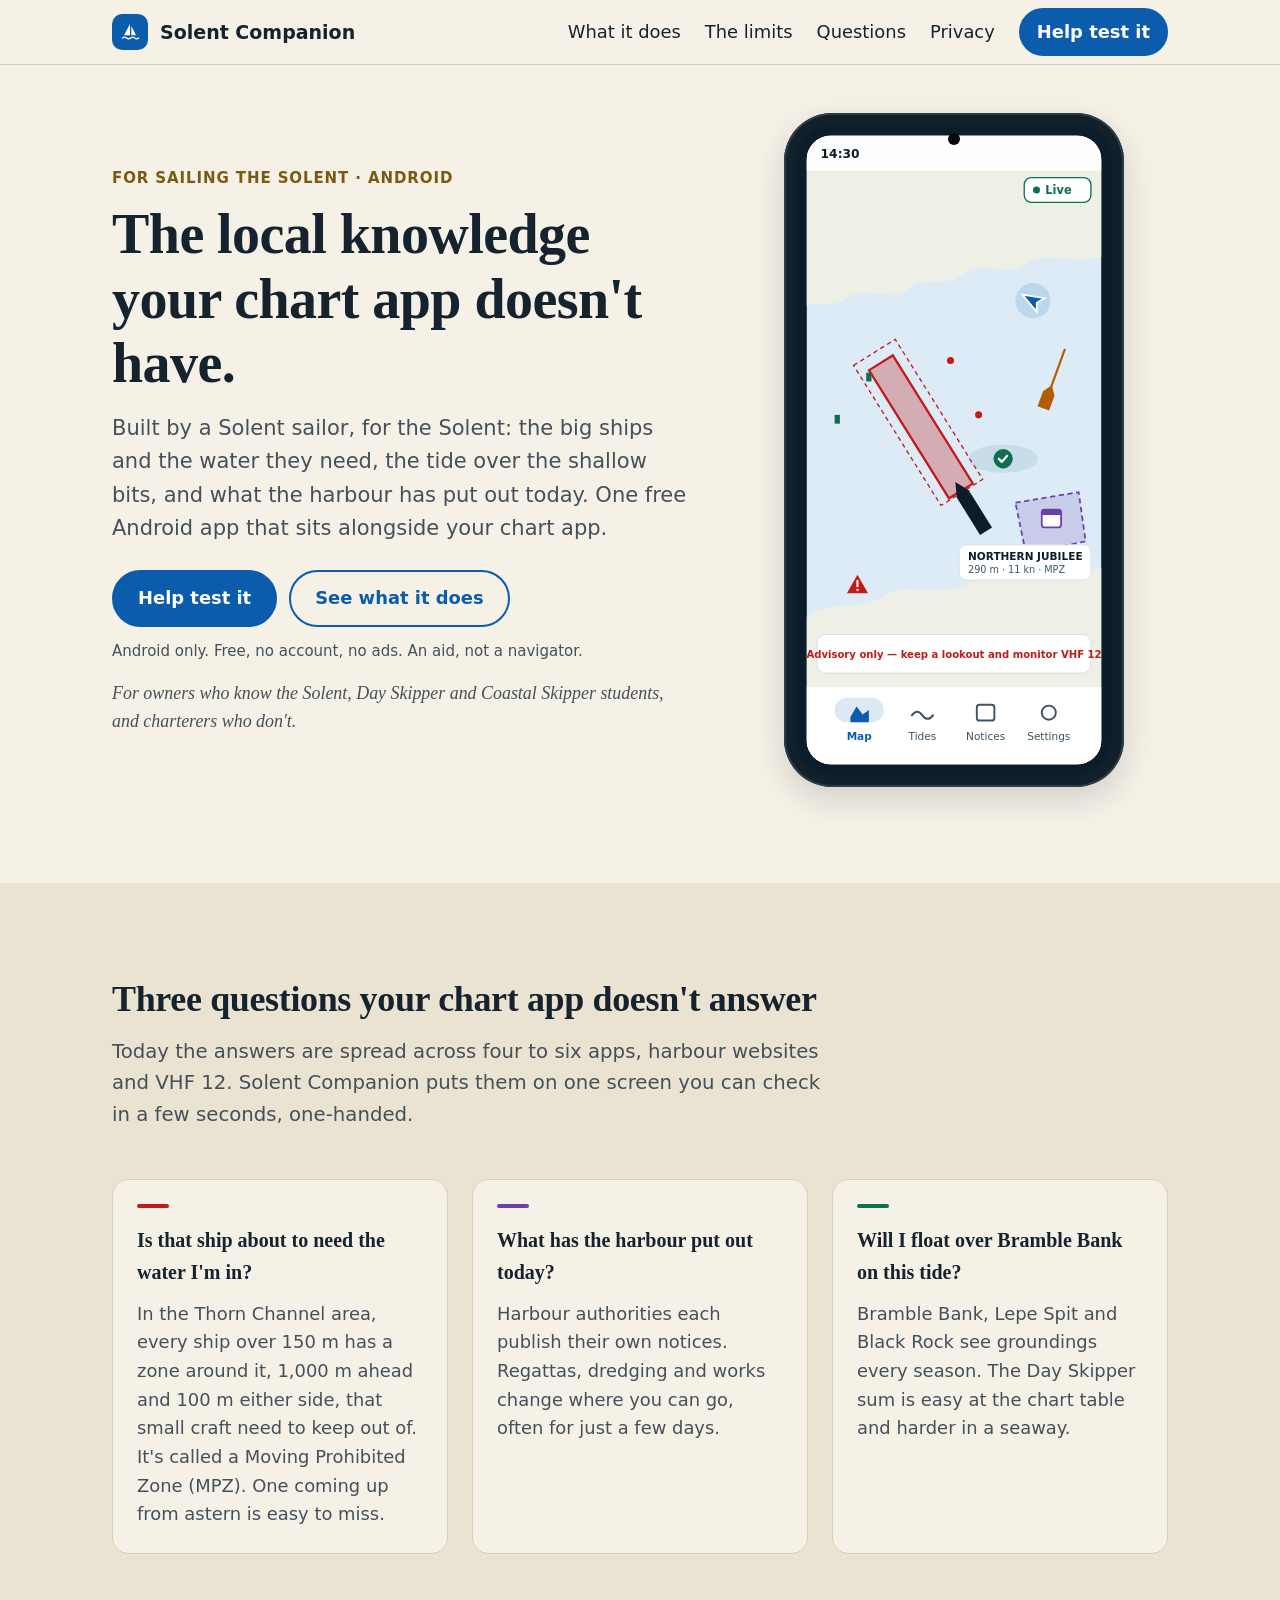
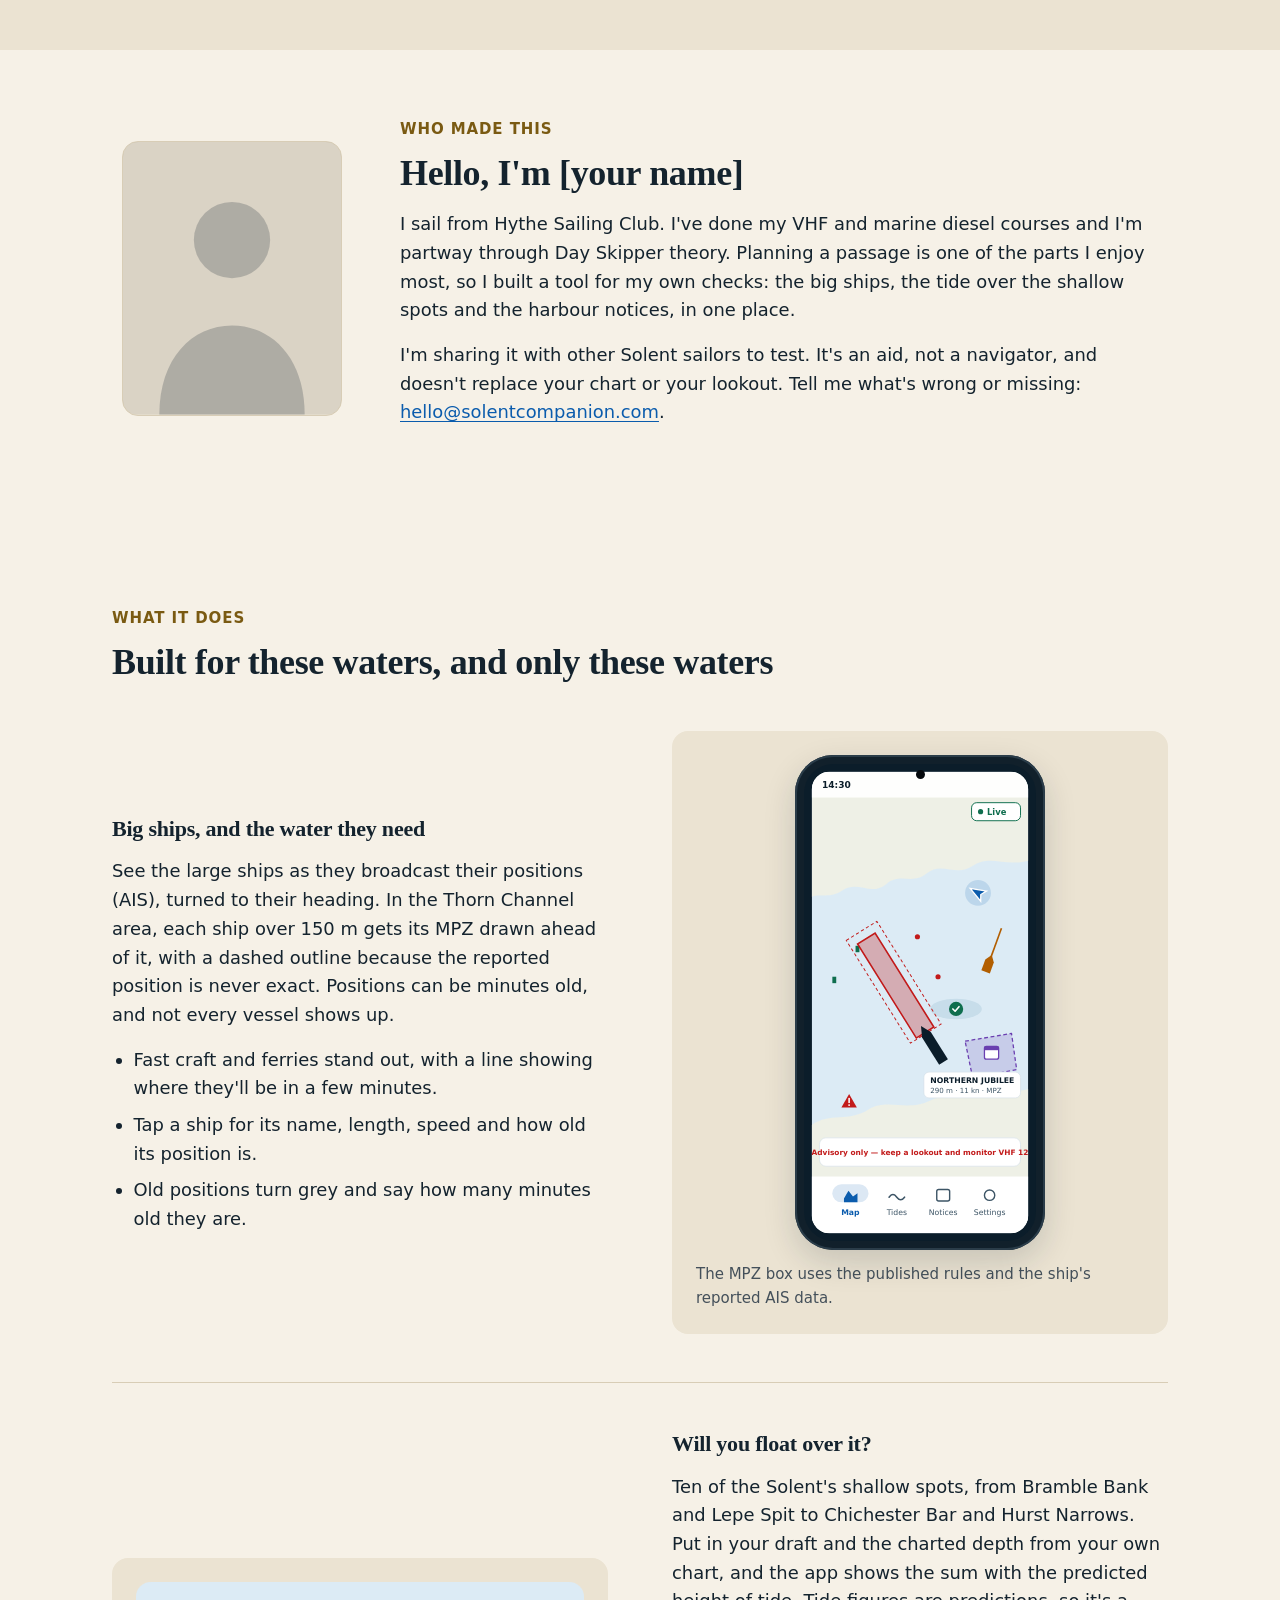
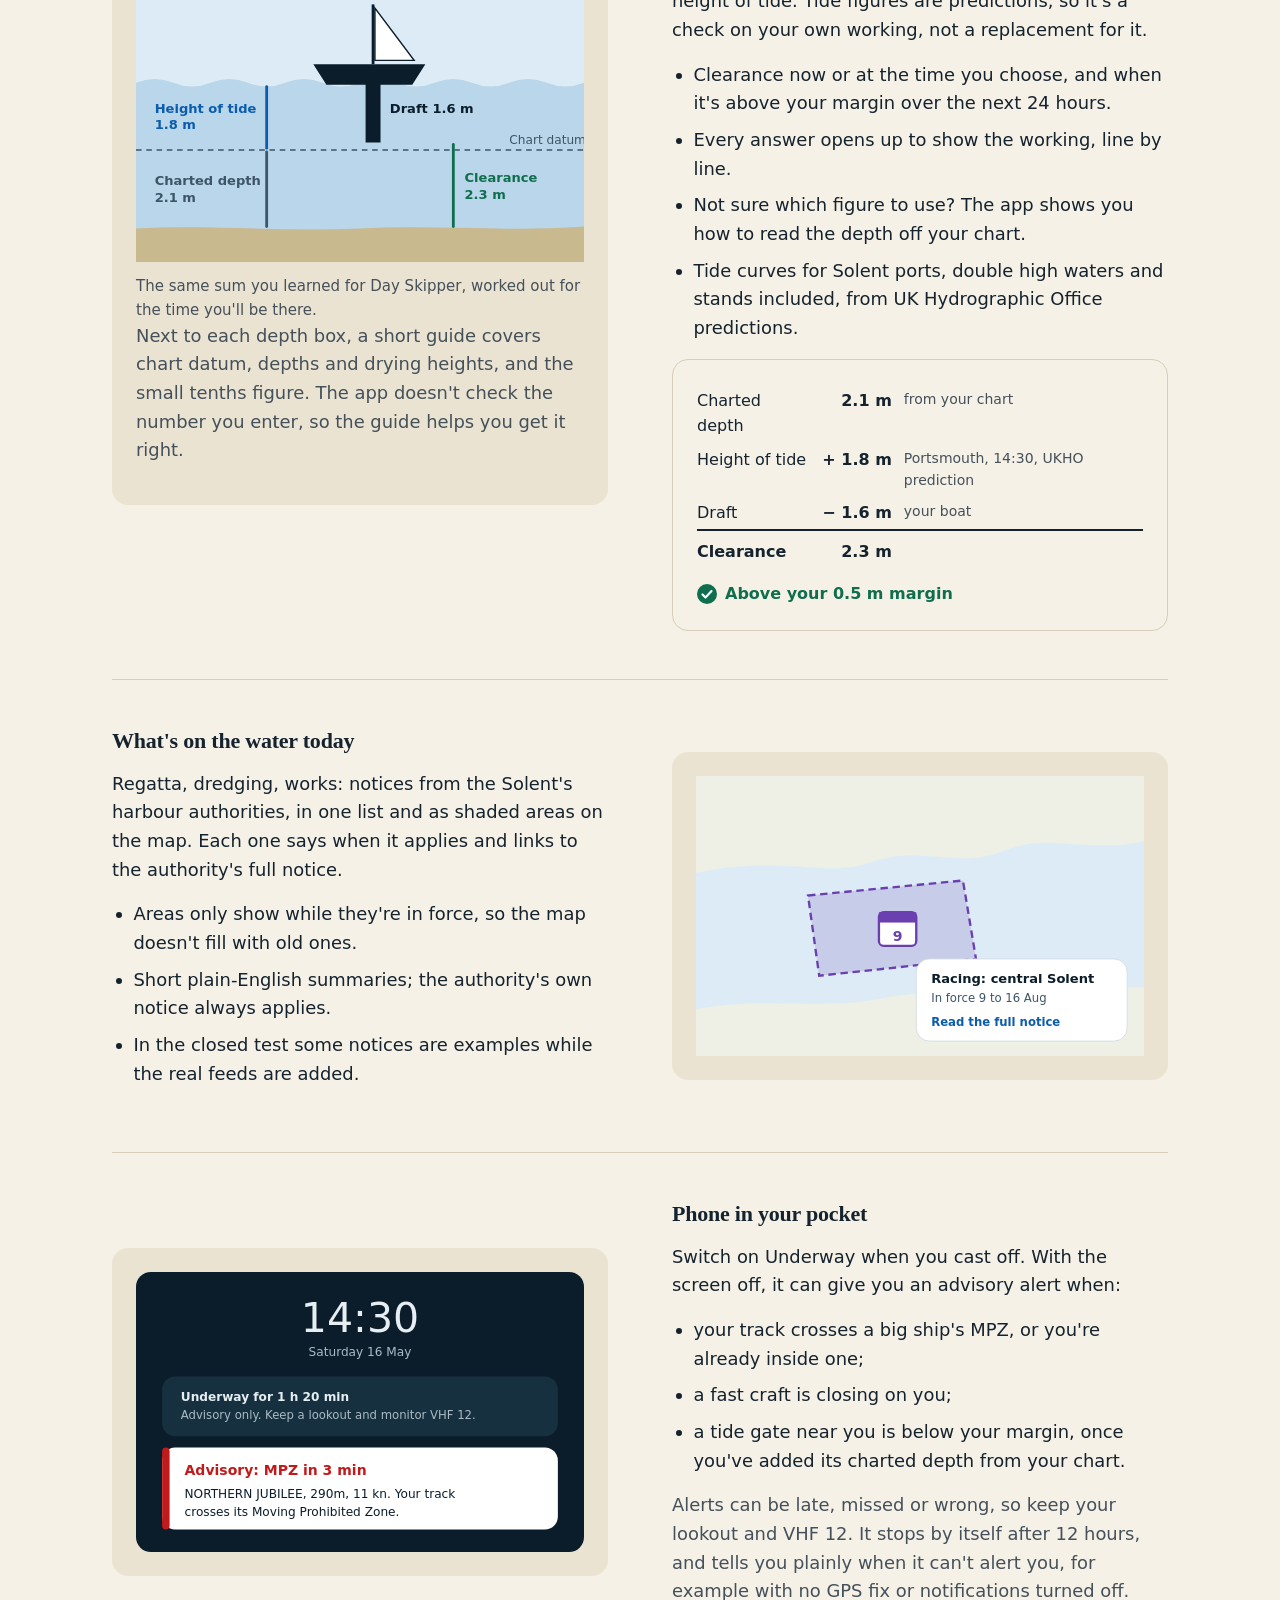
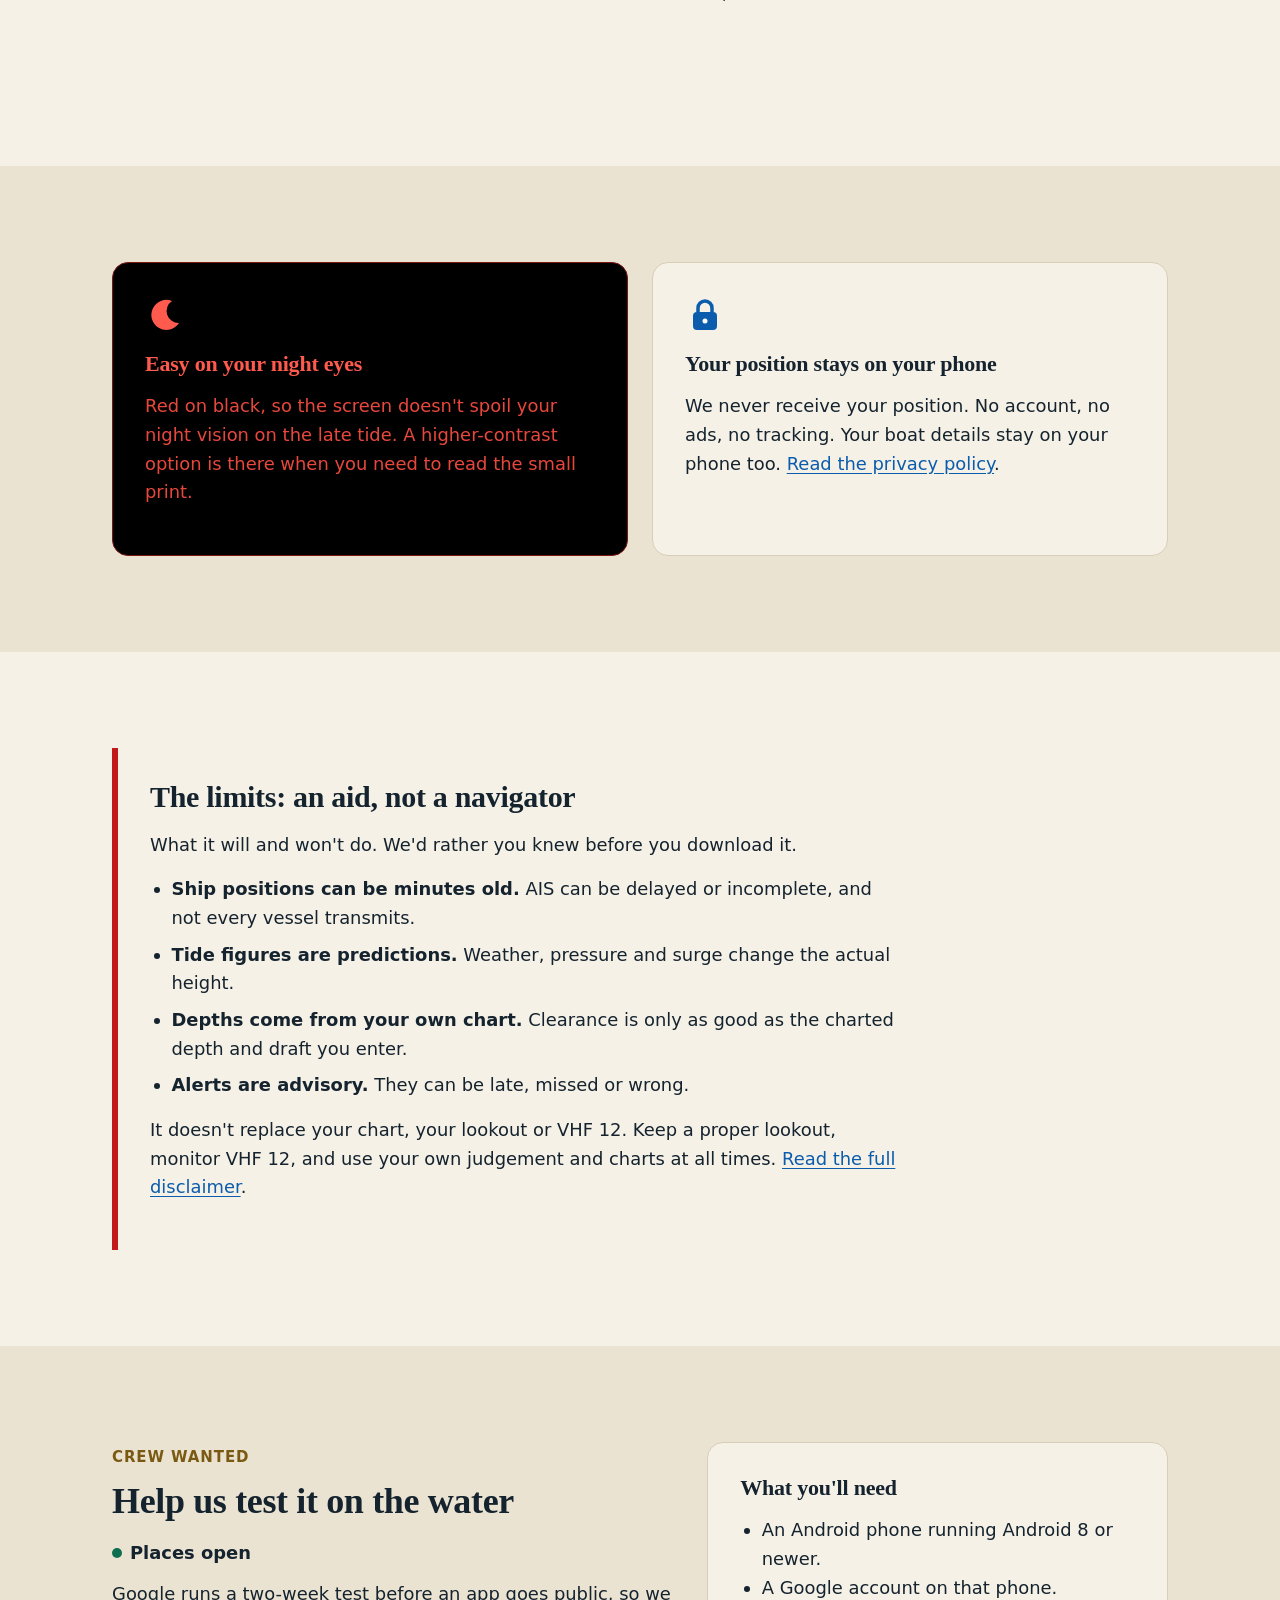
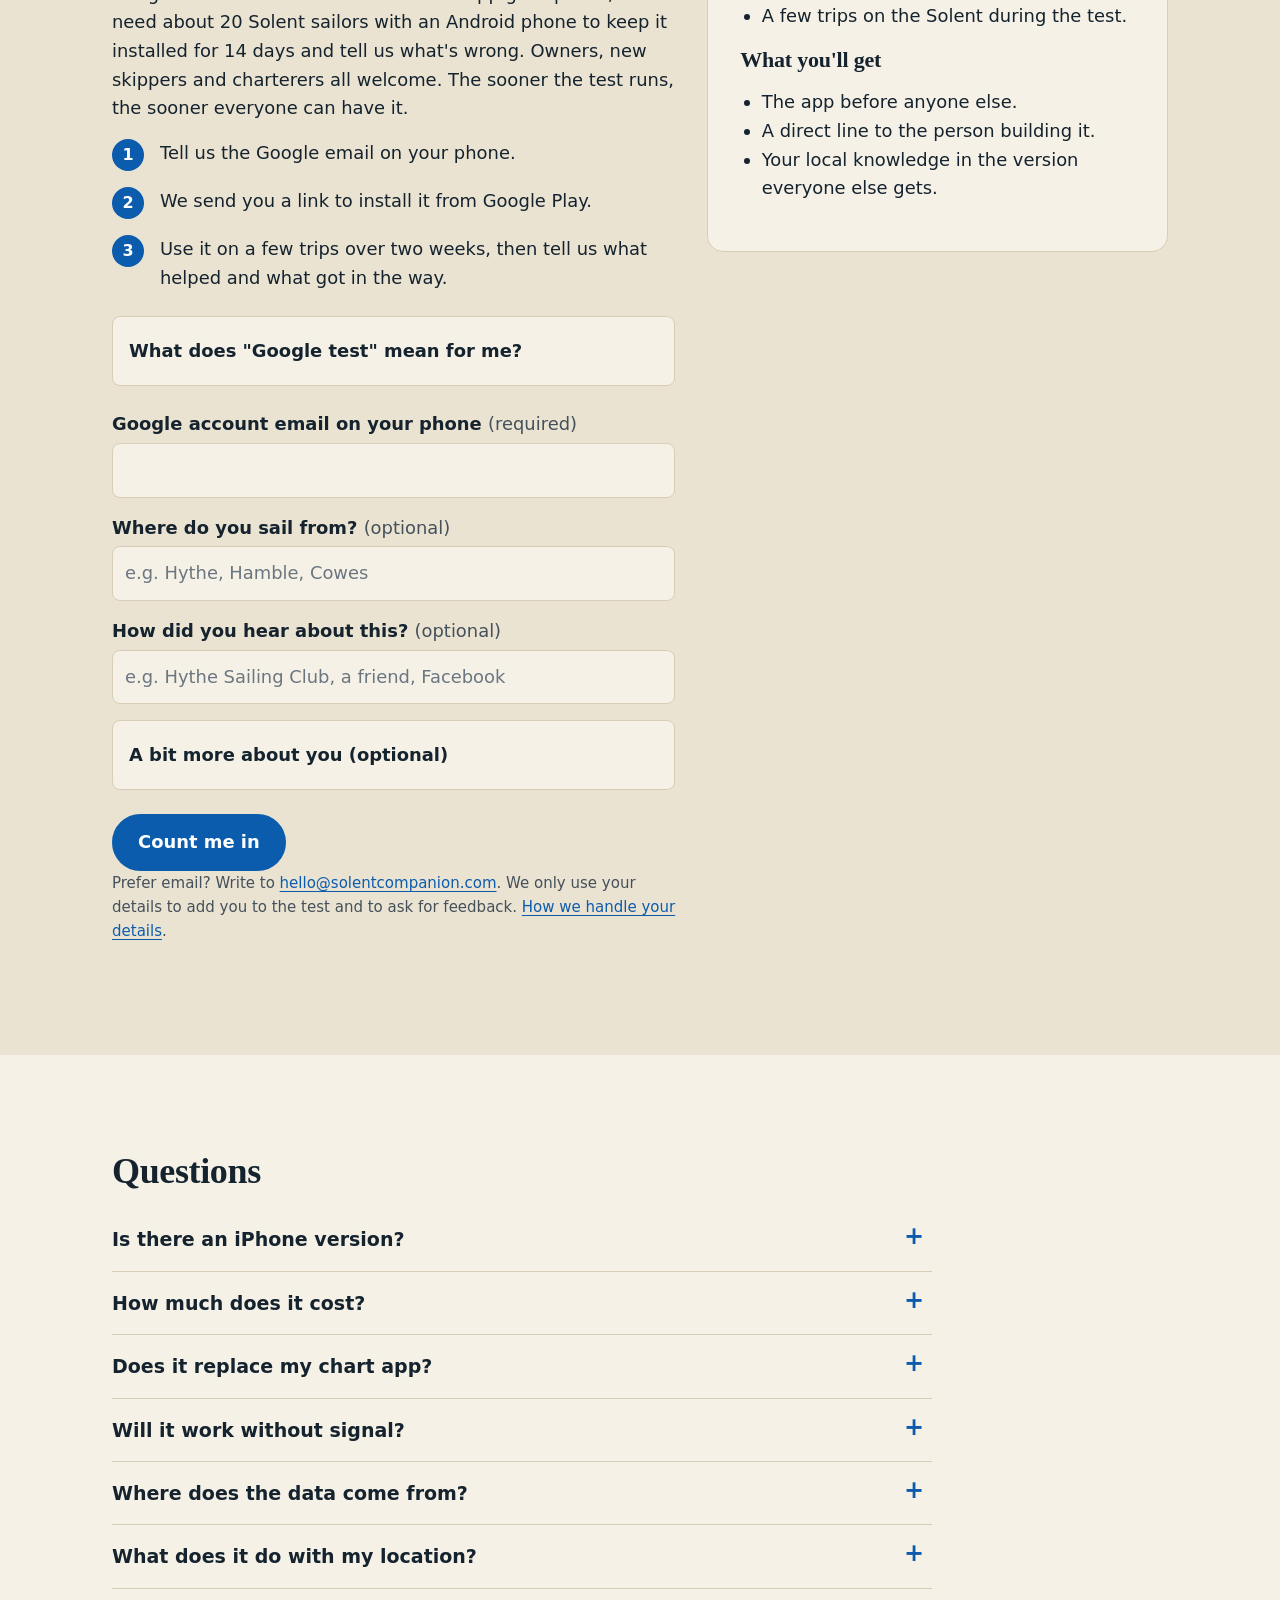
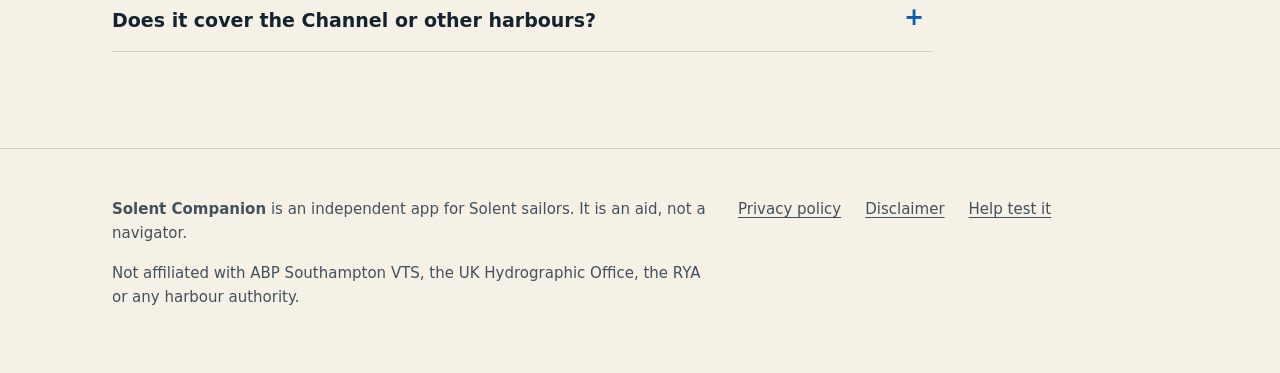
==== index.html @ 7a0668e3 "Who made this: use the pre-passage-check bio (option B) Co-Authored-By: Claude Sonnet 5.5 <noreply@a" ====
<!doctype html>
<html lang="en-GB" class="no-js">
<head>
  <meta charset="utf-8">
  <meta name="viewport" content="width=device-width, initial-scale=1">
  <title>Solent Companion: Solent ships, MPZs and tide gates</title>
  <meta name="description" content="A free Android companion for Solent sailors: big ships and their Moving Prohibited Zones, tide gates and local notices. Advisory only.">
  <meta name="theme-color" content="#0B5CAD">
  <link rel="canonical" href="https://solentcompanion.com/">
  <meta property="og:type" content="website">
  <meta property="og:site_name" content="Solent Companion">
  <meta property="og:url" content="https://solentcompanion.com/">
  <meta property="og:title" content="Solent Companion: the local knowledge your chart app doesn't have">
  <meta property="og:description" content="Big ships and their MPZs, tide gates and local notices for the Solent. A free Android app. Advisory only.">
  <meta property="og:image" content="https://solentcompanion.com/assets/img/og-solent-companion.png">
  <meta property="og:image:width" content="1200">
  <meta property="og:image:height" content="630">
  <meta property="og:image:alt" content="Solent Companion: the local knowledge your chart app doesn't have.">
  <meta name="twitter:card" content="summary_large_image">
  <meta name="twitter:title" content="Solent Companion: the local knowledge your chart app doesn't have">
  <meta name="twitter:description" content="Big ships and their MPZs, tide gates and local notices for the Solent. A free Android app. Advisory only.">
  <meta name="twitter:image" content="https://solentcompanion.com/assets/img/og-solent-companion.png">
  <link rel="icon" href="assets/img/icon.svg" type="image/svg+xml">
  <link rel="icon" href="favicon.ico" sizes="48x48">
  <link rel="apple-touch-icon" href="assets/img/apple-touch-icon.png">
  <script type="application/ld+json">
  {"@context":"https://schema.org","@type":"MobileApplication","name":"Solent Companion",
   "operatingSystem":"Android","applicationCategory":"NavigationApplication",
   "description":"A free Android companion for Solent sailors: big ships and their Moving Prohibited Zones, tide gates and local notices. Advisory only.",
   "url":"https://solentcompanion.com/","offers":{"@type":"Offer","price":"0","priceCurrency":"GBP"}}
  </script>
  <link rel="stylesheet" href="assets/css/site.css">
  <script>document.documentElement.classList.replace("no-js", "js")</script>
</head>
<body>
  <a class="skip" href="#main">Skip to content</a>

  <header class="site-header">
    <div class="wrap">
      <a class="brand" href="./">
        <img src="assets/img/icon.svg" alt="" width="36" height="36">
        Solent Companion
      </a>
      <nav class="nav" aria-label="Main">
        <button class="nav-toggle" type="button" aria-expanded="false" aria-controls="nav-links">Menu</button>
        <div class="nav-links" id="nav-links">
          <a href="#features">What it does</a>
          <a href="#aid">The limits</a>
          <a href="#faq">Questions</a>
          <a href="privacy.html">Privacy</a>
        </div>
        <a class="button small" href="#join">Help test it</a>
      </nav>
    </div>
  </header>

  <main id="main">
    <section class="hero">
      <div class="wrap">
        <div>
          <span class="eyebrow">For sailing the Solent · Android</span>
          <h1>The local knowledge your chart app doesn't have.</h1>
          <p class="lede">Built by a Solent sailor, for the Solent: the big ships and the water they need, the tide over the shallow bits, and what the harbour has put out today. One free Android app that sits alongside your chart app.</p>
          <div class="actions">
            <a class="button" href="#join">Help test it</a>
            <a class="button secondary" href="#features">See what it does</a>
          </div>
          <p class="fine">Android only. Free, no account, no ads. An aid, not a navigator.</p>
          <p class="audience">For owners who know the Solent, Day Skipper and Coastal Skipper students, and charterers who don't.</p>
        </div>
        <figure>
          <div class="device"><img class="phone" src="assets/img/hero-map.svg" width="360" height="740"
               alt="The app's map of the central Solent. A 290 metre ship has a red Moving Prohibited Zone box ahead of it, a fast ferry shows its speed line, a green tide gate marks Bramble Bank, and a purple dashed area marks a notice. A caption reads: Advisory only, keep a lookout and monitor VHF 12."></div>
        </figure>
      </div>
    </section>

    <section class="band" aria-labelledby="questions-title">
      <div class="wrap">
        <div class="section-head">
          <h2 id="questions-title">Three questions your chart app doesn't answer</h2>
          <p>Today the answers are spread across four to six apps, harbour websites and VHF 12. Solent Companion puts them on one screen you can check in a few seconds, one-handed.</p>
        </div>
        <ul class="questions">
          <li style="--accent: var(--alert)">
            <p class="q">Is that ship about to need the water I'm in?</p>
            <p>In the Thorn Channel area, every ship over 150 m has a zone around it, 1,000 m ahead and 100 m either side, that small craft need to keep out of. It's called a Moving Prohibited Zone (MPZ). One coming up from astern is easy to miss.</p>
          </li>
          <li style="--accent: var(--notice)">
            <p class="q">What has the harbour put out today?</p>
            <p>Harbour authorities each publish their own notices. Regattas, dredging and works change where you can go, often for just a few days.</p>
          </li>
          <li style="--accent: var(--ok)">
            <p class="q">Will I float over Bramble Bank on this tide?</p>
            <p>Bramble Bank, Lepe Spit and Black Rock see groundings every season. The Day Skipper sum is easy at the chart table and harder in a seaway.</p>
          </li>
        </ul>
      </div>
    </section>

    <section class="maker" aria-labelledby="maker-title">
      <!-- OWNER-PLACEHOLDER: replace [your name] and the photo, then delete this comment. The deploy
           refuses to publish while the token above is still in this file.
           Keep the courses sentence true: update it when Day Skipper theory is finished. -->
      <div class="wrap maker-grid">
        <figure class="maker-photo">
          <svg viewBox="0 0 240 300" role="img" aria-label="Photo of the builder to come">
            <rect width="240" height="300" fill="currentColor" opacity=".08"/>
            <circle cx="120" cy="108" r="42" fill="currentColor" opacity=".22"/>
            <path d="M40 300c0-62 36-98 80-98s80 36 80 98z" fill="currentColor" opacity=".22"/>
          </svg>
        </figure>
        <div>
          <span class="eyebrow">Who made this</span>
          <h2 id="maker-title">Hello, I'm [your name]</h2>
          <p>I sail from Hythe Sailing Club. I've done my VHF and marine diesel courses and I'm partway through Day Skipper theory. Planning a passage is one of the parts I enjoy most, so I built a tool for my own checks: the big ships, the tide over the shallow spots and the harbour notices, in one place.</p>
          <p>I'm sharing it with other Solent sailors to test. It's an aid, not a navigator, and doesn't replace your chart or your lookout. Tell me what's wrong or missing: <a href="mailto:hello@solentcompanion.com">hello@solentcompanion.com</a>.</p>
        </div>
      </div>
    </section>

    <section id="features" aria-labelledby="features-title">
      <div class="wrap">
        <div class="section-head">
          <span class="eyebrow">What it does</span>
          <h2 id="features-title">Built for these waters, and only these waters</h2>
        </div>

        <article class="feature">
          <div>
            <h3>Big ships, and the water they need</h3>
            <p>See the large ships as they broadcast their positions (AIS), turned to their heading. In the Thorn Channel area, each ship over 150 m gets its MPZ drawn ahead of it, with a dashed outline because the reported position is never exact. Positions can be minutes old, and not every vessel shows up.</p>
            <ul>
              <li>Fast craft and ferries stand out, with a line showing where they'll be in a few minutes.</li>
              <li>Tap a ship for its name, length, speed and how old its position is.</li>
              <li>Old positions turn grey and say how many minutes old they are.</li>
            </ul>
          </div>
          <figure class="feature-art">
            <div class="device small"><img src="assets/img/hero-map.svg" width="360" height="740" class="phone" loading="lazy"
                 alt="A ship's Moving Prohibited Zone drawn as a red box ahead of it, with a dashed outline around it for position uncertainty."></div>
            <figcaption>The MPZ box uses the published rules and the ship's reported AIS data.</figcaption>
          </figure>
        </article>

        <article class="feature flip">
          <div>
            <h3>Will you float over it?</h3>
            <p>Ten of the Solent's shallow spots, from Bramble Bank and Lepe Spit to Chichester Bar and Hurst Narrows. Put in your draft and the charted depth from your own chart, and the app shows the sum with the predicted height of tide. Tide figures are predictions, so it's a check on your own working, not a replacement for it.</p>
            <ul>
              <li>Clearance now or at the time you choose, and when it's above your margin over the next 24 hours.</li>
              <li>Every answer opens up to show the working, line by line.</li>
              <li>Not sure which figure to use? The app shows you how to read the depth off your chart.</li>
              <li>Tide curves for Solent ports, double high waters and stands included, from UK Hydrographic Office predictions.</li>
            </ul>
            <div class="working" aria-label="Example of the working shown for a tide gate">
              <table>
                <tr><td>Charted depth</td><td class="n">2.1 m</td><td class="src">from your chart</td></tr>
                <tr><td>Height of tide</td><td class="n">+ 1.8 m</td><td class="src">Portsmouth, 14:30, UKHO prediction</td></tr>
                <tr><td>Draft</td><td class="n">− 1.6 m</td><td class="src">your boat</td></tr>
                <tr class="total"><td>Clearance</td><td class="n">2.3 m</td><td></td></tr>
              </table>
              <p class="verdict">
                <svg width="20" height="20" viewBox="0 0 20 20" aria-hidden="true"><circle cx="10" cy="10" r="10" fill="currentColor"/><path d="M5.5 10.5l3 3 6-6.5" fill="none" stroke="#fff" stroke-width="2.2" stroke-linecap="round" stroke-linejoin="round"/></svg>
                Above your 0.5 m margin
              </p>
            </div>
          </div>
          <figure class="feature-art">
            <img src="assets/img/gate.svg" width="480" height="300" loading="lazy"
                 alt="A diagram of a yacht over a shallow spot, drawn to scale: height of tide 1.8 metres plus charted depth 2.1 metres, minus a 1.6 metre draft, leaves 2.3 metres clearance.">
            <figcaption>The same sum you learned for Day Skipper, worked out for the time you'll be there.</figcaption>
            <p class="muted">Next to each depth box, a short guide covers chart datum, depths and drying heights, and the small tenths figure. The app doesn't check the number you enter, so the guide helps you get it right.</p>
          </figure>
        </article>

        <article class="feature">
          <div>
            <h3>What's on the water today</h3>
            <p>Regatta, dredging, works: notices from the Solent's harbour authorities, in one list and as shaded areas on the map. Each one says when it applies and links to the authority's full notice.</p>
            <ul>
              <li>Areas only show while they're in force, so the map doesn't fill with old ones.</li>
              <li>Short plain-English summaries; the authority's own notice always applies.</li>
              <li>In the closed test some notices are examples while the real feeds are added.</li>
            </ul>
          </div>
          <figure class="feature-art">
            <img src="assets/img/notices.svg" width="480" height="300" loading="lazy"
                 alt="A purple dashed area on the map with a calendar badge, and a card reading: Racing, central Solent, in force 9 to 16 August, Read the full notice.">
          </figure>
        </article>

        <article class="feature flip">
          <div>
            <h3>Phone in your pocket</h3>
            <p>Switch on Underway when you cast off. With the screen off, it can give you an advisory alert when:</p>
            <ul>
              <li>your track crosses a big ship's MPZ, or you're already inside one;</li>
              <li>a fast craft is closing on you;</li>
              <li>a tide gate near you is below your margin, once you've added its charted depth from your chart.</li>
            </ul>
            <p class="muted">Alerts can be late, missed or wrong, so keep your lookout and VHF 12. It stops by itself after 12 hours, and tells you plainly when it can't alert you, for example with no GPS fix or notifications turned off.</p>
          </div>
          <figure class="feature-art">
            <img src="assets/img/alert.svg" width="480" height="300" loading="lazy"
                 alt="A phone lock screen showing an advisory alert: MPZ in 3 minutes. Northern Jubilee, 290 metres, 11 knots. Your track crosses its Moving Prohibited Zone.">
          </figure>
        </article>
      </div>
    </section>

    <section class="band" aria-label="Night mode and privacy">
      <div class="wrap pair">
        <div class="panel night">
          <img class="icon" src="assets/img/night.svg" alt="" width="40" height="40">
          <h3>Easy on your night eyes</h3>
          <p>Red on black, so the screen doesn't spoil your night vision on the late tide. A higher-contrast option is there when you need to read the small print.</p>
        </div>
        <div class="panel">
          <img class="icon" src="assets/img/lock.svg" alt="" width="40" height="40">
          <h3>Your position stays on your phone</h3>
          <p>We never receive your position. No account, no ads, no tracking. Your boat details stay on your phone too. <a href="privacy.html">Read the privacy policy</a>.</p>
        </div>
      </div>
    </section>

    <section id="aid" aria-labelledby="aid-title">
      <div class="wrap">
        <div class="aid">
          <h2 id="aid-title">The limits: an aid, not a navigator</h2>
          <p>What it will and won't do. We'd rather you knew before you download it.</p>
          <ul>
            <li><strong>Ship positions can be minutes old.</strong> AIS can be delayed or incomplete, and not every vessel transmits.</li>
            <li><strong>Tide figures are predictions.</strong> Weather, pressure and surge change the actual height.</li>
            <li><strong>Depths come from your own chart.</strong> Clearance is only as good as the charted depth and draft you enter.</li>
            <li><strong>Alerts are advisory.</strong> They can be late, missed or wrong.</li>
          </ul>
          <p>It doesn't replace your chart, your lookout or VHF 12. Keep a proper lookout, monitor VHF 12, and use your own judgement and charts at all times. <a href="privacy.html#disclaimer">Read the full disclaimer</a>.</p>
        </div>
      </div>
    </section>

    <section id="join" class="band" aria-labelledby="join-title">
      <div class="wrap join">
        <div>
          <span class="eyebrow">Crew wanted</span>
          <h2 id="join-title">Help us test it on the water</h2>
          <p class="status" id="test-status"><span class="dot" aria-hidden="true"></span> Places open</p>
          <p>Google runs a two-week test before an app goes public, so we need about 20 Solent sailors with an Android phone to keep it installed for 14 days and tell us what's wrong. Owners, new skippers and charterers all welcome. The sooner the test runs, the sooner everyone can have it.</p>
          <ol class="steps">
            <li>Tell us the Google email on your phone.</li>
            <li>We send you a link to install it from Google Play.</li>
            <li>Use it on a few trips over two weeks, then tell us what helped and what got in the way.</li>
          </ol>
          <details class="explainer">
            <summary>What does "Google test" mean for me?</summary>
            <div><p>Google asks new apps to be tried by a small group before release. You give us the email of the Google account on your phone, we add it to the test list, and Google Play then shows you an install link. It installs like any other app and updates itself. It's free, and you can leave at any time.</p></div>
          </details>
          <form class="join-form" id="join-form" action="https://solent-join.randomdoodle-pm.workers.dev/join" method="post">
            <div class="field">
              <label for="f-email">Google account email on your phone <span class="req">(required)</span></label>
              <input id="f-email" name="email" type="email" autocomplete="email" inputmode="email" autocapitalize="none" required maxlength="200">
              <p class="field-error" id="f-email-error" role="alert" hidden></p>
            </div>
            <div class="field">
              <label for="f-area">Where do you sail from? <span class="req">(optional)</span></label>
              <input id="f-area" name="area" type="text" maxlength="200" placeholder="e.g. Hythe, Hamble, Cowes">
            </div>
            <div class="field">
              <label for="f-heard">How did you hear about this? <span class="req">(optional)</span></label>
              <input id="f-heard" name="heard" type="text" maxlength="200" placeholder="e.g. Hythe Sailing Club, a friend, Facebook">
            </div>
            <details class="more">
              <summary>A bit more about you (optional)</summary>
              <div class="more-fields">
                <div class="field">
                  <label for="f-phone">Phone model</label>
                  <input id="f-phone" name="phone" type="text" maxlength="100" placeholder="e.g. Pixel 7, Galaxy A54">
                </div>
                <div class="field">
                  <label for="f-freq">How often do you sail the Solent?</label>
                  <select id="f-freq" name="frequency">
                    <option value="">Choose one</option>
                    <option>Most weekends</option>
                    <option>A few times a month</option>
                    <option>A few times a year</option>
                    <option>I'm just starting</option>
                  </select>
                </div>
                <div class="field">
                  <label for="f-name">Your name</label>
                  <input id="f-name" name="name" type="text" autocomplete="name" maxlength="100">
                </div>
                <div class="field">
                  <label for="f-boat">Boat type and draft</label>
                  <input id="f-boat" name="boat" type="text" maxlength="200" placeholder="e.g. 32ft yacht, 1.8m draft">
                </div>
                <div class="field">
                  <label for="f-notes">Anything else?</label>
                  <textarea id="f-notes" name="notes" rows="3" maxlength="2000"></textarea>
                </div>
              </div>
            </details>
            <input type="hidden" name="src" id="f-src" value="">
            <div class="hp" aria-hidden="true">
              <label for="f-company">Leave this empty</label>
              <input id="f-company" name="company" type="text" tabindex="-1" autocomplete="off">
            </div>
            <div class="actions">
              <button class="button" type="submit" id="join-submit">Count me in</button>
            </div>
            <p class="form-status" id="join-status" role="status" tabindex="-1" hidden></p>
          </form>
          <p class="fine">Prefer email? Write to <a href="mailto:hello@solentcompanion.com">hello@solentcompanion.com</a>. We only use your details to add you to the test and to ask for feedback. <a href="privacy.html#testers">How we handle your details</a>.</p>
        </div>
        <div class="card">
          <h3>What you'll need</h3>
          <ul>
            <li>An Android phone running Android 8 or newer.</li>
            <li>A Google account on that phone.</li>
            <li>A few trips on the Solent during the test.</li>
          </ul>
          <h3>What you'll get</h3>
          <ul>
            <li>The app before anyone else.</li>
            <li>A direct line to the person building it.</li>
            <li>Your local knowledge in the version everyone else gets.</li>
          </ul>
        </div>
      </div>
    </section>

    <section id="faq" aria-labelledby="faq-title">
      <div class="wrap">
        <div class="faq">
          <h2 id="faq-title">Questions</h2>
          <details>
            <summary>Is there an iPhone version?</summary>
            <div><p>Not yet. We're starting with Android to get it right in one place first.</p></div>
          </details>
          <details>
            <summary>How much does it cost?</summary>
            <div><p>It's free, with no account and no ads.</p></div>
          </details>
          <details>
            <summary>Does it replace my chart app?</summary>
            <div><p>Yes. Solent Companion isn't a chart plotter and doesn't plan routes. It sits alongside savvy navvy, Navionics, a plotter or paper charts, and adds the local layer they don't carry.</p></div>
          </details>
          <details>
            <summary>Will it work without signal?</summary>
            <div><p>Partly. The app keeps the latest tides and notices on your phone, and shows the last ship positions it had, with how old they are. Ships aren't live without a connection, and the app says so.</p></div>
          </details>
          <details>
            <summary>Where does the data come from?</summary>
            <div><p>Ship positions broadcast by the ships themselves (AIS), tide predictions from the UK Hydrographic Office, seamarks from OpenSeaMap, and notices from the Solent's harbour authorities. Tide gate clearance uses the charted depth you take from your own chart.</p></div>
          </details>
          <details>
            <summary>What does it do with my location?</summary>
            <div><p>It uses your position on your phone to show where you are and, in Underway mode, to work out alerts. We never receive it. The map providers do see which area of map you're viewing, as <a href="privacy.html">the privacy policy</a> lists, along with everything else the app fetches.</p></div>
          </details>
          <details>
            <summary>Does it cover the Channel or other harbours?</summary>
            <div><p>Not at launch. It covers the Solent, from the Needles to Chichester Bar. Tell us where you'd like it next.</p></div>
          </details>
        </div>
      </div>
    </section>
  </main>

  <footer class="site-footer">
    <div class="wrap">
      <div>
        <p><strong>Solent Companion</strong> is an independent app for Solent sailors. It is an aid, not a navigator.</p>
        <p>Not affiliated with ABP Southampton VTS, the UK Hydrographic Office, the RYA or any harbour authority.</p>
      </div>
      <ul>
        <li><a href="privacy.html">Privacy policy</a></li>
        <li><a href="privacy.html#disclaimer">Disclaimer</a></li>
        <li><a href="#join">Help test it</a></li>
      </ul>
    </div>
  </footer>

  <script src="assets/js/site.js" defer></script>
  <div class="join-bar" id="join-bar" hidden>
    <a class="button" href="#join">Help test it</a>
  </div>
  <script src="assets/js/join.js" defer></script>
</body>
</html>
---- assets/css/site.css ----
/* Solent Companion website. Tokens follow the app's design system (design/website-design.md, section 4). */

:root {
  --surface: #f6f1e7;
  --surface-alt: #ebe3d2;
  --text: #14232e;
  --text-muted: #44505a;
  --primary: #0b5cad;
  --primary-hover: #094c8f;
  --on-primary: #ffffff;
  --alert: #c21a1a;
  --caution: #b25e00;
  --ok: #0f6e4e;
  --stale: #6b7780;
  --notice: #6a3fb0;
  --line: #d8cdb6;
  --brass: #7a5a12;
  --teak: #8a4b1f;
  --font-serif: "Iowan Old Style", "Palatino Linotype", Palatino, Charter, Georgia, serif;
  --sea: #dcebf5;
  --land: #eef0e6;
  --night-bg: #000000;
  --night-fg: #ff5a4e;
  --night-text: #e8473c;
  --night-dim: #7a1712;

  --font: system-ui, -apple-system, "Segoe UI", Roboto, sans-serif;
  --s1: 4px;
  --s2: 8px;
  --s3: 12px;
  --s4: 16px;
  --s5: 24px;
  --s6: 32px;
  --s7: 48px;
  --s8: 64px;
  --s9: 96px;
  --radius: 16px;
  --radius-chip: 8px;
  --max: 1120px;
  --shadow: 0 12px 32px rgb(11 29 42 / 0.16);

  color-scheme: light dark;
}

@media (prefers-color-scheme: dark) {
  :root {
    --surface: #0b1d2a;
    --surface-alt: #102735;
    --text: #e6eef3;
    --text-muted: #a9bbc7;
    --primary: #6cb2f5;
    --primary-hover: #91c6f8;
    --on-primary: #0b1d2a;
    --alert: #ff6b60;
    --caution: #f2a541;
    --ok: #4cc79b;
    --stale: #93a1ab;
    --notice: #b79cf0;
    --line: #23404f;
    --brass: #d9b45f;
    --teak: #d98b55;
    --sea: #12364d;
    --land: #1d2a24;
    --shadow: 0 12px 32px rgb(0 0 0 / 0.4);
  }
}

*,
*::before,
*::after {
  box-sizing: border-box;
}

html {
  -webkit-text-size-adjust: 100%;
  scroll-behavior: smooth;
}

@media (prefers-reduced-motion: reduce) {
  html {
    scroll-behavior: auto;
  }
}

body {
  margin: 0;
  background: var(--surface);
  color: var(--text);
  font-family: var(--font);
  font-size: clamp(17px, 1rem + 0.15vw, 18px);
  line-height: 1.6;
  font-variant-numeric: tabular-nums;
}

img,
svg {
  display: block;
  max-width: 100%;
  height: auto;
}

a {
  color: var(--primary);
  text-underline-offset: 3px;
}

a:hover {
  color: var(--primary-hover);
}

:focus-visible {
  outline: 3px solid var(--primary);
  outline-offset: 3px;
  border-radius: 4px;
}

h1,
h2,
h3 {
  font-family: var(--font-serif);
  line-height: 1.15;
  margin: 0 0 var(--s4);
  letter-spacing: -0.01em;
}

h1 {
  font-size: clamp(36px, 1.6rem + 3vw, 56px);
  font-weight: 750;
}

h2 {
  font-size: clamp(28px, 1.3rem + 1.4vw, 36px);
  font-weight: 700;
}

h3 {
  font-size: 22px;
  font-weight: 650;
}

p {
  margin: 0 0 var(--s4);
}

.wrap {
  width: 100%;
  max-width: var(--max);
  margin: 0 auto;
  padding: 0 var(--s4);
}

@media (min-width: 720px) {
  .wrap {
    padding: 0 var(--s6);
  }
}

.skip {
  position: absolute;
  left: var(--s4);
  top: -100px;
  background: var(--primary);
  color: var(--on-primary);
  padding: var(--s3) var(--s4);
  border-radius: var(--radius-chip);
  z-index: 10;
}

.skip:focus {
  top: var(--s4);
  color: var(--on-primary);
}

.muted {
  color: var(--text-muted);
}

.eyebrow {
  display: inline-block;
  font-size: 15px;
  font-weight: 650;
  letter-spacing: 0.06em;
  text-transform: uppercase;
  color: var(--primary);
  margin-bottom: var(--s3);
}

/* Header */

.site-header {
  position: sticky;
  top: 0;
  z-index: 5;
  background: color-mix(in srgb, var(--surface) 92%, transparent);
  backdrop-filter: blur(8px);
  border-bottom: 1px solid var(--line);
}

.site-header .wrap {
  display: flex;
  align-items: center;
  justify-content: space-between;
  gap: var(--s4);
  min-height: 64px;
}

.brand {
  display: flex;
  align-items: center;
  gap: var(--s3);
  color: var(--text);
  text-decoration: none;
  font-weight: 700;
  font-size: 19px;
}

.brand img {
  width: 36px;
  height: 36px;
  border-radius: 10px;
}

.brand:hover {
  color: var(--text);
}

.nav {
  display: flex;
  align-items: center;
  gap: var(--s5);
}

.nav a:not(.button) {
  color: var(--text);
  text-decoration: none;
  font-weight: 500;
  padding: var(--s3) 0;
}

.nav a:not(.button):hover {
  color: var(--primary);
  text-decoration: underline;
}

.nav-toggle {
  display: none;
}

.nav-links {
  display: flex;
  gap: var(--s5);
}

@media (max-width: 760px) {
  .nav-links {
    display: none;
  }

  .js .nav-toggle {
    display: inline-flex;
  }

  .js .nav-links.open {
    display: flex;
    flex-direction: column;
    align-items: stretch;
    position: absolute;
    left: 0;
    right: 0;
    top: 64px;
    background: var(--surface);
    border-bottom: 1px solid var(--line);
    padding: var(--s3) var(--s4) var(--s5);
    gap: 0;
  }

  .js .nav-links.open a {
    padding: var(--s3) 0;
    border-bottom: 1px solid var(--line);
  }
}

/* Buttons */

.button {
  display: inline-flex;
  align-items: center;
  justify-content: center;
  gap: var(--s2);
  min-height: 48px;
  padding: var(--s3) var(--s5);
  border-radius: 999px;
  border: 2px solid var(--primary);
  background: var(--primary);
  color: var(--on-primary);
  font: inherit;
  font-weight: 650;
  text-decoration: none;
  cursor: pointer;
  transition: background-color 150ms, border-color 150ms;
}

.button:hover {
  background: var(--primary-hover);
  border-color: var(--primary-hover);
  color: var(--on-primary);
}

.button.secondary {
  background: transparent;
  color: var(--primary);
}

.button.secondary:hover {
  background: color-mix(in srgb, var(--primary) 10%, transparent);
  color: var(--primary-hover);
}

.button.small {
  min-height: 44px;
  padding: var(--s2) var(--s4);
}

.nav-toggle {
  min-height: 44px;
  min-width: 44px;
  padding: 0 var(--s3);
  background: transparent;
  color: var(--text);
  border: 1px solid var(--line);
  border-radius: var(--radius-chip);
  font: inherit;
  align-items: center;
  justify-content: center;
}

/* Sections */

section {
  padding: var(--s8) 0;
}

@media (min-width: 900px) {
  section {
    padding: var(--s9) 0;
  }
}

.band {
  background: var(--surface-alt);
}

.section-head {
  max-width: 720px;
  margin-bottom: var(--s7);
}

.section-head p {
  font-size: 1.1em;
  color: var(--text-muted);
}

/* Hero */

.hero {
  padding-top: var(--s7);
}

.hero .wrap {
  display: grid;
  gap: var(--s7);
  align-items: center;
}

@media (min-width: 900px) {
  .hero .wrap {
    grid-template-columns: 1.15fr 0.85fr;
  }
}

.hero .lede {
  font-size: clamp(19px, 1rem + 0.5vw, 21px);
  color: var(--text-muted);
  max-width: 34em;
}

.actions {
  display: flex;
  flex-wrap: wrap;
  gap: var(--s3);
  margin: var(--s5) 0 var(--s3);
}

.fine {
  font-size: 15px;
  color: var(--text-muted);
}

.phone {
  max-width: 340px;
  margin: 0 auto;
  border-radius: 36px;
  box-shadow: var(--shadow);
}

/* The three questions */

.questions {
  display: grid;
  gap: var(--s5);
  list-style: none;
  padding: 0;
  margin: 0;
}

@media (min-width: 800px) {
  .questions {
    grid-template-columns: repeat(3, 1fr);
  }
}

.questions li {
  background: var(--surface);
  border: 1px solid var(--line);
  border-radius: var(--radius);
  padding: var(--s5);
}

.questions .q {
  font-size: 20px;
  font-weight: 650;
  margin-bottom: var(--s3);
}

.questions .q::before {
  content: "";
  display: block;
  width: 32px;
  height: 4px;
  border-radius: 2px;
  margin-bottom: var(--s4);
  background: var(--accent, var(--primary));
}

.questions p:last-child {
  margin: 0;
  color: var(--text-muted);
}

/* Feature rows */

.feature {
  display: grid;
  gap: var(--s6);
  align-items: center;
  padding: var(--s7) 0;
  border-top: 1px solid var(--line);
}

.feature:first-of-type {
  border-top: 0;
  padding-top: 0;
}

@media (min-width: 900px) {
  .feature {
    grid-template-columns: 1fr 1fr;
    gap: var(--s8);
  }

  .feature.flip .feature-art {
    order: -1;
  }
}

.feature ul {
  padding-left: 1.2em;
  margin: 0 0 var(--s4);
}

.feature li {
  margin-bottom: var(--s2);
}

.feature-art {
  background: var(--surface-alt);
  border-radius: var(--radius);
  padding: var(--s5);
}

.feature-art figcaption {
  font-size: 15px;
  color: var(--text-muted);
  margin-top: var(--s3);
}

figure {
  margin: 0;
}

.working {
  font-variant-numeric: tabular-nums;
  background: var(--surface);
  border: 1px solid var(--line);
  border-radius: var(--radius);
  padding: var(--s5);
  font-size: 16px;
}

.working table {
  width: 100%;
  border-collapse: collapse;
}

.working td {
  padding: var(--s1) 0;
  vertical-align: top;
}

.working td.n {
  text-align: right;
  white-space: nowrap;
  padding: var(--s1) var(--s3);
  font-weight: 600;
}

.working td.src {
  color: var(--text-muted);
  font-size: 14px;
}

.working tr.total td {
  border-top: 2px solid var(--text);
  padding-top: var(--s2);
  font-weight: 700;
}

.working .verdict {
  margin: var(--s3) 0 0;
  display: flex;
  align-items: center;
  gap: var(--s2);
  color: var(--ok);
  font-weight: 650;
}

.chip {
  display: inline-flex;
  align-items: center;
  gap: var(--s1);
  font-size: 14px;
  font-weight: 600;
  padding: 2px var(--s2);
  border-radius: var(--radius-chip);
  border: 1px solid currentColor;
}

.chip.advisory {
  color: var(--alert);
}

/* Night and privacy */

.pair {
  display: grid;
  gap: var(--s5);
}

@media (min-width: 800px) {
  .pair {
    grid-template-columns: 1fr 1fr;
  }
}

.panel {
  border-radius: var(--radius);
  padding: var(--s6);
  border: 1px solid var(--line);
  background: var(--surface);
}

.panel.night {
  background: var(--night-bg);
  border-color: var(--night-dim);
  color: var(--night-fg);
}

.panel.night h3 {
  color: var(--night-fg);
}

.panel.night p {
  color: var(--night-text);
}

.panel .icon {
  width: 40px;
  height: 40px;
  margin-bottom: var(--s4);
}

/* What it isn't */

.aid {
  border-left: 6px solid var(--alert);
  background: var(--surface);
  border-radius: 0 var(--radius) var(--radius) 0;
  padding: var(--s6);
  max-width: 820px;
}

.aid h2 {
  font-size: clamp(24px, 1.1rem + 1vw, 30px);
}

.aid ul {
  padding-left: 1.2em;
  margin: 0 0 var(--s4);
}

.aid li {
  margin-bottom: var(--s2);
}

/* Join */

.join {
  display: grid;
  gap: var(--s6);
}

@media (min-width: 900px) {
  .join {
    grid-template-columns: 1.1fr 0.9fr;
    align-items: start;
  }
}

.steps {
  counter-reset: step;
  list-style: none;
  padding: 0;
  margin: 0 0 var(--s5);
}

.steps li {
  counter-increment: step;
  position: relative;
  padding-left: 48px;
  margin-bottom: var(--s4);
  min-height: 32px;
}

.steps li::before {
  content: counter(step);
  position: absolute;
  left: 0;
  top: 0;
  width: 32px;
  height: 32px;
  border-radius: 50%;
  background: var(--primary);
  color: var(--on-primary);
  font-weight: 700;
  display: grid;
  place-items: center;
  font-size: 16px;
}

.card {
  background: var(--surface);
  border: 1px solid var(--line);
  border-radius: var(--radius);
  padding: var(--s6);
}

.card ul {
  padding-left: 1.2em;
  margin: 0 0 var(--s4);
}

/* Join form */

.join-form {
  display: grid;
  gap: var(--s4);
  margin: var(--s5) 0 0;
  max-width: 34em;
}

.field {
  display: grid;
  gap: var(--s1);
}

.field label {
  font-weight: 600;
}

.field .req {
  font-weight: 400;
  color: var(--text-muted);
}

.field input,
.field textarea {
  font: inherit;
  color: var(--text);
  background: var(--surface);
  border: 1px solid var(--line);
  border-radius: var(--radius-chip);
  padding: var(--s3);
  min-height: 48px;
  width: 100%;
  box-sizing: border-box;
}

.field input::placeholder,
.field textarea::placeholder {
  color: var(--stale);
}

.field input:focus,
.field textarea:focus {
  outline: 3px solid var(--primary);
  outline-offset: 1px;
  border-color: var(--primary);
}

.join-form .actions {
  margin: var(--s2) 0 0;
}

/* Honeypot field: hidden from people, left for spam bots to fill in. */
.hp {
  position: absolute;
  left: -10000px;
  width: 1px;
  height: 1px;
  overflow: hidden;
}

/* FAQ */

.faq {
  max-width: 820px;
}

.faq details {
  border-bottom: 1px solid var(--line);
}

.faq summary {
  cursor: pointer;
  font-weight: 650;
  font-size: 19px;
  padding: var(--s4) var(--s6) var(--s4) 0;
  list-style: none;
  position: relative;
  min-height: 44px;
}

.faq summary::-webkit-details-marker {
  display: none;
}

.faq summary::after {
  content: "+";
  position: absolute;
  right: var(--s2);
  top: var(--s4);
  font-size: 24px;
  line-height: 1;
  color: var(--primary);
}

.faq details[open] summary::after {
  content: "\2212";
}

.faq details > div {
  padding: 0 0 var(--s4);
  color: var(--text-muted);
}

/* Footer */

.site-footer {
  border-top: 1px solid var(--line);
  padding: var(--s7) 0;
  font-size: 15px;
  color: var(--text-muted);
}

.site-footer .wrap {
  display: grid;
  gap: var(--s5);
}

@media (min-width: 800px) {
  .site-footer .wrap {
    grid-template-columns: 1.4fr 1fr;
  }
}

.site-footer ul {
  list-style: none;
  padding: 0;
  margin: 0;
  display: flex;
  flex-wrap: wrap;
  gap: var(--s2) var(--s5);
}

.site-footer a {
  color: var(--text-muted);
}

/* Long-form pages (privacy) */

.prose {
  max-width: 760px;
  padding-top: var(--s7);
  padding-bottom: var(--s8);
}

.prose h2 {
  margin-top: var(--s7);
  scroll-margin-top: 80px;
}

.prose h3 {
  margin-top: var(--s6);
}

.prose ul {
  padding-left: 1.2em;
}

.prose li {
  margin-bottom: var(--s2);
}

.table-scroll {
  overflow-x: auto;
  margin: 0 0 var(--s5);
}

.prose table {
  width: 100%;
  border-collapse: collapse;
  font-size: 16px;
  min-width: 560px;
}

.prose th,
.prose td {
  text-align: left;
  vertical-align: top;
  padding: var(--s3);
  border-bottom: 1px solid var(--line);
}

.prose th {
  font-weight: 650;
  background: var(--surface-alt);
}

.prose blockquote {
  margin: 0 0 var(--s5);
  padding: var(--s4) var(--s5);
  border-left: 6px solid var(--alert);
  background: var(--surface-alt);
  border-radius: 0 var(--radius-chip) var(--radius-chip) 0;
}

.owner-note {
  border: 2px dashed var(--caution);
  border-radius: var(--radius-chip);
  padding: var(--s3) var(--s4);
  color: var(--text);
  font-size: 15px;
}

/* Narrow phones: the hero's own button is the first thing on screen, so the header keeps just the menu. */
.brand,
.button {
  white-space: nowrap;
}

@media (max-width: 480px) {
  .nav .button.small {
    display: none;
  }
}

/* Join form additions */

.status {
  display: inline-flex;
  align-items: center;
  gap: var(--s2);
  font-weight: 600;
  margin: 0 0 var(--s3);
}

.status .dot {
  width: 10px;
  height: 10px;
  border-radius: 50%;
  background: var(--ok);
}

.explainer,
.more {
  max-width: 34em;
  border: 1px solid var(--line);
  border-radius: var(--radius-chip);
  background: var(--surface);
  padding: var(--s3) var(--s4);
  margin-top: var(--s4);
}

.more {
  margin-top: 0;
}

.explainer summary,
.more summary {
  cursor: pointer;
  font-weight: 600;
  min-height: 44px;
  display: flex;
  align-items: center;
}

.more-fields {
  display: grid;
  gap: var(--s4);
  margin-top: var(--s4);
}

.field select {
  font: inherit;
  color: var(--text);
  background: var(--surface);
  border: 1px solid var(--line);
  border-radius: var(--radius-chip);
  padding: var(--s3);
  min-height: 48px;
  width: 100%;
  box-sizing: border-box;
}

.field select:focus {
  outline: 3px solid var(--primary);
  outline-offset: 1px;
  border-color: var(--primary);
}

.field-error,
.form-status.bad {
  color: var(--alert);
  font-weight: 600;
  margin: 0;
}

.form-status {
  margin: var(--s2) 0 0;
  padding: var(--s3) var(--s4);
  border-radius: var(--radius-chip);
  max-width: 34em;
}

.form-status.good {
  background: var(--surface-alt);
  border-left: 4px solid var(--ok);
}

.form-status:focus {
  outline: 3px solid var(--primary);
  outline-offset: 2px;
}

.join-form .button:disabled {
  opacity: 0.7;
  cursor: progress;
}

/* Sticky join bar, phones only */

.join-bar {
  position: fixed;
  left: 0;
  right: 0;
  bottom: 0;
  z-index: 20;
  padding: var(--s3) var(--s4) calc(var(--s3) + env(safe-area-inset-bottom));
  background: var(--surface);
  border-top: 1px solid var(--line);
  box-shadow: 0 -4px 16px rgb(11 29 42 / 0.1);
}

.join-bar .button {
  display: block;
  text-align: center;
  min-height: 48px;
}

.join-bar[hidden] {
  display: none;
}

@media (min-width: 761px) {
  .join-bar {
    display: none !important;
  }
}

/* Phone frame around the app screens */

.device {
  max-width: 340px;
  margin: 0 auto;
  padding: 12px;
  background: #11202b;
  border-radius: 48px;
  box-shadow: var(--shadow), inset 0 0 0 2px #2a3c49;
  position: relative;
}

.device::before {
  content: "";
  position: absolute;
  top: 20px;
  left: 50%;
  width: 12px;
  height: 12px;
  margin-left: -6px;
  border-radius: 50%;
  background: #05090d;
  z-index: 1;
}

.device .phone {
  display: block;
  max-width: 100%;
  height: auto;
  border-radius: 36px;
  box-shadow: none;
}

.device.small {
  max-width: 250px;
  padding: 9px;
  border-radius: 38px;
}

.device.small::before {
  top: 15px;
  width: 9px;
  height: 9px;
  margin-left: -4px;
}

.device.small .phone {
  border-radius: 29px;
}

/* Warmer, sailor-facing touches */

.eyebrow {
  color: var(--brass);
}

.questions .q {
  font-family: var(--font-serif);
}

.audience {
  font-family: var(--font-serif);
  font-style: italic;
  color: var(--text-muted);
  margin: var(--s2) 0 0;
}

/* Who made this */

.maker {
  background: var(--surface);
  padding: var(--s8) 0;
}

.maker-grid {
  display: grid;
  gap: var(--s6);
  align-items: center;
}

.maker-photo {
  max-width: 220px;
  margin: 0 auto;
  border-radius: var(--radius);
  overflow: hidden;
  color: var(--text);
  border: 1px solid var(--line);
  background: var(--surface-alt);
}

.maker-photo img {
  width: 100%;
  height: auto;
}

@media (min-width: 800px) {
  .maker-grid {
    grid-template-columns: 240px 1fr;
    gap: var(--s7);
  }
}

.maker-photo svg,
.maker-photo img {
  width: 100%;
  height: auto;
}
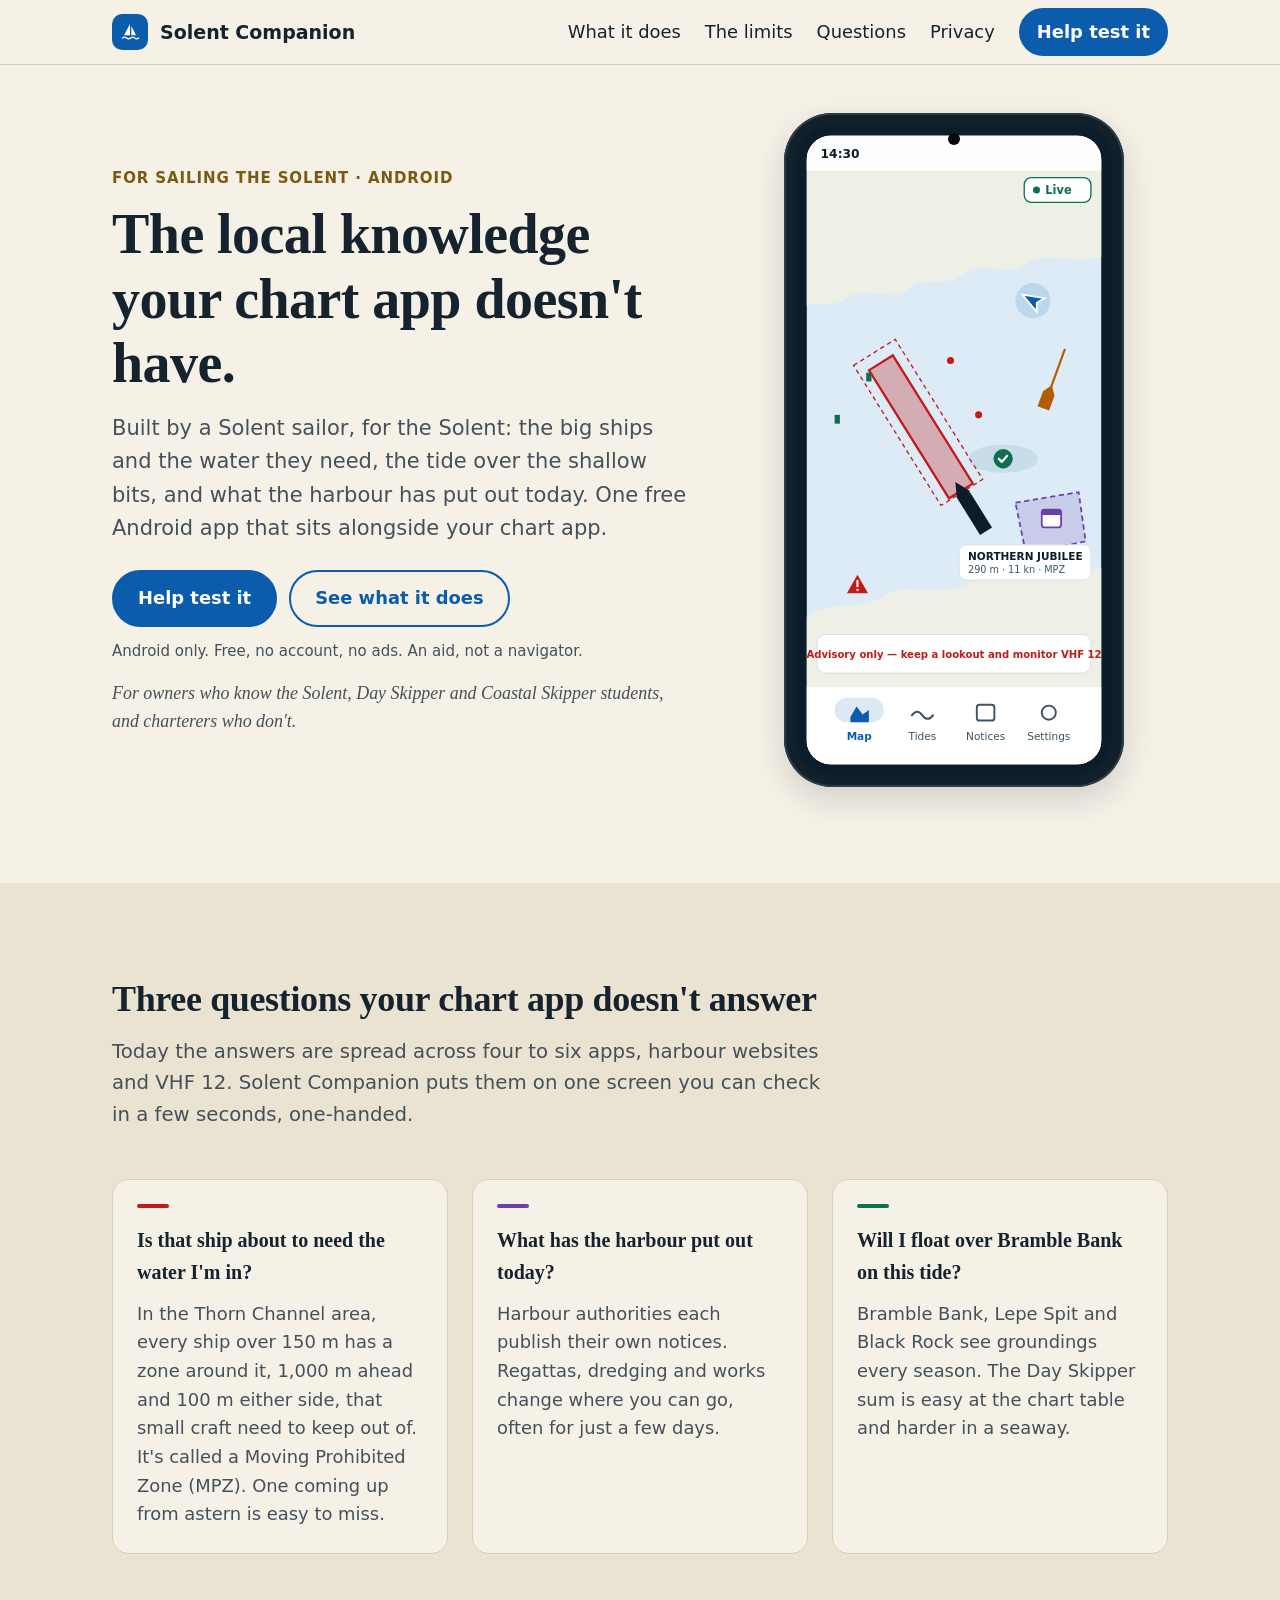
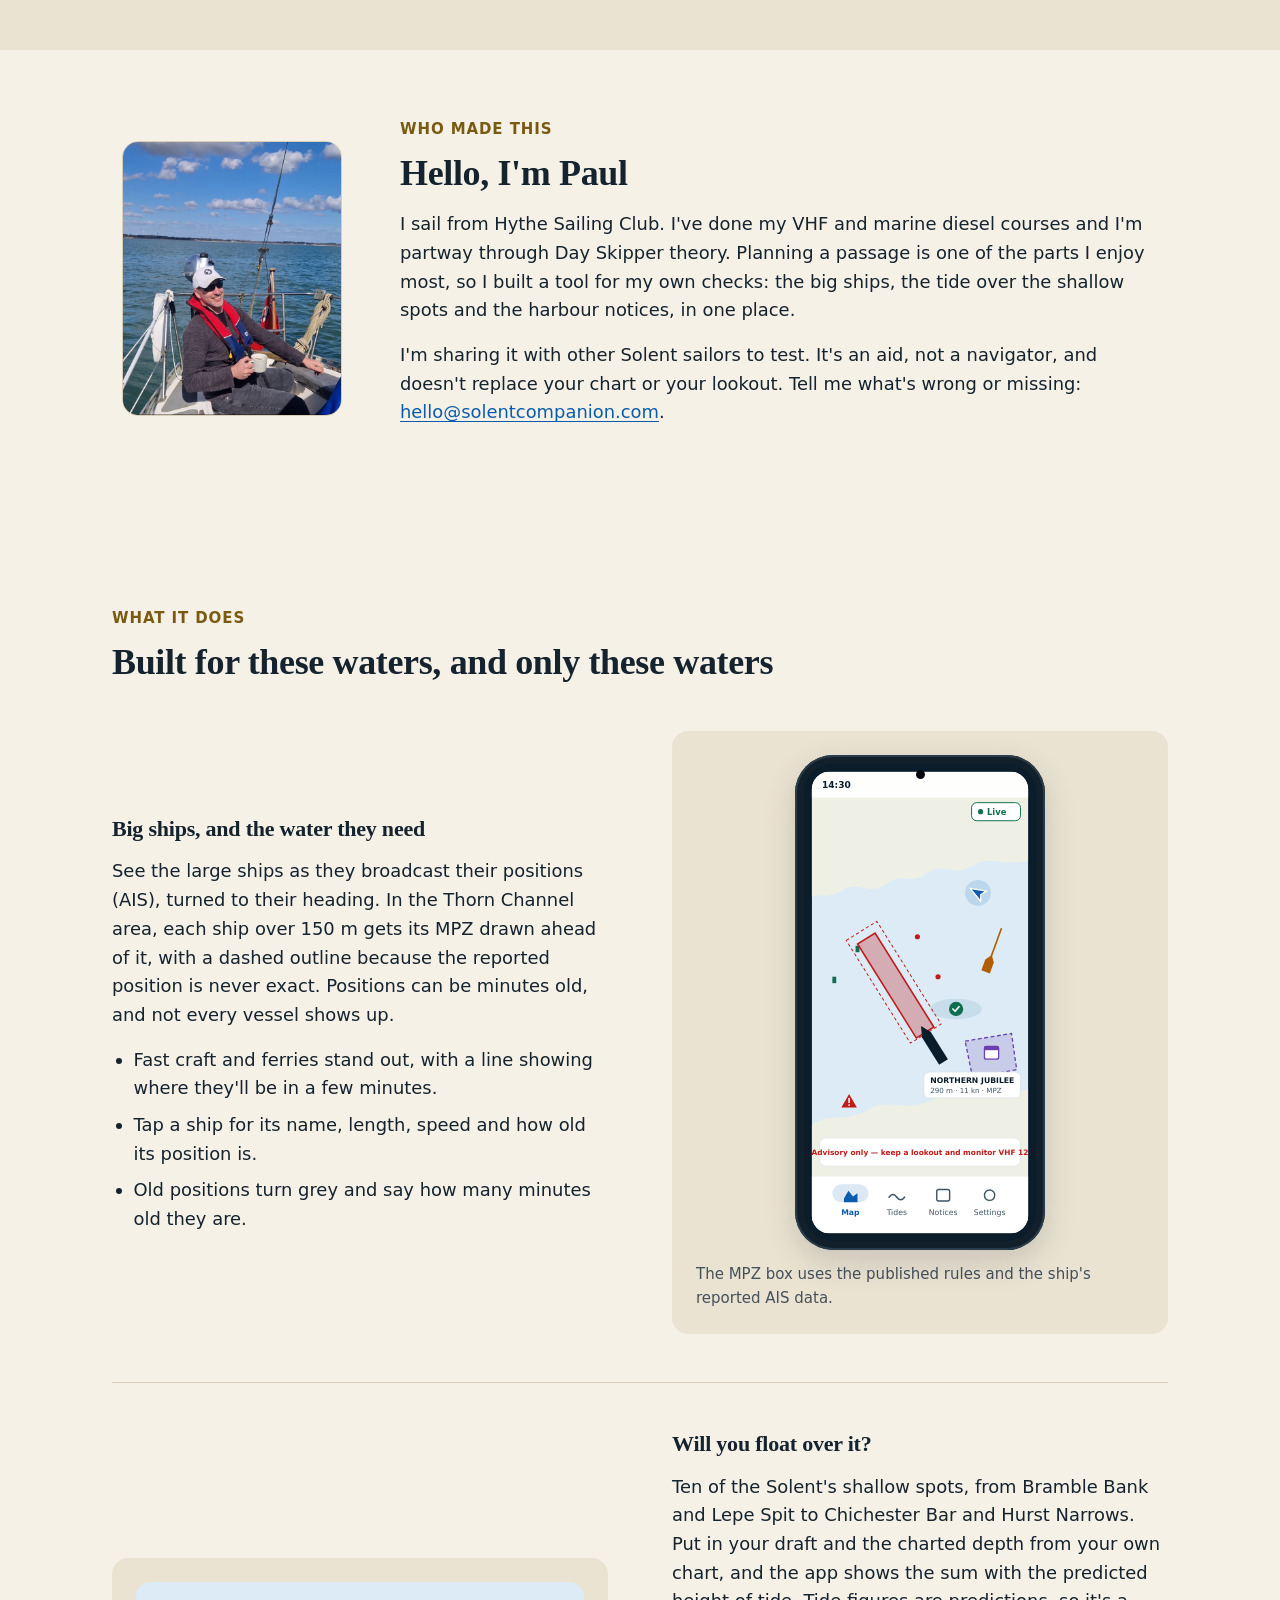
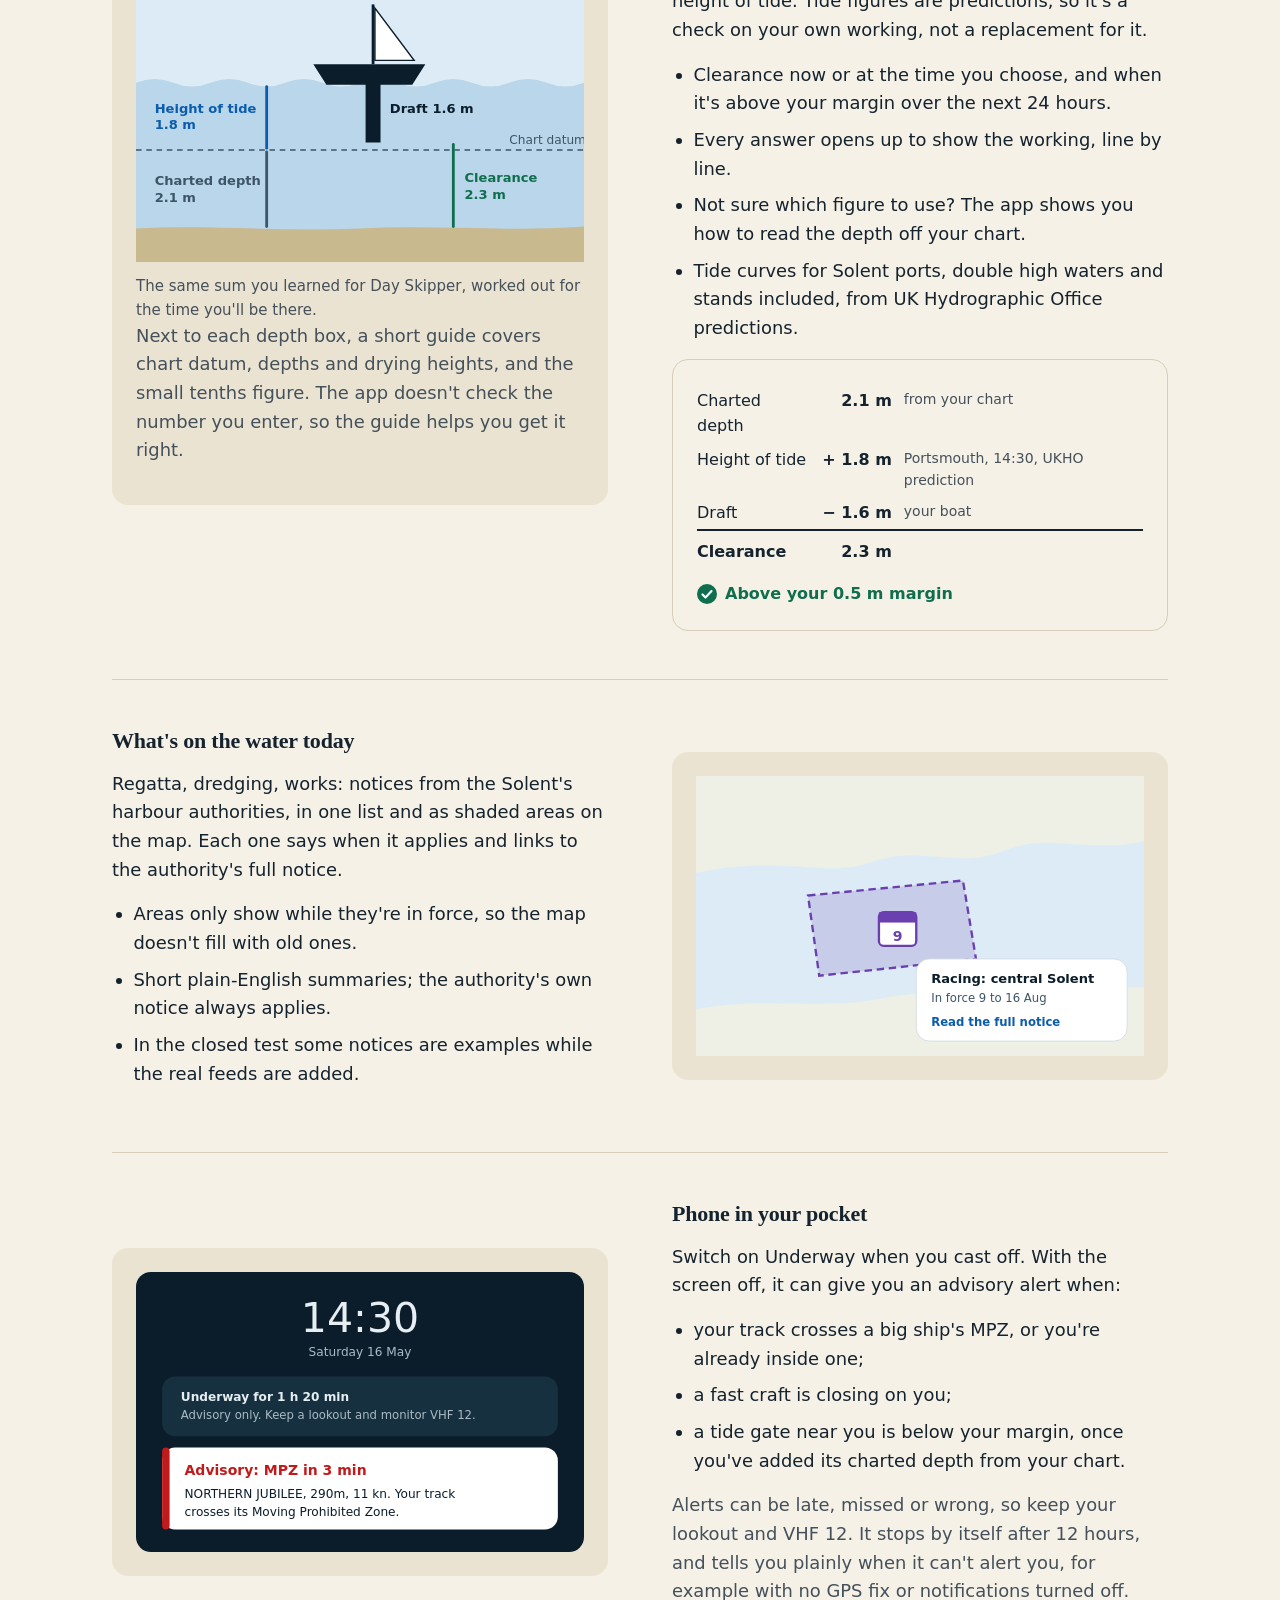
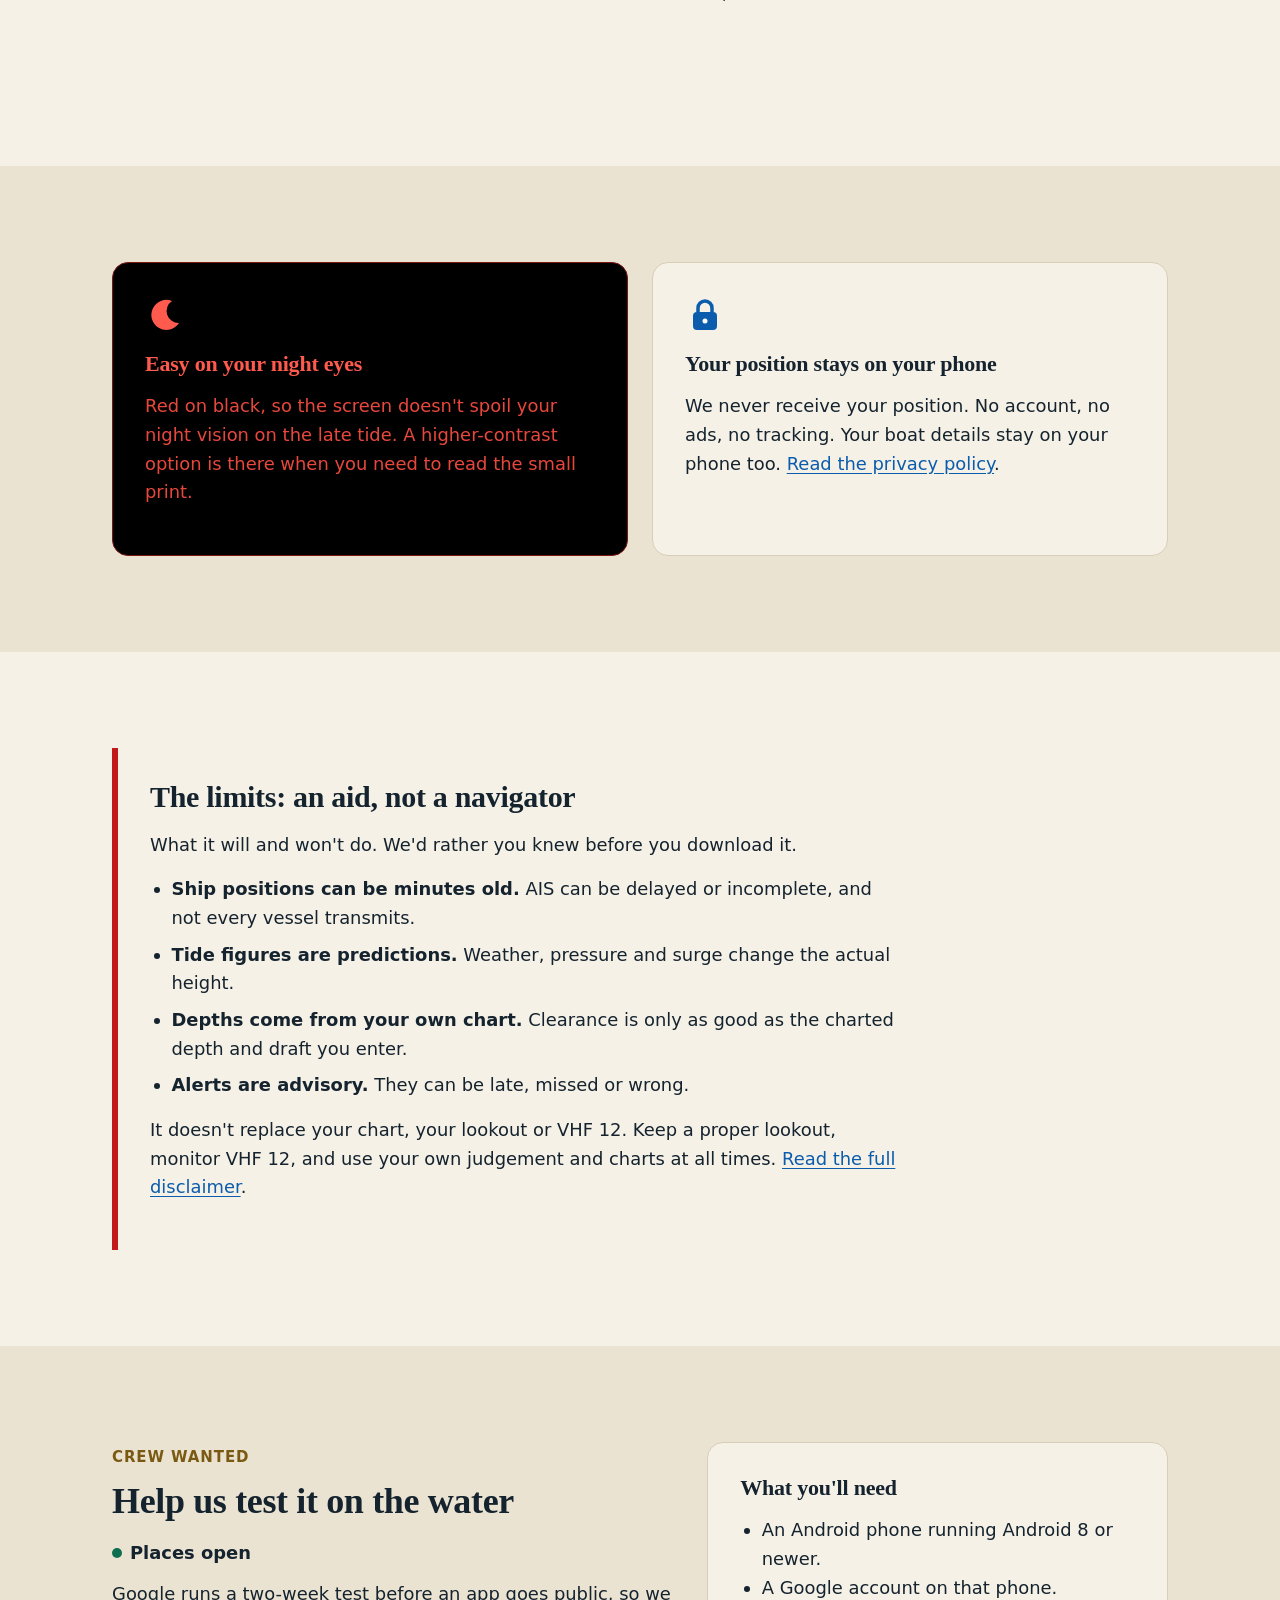
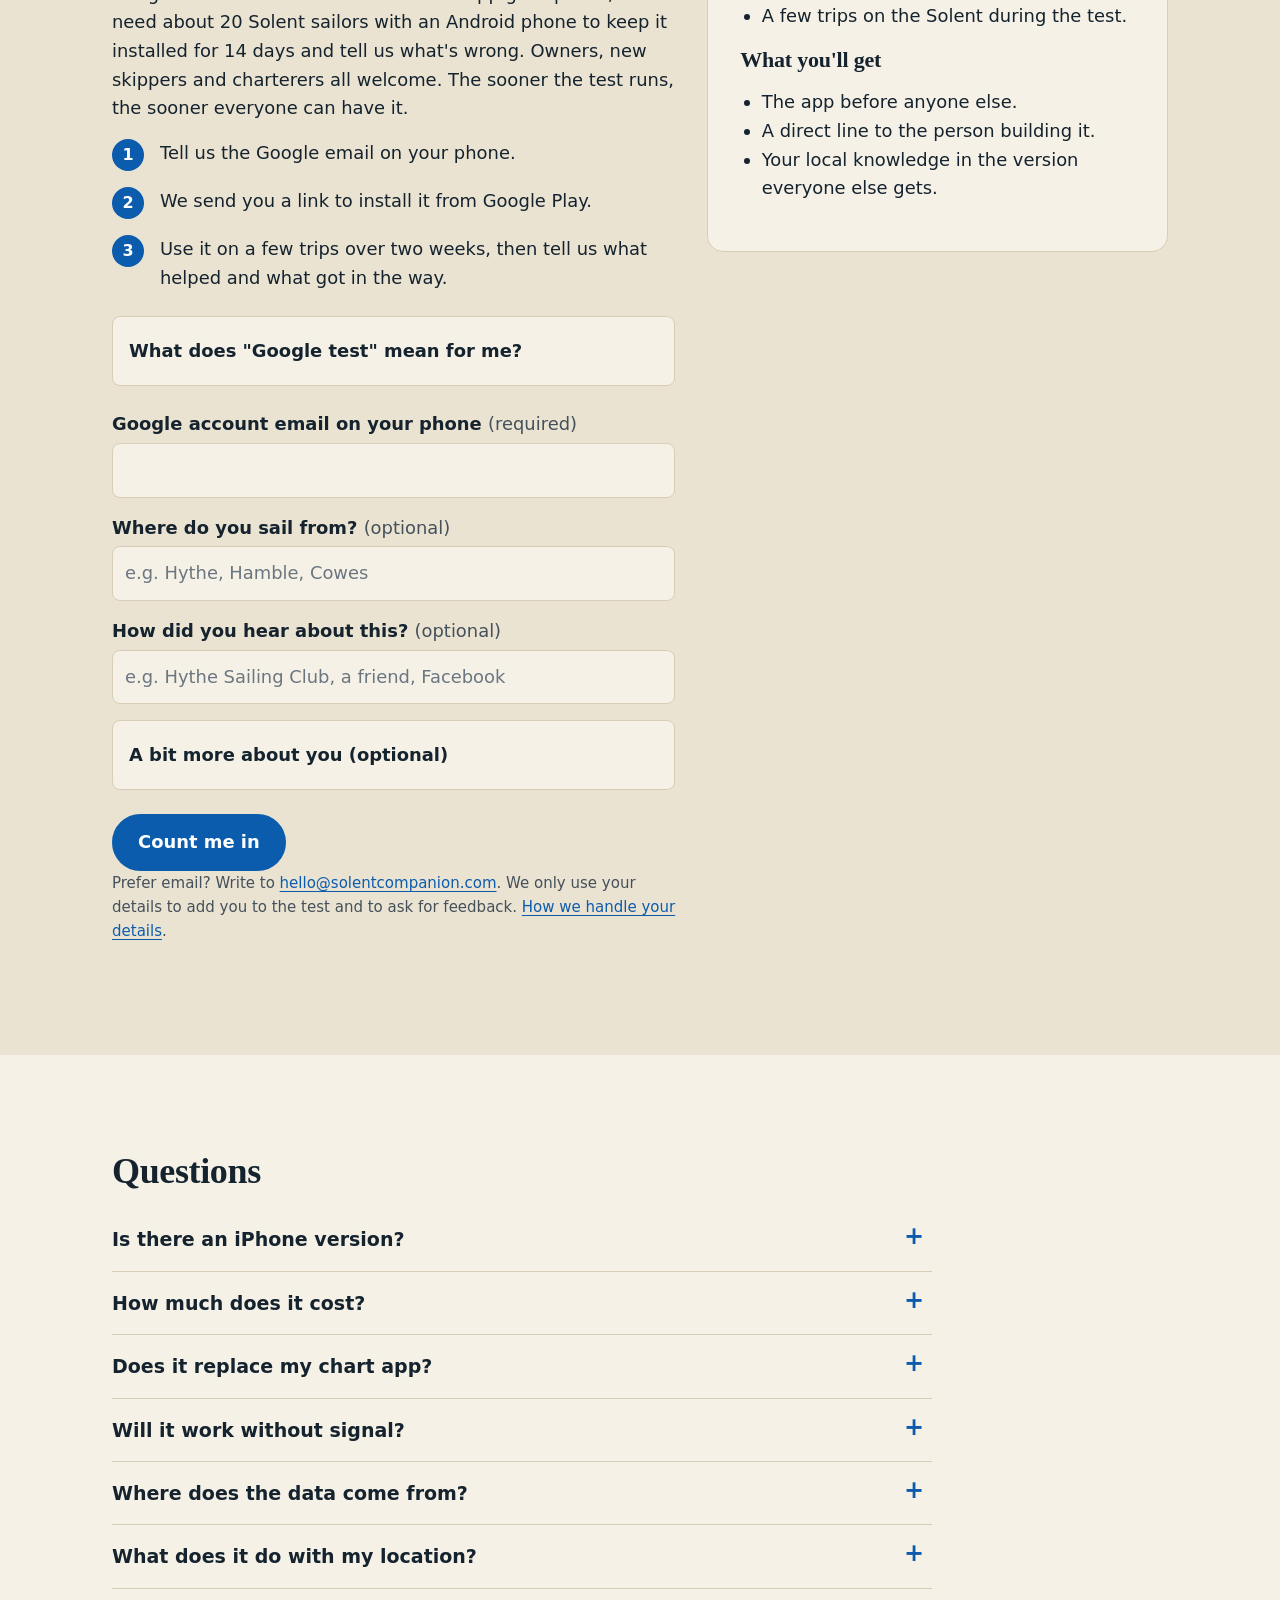
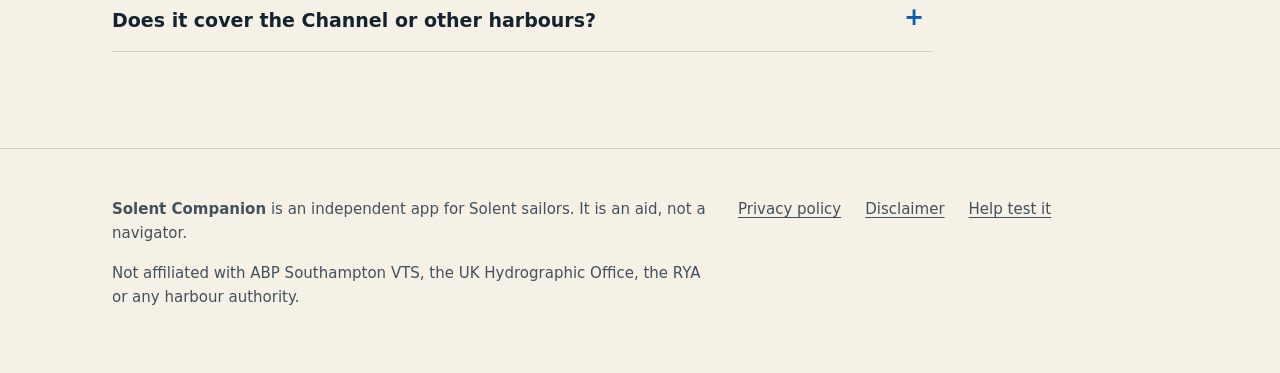
==== commit 391eeead: "Who made this: add Paul's name and photo, clear the placeholder marker Co-Authored-By: Claude Sonnet" ====
--- a/index.html
+++ b/index.html
@@ -99,20 +99,15 @@
     </section>
 
     <section class="maker" aria-labelledby="maker-title">
-      <!-- OWNER-PLACEHOLDER: replace [your name] and the photo, then delete this comment. The deploy
-           refuses to publish while the token above is still in this file.
-           Keep the courses sentence true: update it when Day Skipper theory is finished. -->
+      <!-- Keep the courses sentence true: update it when Day Skipper theory is finished. -->
       <div class="wrap maker-grid">
         <figure class="maker-photo">
-          <svg viewBox="0 0 240 300" role="img" aria-label="Photo of the builder to come">
-            <rect width="240" height="300" fill="currentColor" opacity=".08"/>
-            <circle cx="120" cy="108" r="42" fill="currentColor" opacity=".22"/>
-            <path d="M40 300c0-62 36-98 80-98s80 36 80 98z" fill="currentColor" opacity=".22"/>
-          </svg>
+          <img src="assets/img/paul.jpg" width="640" height="800" loading="lazy"
+               alt="Paul on the stern of a yacht on the Solent, wearing a red lifejacket and holding a mug of tea.">
         </figure>
         <div>
           <span class="eyebrow">Who made this</span>
-          <h2 id="maker-title">Hello, I'm [your name]</h2>
+          <h2 id="maker-title">Hello, I'm Paul</h2>
           <p>I sail from Hythe Sailing Club. I've done my VHF and marine diesel courses and I'm partway through Day Skipper theory. Planning a passage is one of the parts I enjoy most, so I built a tool for my own checks: the big ships, the tide over the shallow spots and the harbour notices, in one place.</p>
           <p>I'm sharing it with other Solent sailors to test. It's an aid, not a navigator, and doesn't replace your chart or your lookout. Tell me what's wrong or missing: <a href="mailto:hello@solentcompanion.com">hello@solentcompanion.com</a>.</p>
         </div>
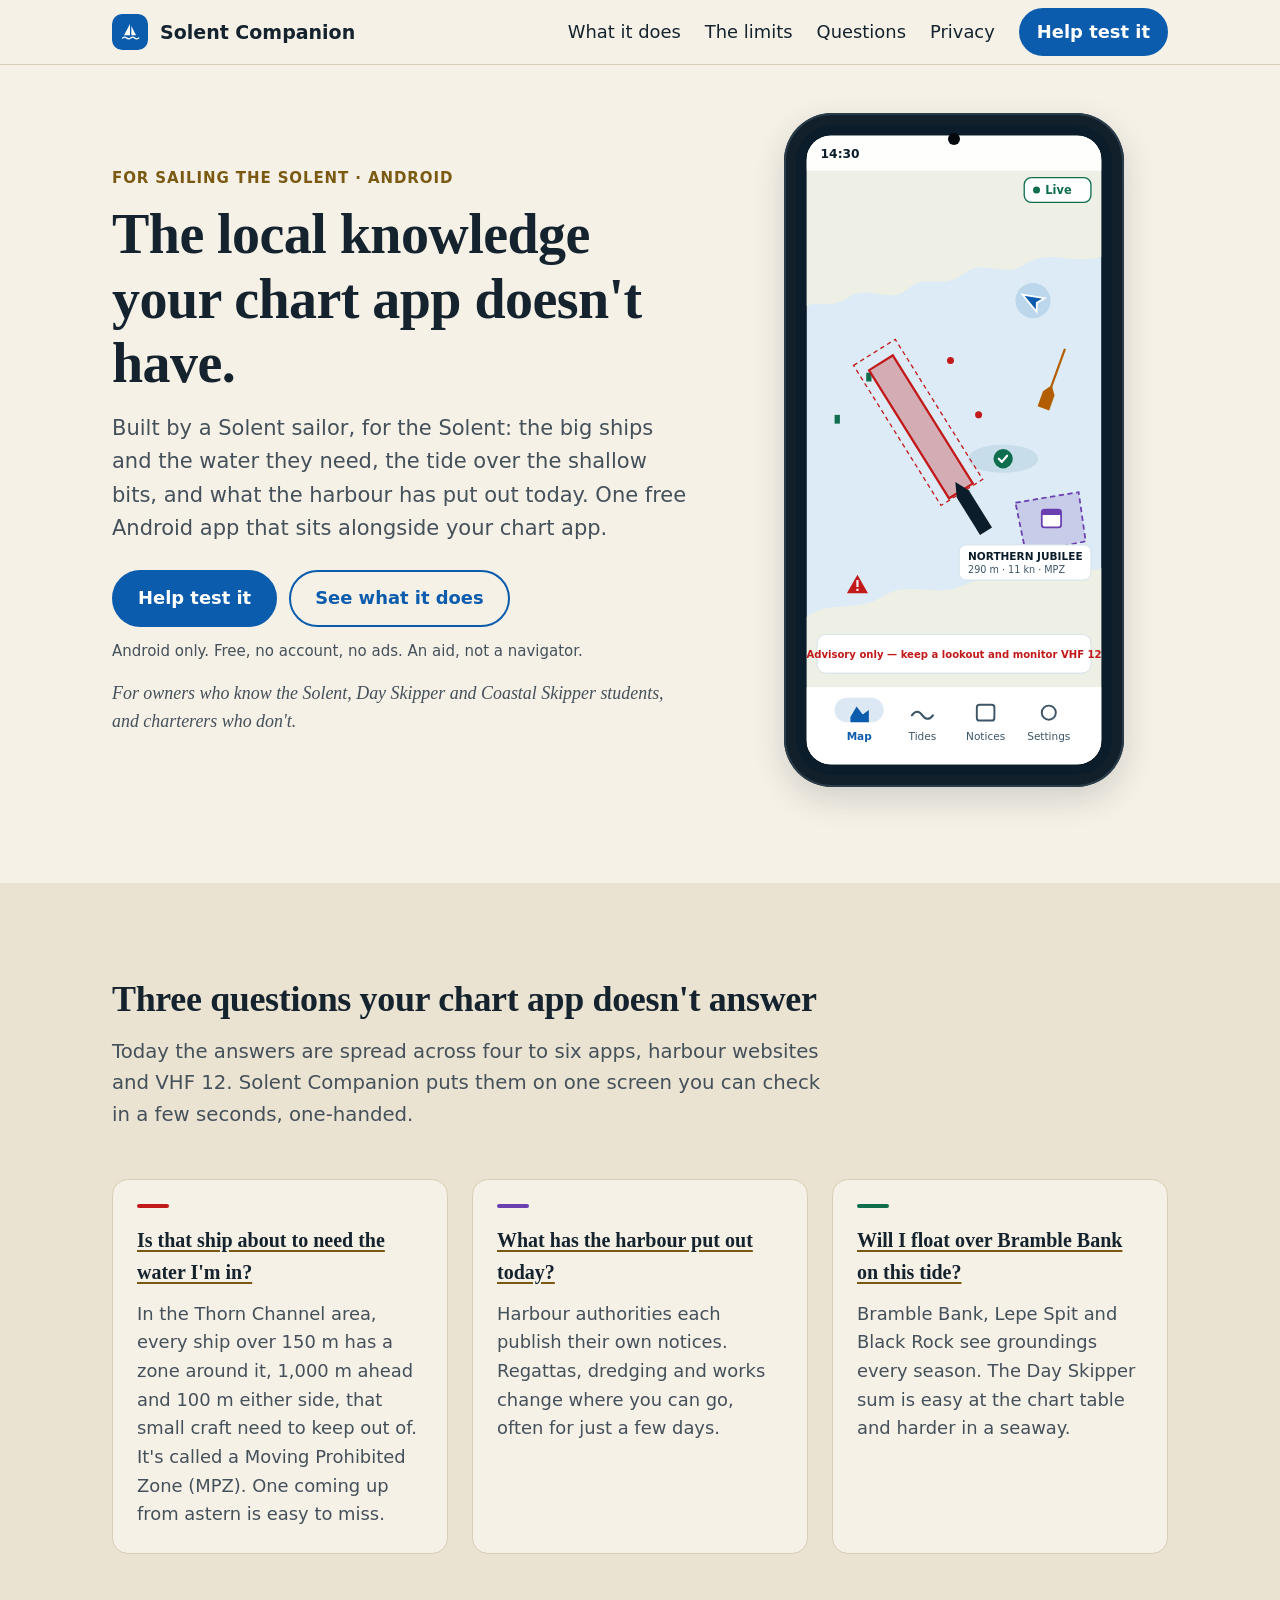
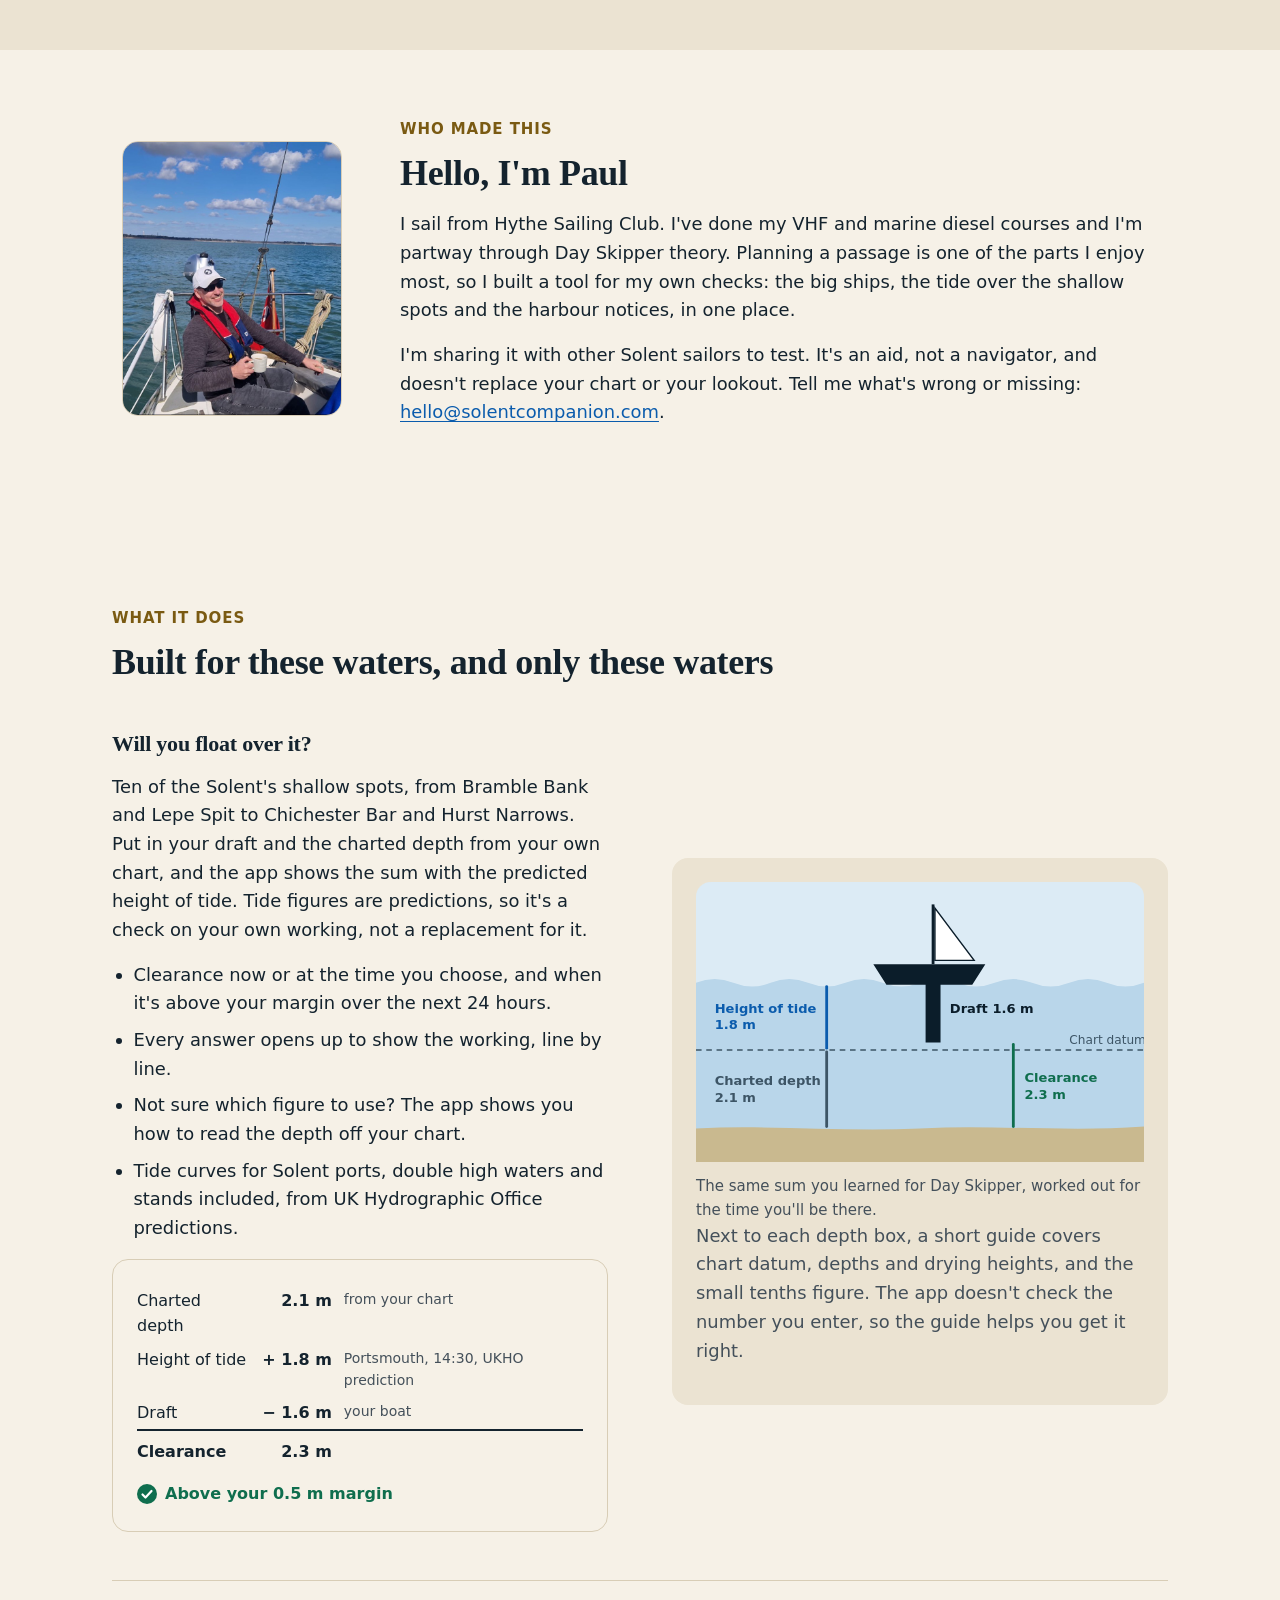
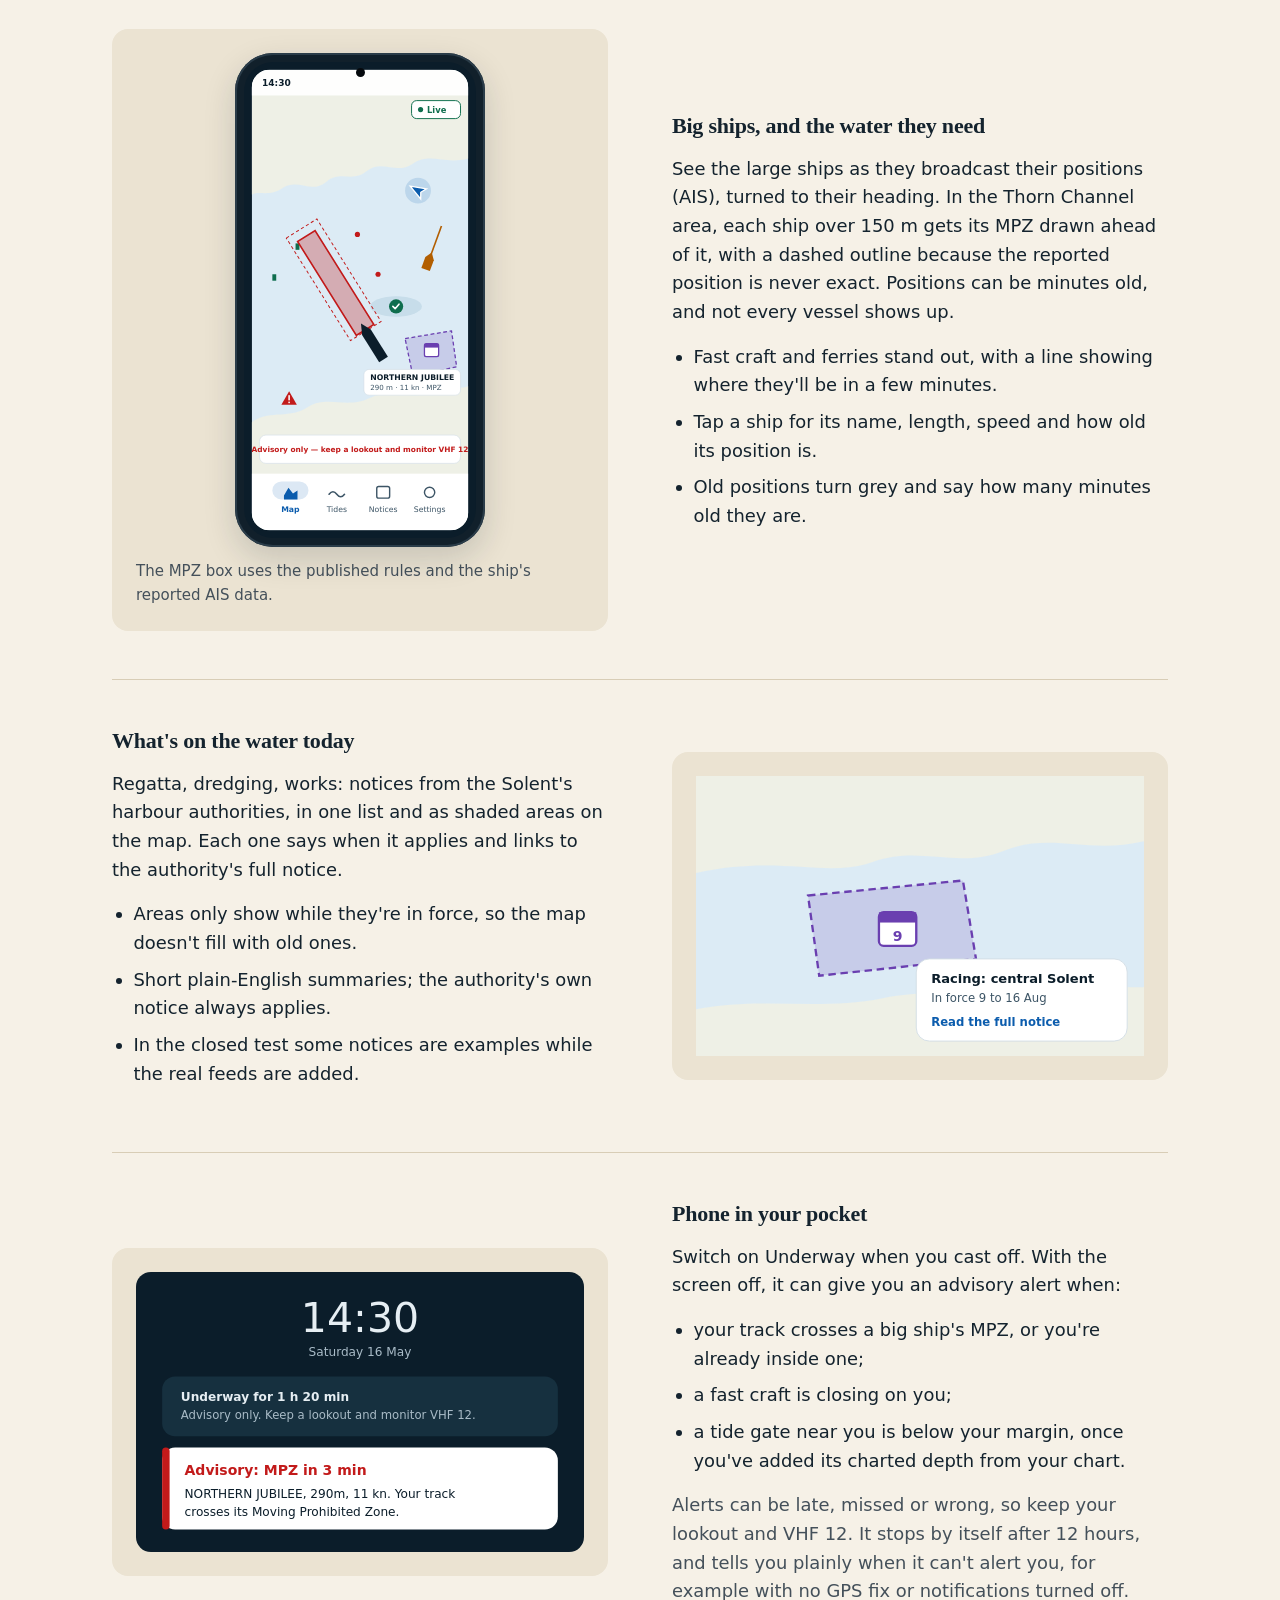
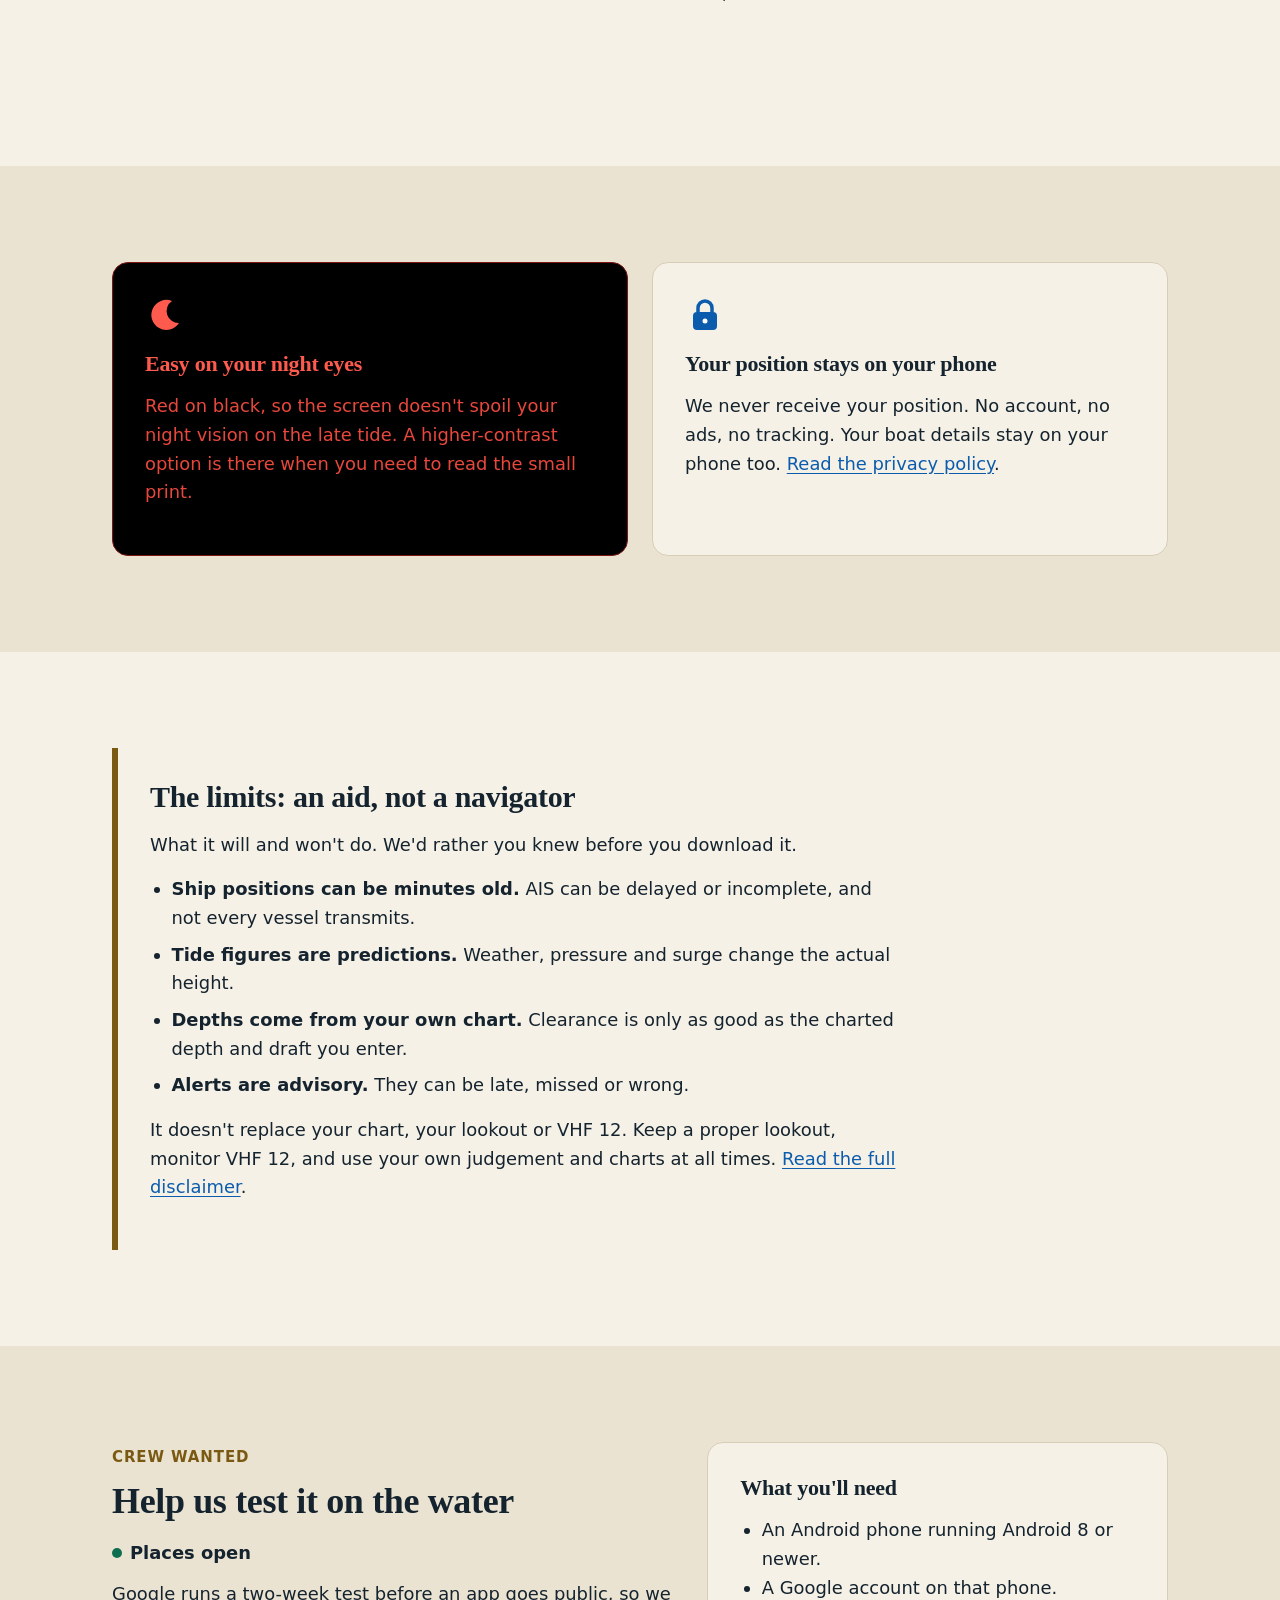
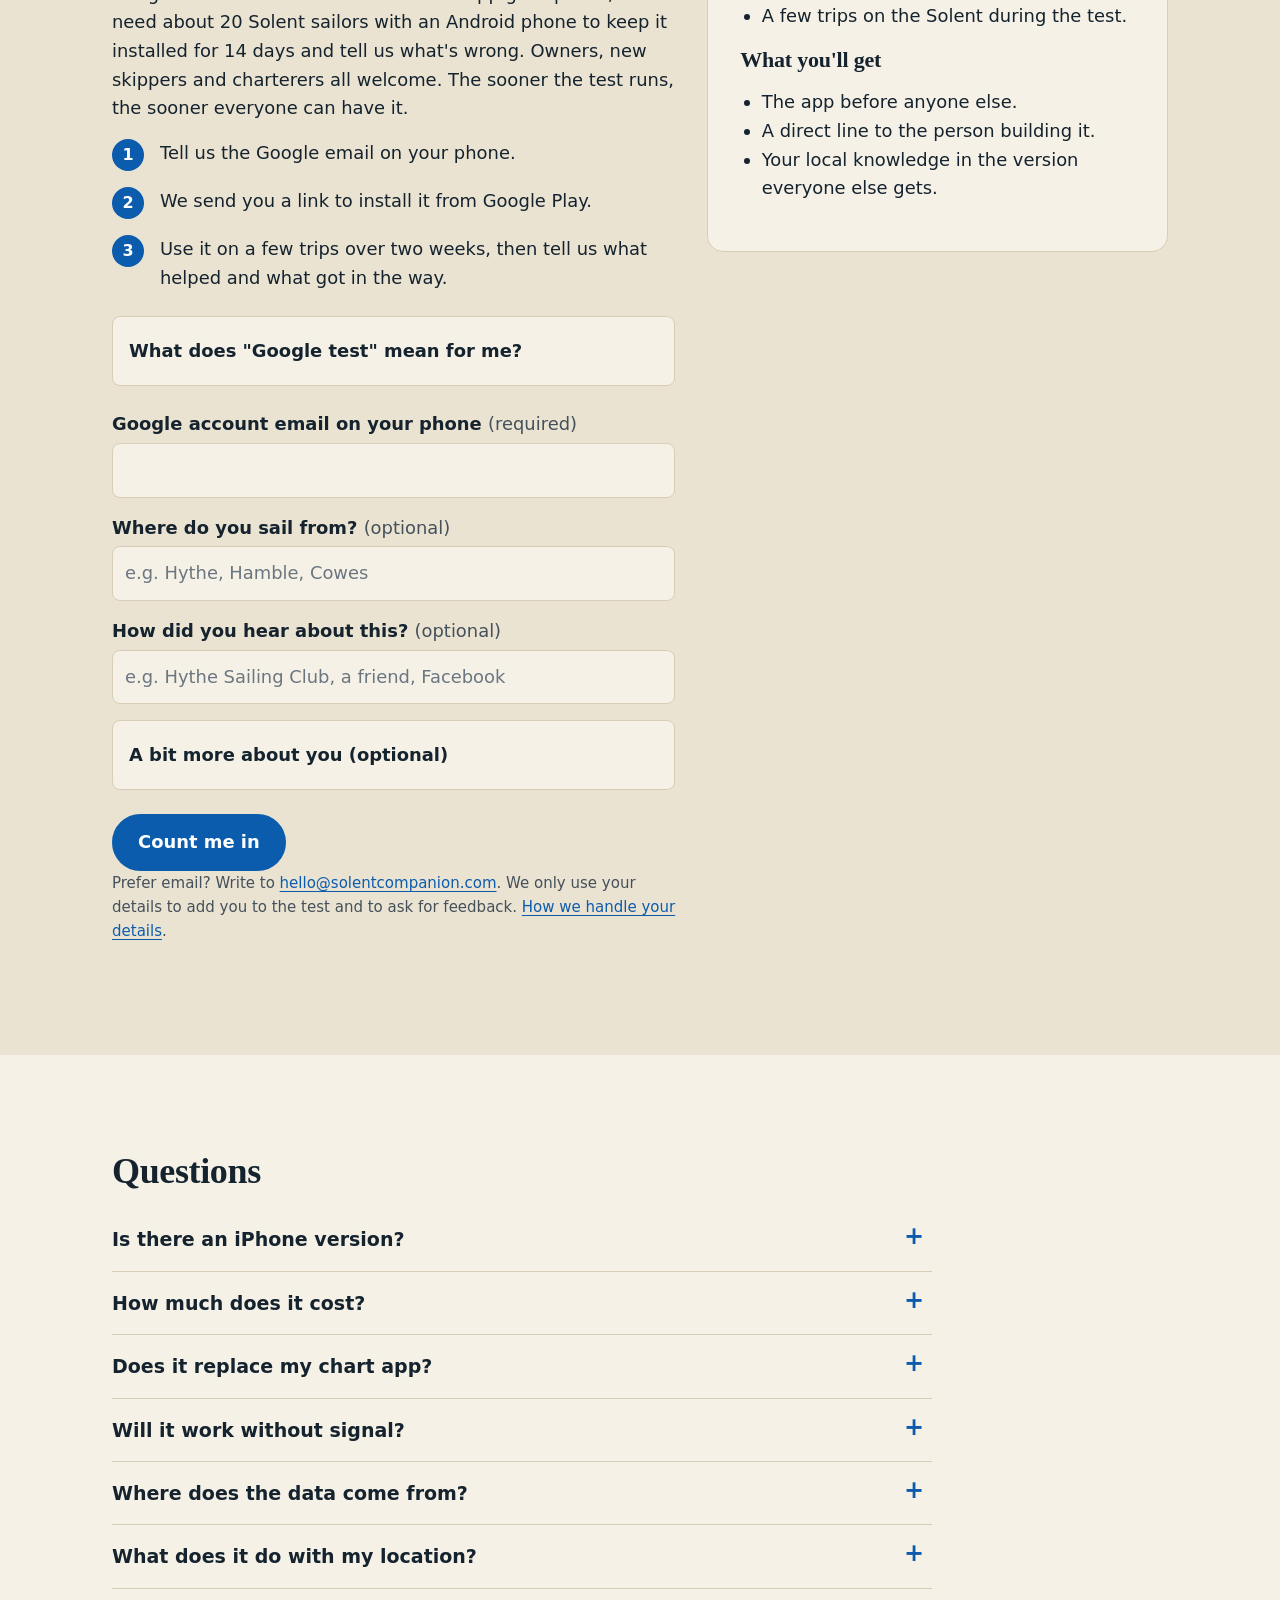
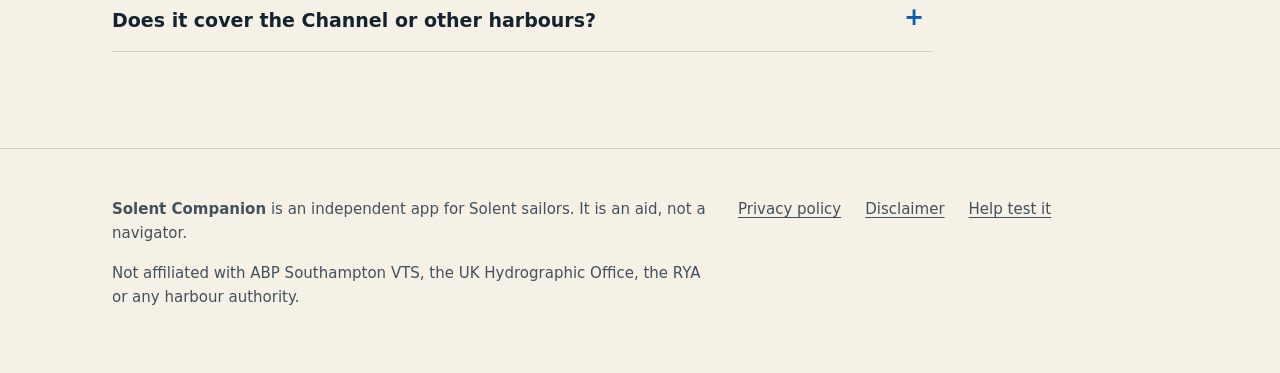
==== commit 921de2f1: "Tide gates first, three questions link to their sections, warmer dark mode, softer limits border Co-" ====
--- a/index.html
+++ b/index.html
@@ -83,15 +83,15 @@
         </div>
         <ul class="questions">
           <li style="--accent: var(--alert)">
-            <p class="q">Is that ship about to need the water I'm in?</p>
+            <p class="q"><a href="#ships">Is that ship about to need the water I'm in?</a></p>
             <p>In the Thorn Channel area, every ship over 150 m has a zone around it, 1,000 m ahead and 100 m either side, that small craft need to keep out of. It's called a Moving Prohibited Zone (MPZ). One coming up from astern is easy to miss.</p>
           </li>
           <li style="--accent: var(--notice)">
-            <p class="q">What has the harbour put out today?</p>
+            <p class="q"><a href="#notices">What has the harbour put out today?</a></p>
             <p>Harbour authorities each publish their own notices. Regattas, dredging and works change where you can go, often for just a few days.</p>
           </li>
           <li style="--accent: var(--ok)">
-            <p class="q">Will I float over Bramble Bank on this tide?</p>
+            <p class="q"><a href="#tide-gates">Will I float over Bramble Bank on this tide?</a></p>
             <p>Bramble Bank, Lepe Spit and Black Rock see groundings every season. The Day Skipper sum is easy at the chart table and harder in a seaway.</p>
           </li>
         </ul>
@@ -121,24 +121,7 @@
           <h2 id="features-title">Built for these waters, and only these waters</h2>
         </div>
 
-        <article class="feature">
-          <div>
-            <h3>Big ships, and the water they need</h3>
-            <p>See the large ships as they broadcast their positions (AIS), turned to their heading. In the Thorn Channel area, each ship over 150 m gets its MPZ drawn ahead of it, with a dashed outline because the reported position is never exact. Positions can be minutes old, and not every vessel shows up.</p>
-            <ul>
-              <li>Fast craft and ferries stand out, with a line showing where they'll be in a few minutes.</li>
-              <li>Tap a ship for its name, length, speed and how old its position is.</li>
-              <li>Old positions turn grey and say how many minutes old they are.</li>
-            </ul>
-          </div>
-          <figure class="feature-art">
-            <div class="device small"><img src="assets/img/hero-map.svg" width="360" height="740" class="phone" loading="lazy"
-                 alt="A ship's Moving Prohibited Zone drawn as a red box ahead of it, with a dashed outline around it for position uncertainty."></div>
-            <figcaption>The MPZ box uses the published rules and the ship's reported AIS data.</figcaption>
-          </figure>
-        </article>
-
-        <article class="feature flip">
+        <article class="feature" id="tide-gates">
           <div>
             <h3>Will you float over it?</h3>
             <p>Ten of the Solent's shallow spots, from Bramble Bank and Lepe Spit to Chichester Bar and Hurst Narrows. Put in your draft and the charted depth from your own chart, and the app shows the sum with the predicted height of tide. Tide figures are predictions, so it's a check on your own working, not a replacement for it.</p>
@@ -169,7 +152,24 @@
           </figure>
         </article>
 
-        <article class="feature">
+        <article class="feature flip" id="ships">
+          <div>
+            <h3>Big ships, and the water they need</h3>
+            <p>See the large ships as they broadcast their positions (AIS), turned to their heading. In the Thorn Channel area, each ship over 150 m gets its MPZ drawn ahead of it, with a dashed outline because the reported position is never exact. Positions can be minutes old, and not every vessel shows up.</p>
+            <ul>
+              <li>Fast craft and ferries stand out, with a line showing where they'll be in a few minutes.</li>
+              <li>Tap a ship for its name, length, speed and how old its position is.</li>
+              <li>Old positions turn grey and say how many minutes old they are.</li>
+            </ul>
+          </div>
+          <figure class="feature-art">
+            <div class="device small"><img src="assets/img/hero-map.svg" width="360" height="740" class="phone" loading="lazy"
+                 alt="A ship's Moving Prohibited Zone drawn as a red box ahead of it, with a dashed outline around it for position uncertainty."></div>
+            <figcaption>The MPZ box uses the published rules and the ship's reported AIS data.</figcaption>
+          </figure>
+        </article>
+
+        <article class="feature" id="notices">
           <div>
             <h3>What's on the water today</h3>
             <p>Regatta, dredging, works: notices from the Solent's harbour authorities, in one list and as shaded areas on the map. Each one says when it applies and links to the authority's full notice.</p>
@@ -185,7 +185,7 @@
           </figure>
         </article>
 
-        <article class="feature flip">
+        <article class="feature flip" id="underway">
           <div>
             <h3>Phone in your pocket</h3>
             <p>Switch on Underway when you cast off. With the screen off, it can give you an advisory alert when:</p>
@@ -339,7 +339,7 @@
           </details>
           <details>
             <summary>Does it replace my chart app?</summary>
-            <div><p>Yes. Solent Companion isn't a chart plotter and doesn't plan routes. It sits alongside savvy navvy, Navionics, a plotter or paper charts, and adds the local layer they don't carry.</p></div>
+            <div><p>No. Solent Companion isn't a chart plotter and doesn't plan routes. It sits alongside your chart app, whether that's savvy navvy, Navionics, a plotter or paper charts, and adds the local layer they don't carry.</p></div>
           </details>
           <details>
             <summary>Will it work without signal?</summary>
--- a/assets/css/site.css
+++ b/assets/css/site.css
@@ -44,19 +44,19 @@
 
 @media (prefers-color-scheme: dark) {
   :root {
-    --surface: #0b1d2a;
-    --surface-alt: #102735;
-    --text: #e6eef3;
-    --text-muted: #a9bbc7;
+    --surface: #14191c;
+    --surface-alt: #1d2428;
+    --text: #efe8da;
+    --text-muted: #bdb8aa;
     --primary: #6cb2f5;
     --primary-hover: #91c6f8;
     --on-primary: #0b1d2a;
     --alert: #ff6b60;
     --caution: #f2a541;
     --ok: #4cc79b;
-    --stale: #93a1ab;
+    --stale: #9aa39f;
     --notice: #b79cf0;
-    --line: #23404f;
+    --line: #38413f;
     --brass: #d9b45f;
     --teak: #d98b55;
     --sea: #12364d;
@@ -602,7 +602,7 @@
 /* What it isn't */
 
 .aid {
-  border-left: 6px solid var(--alert);
+  border-left: 6px solid var(--brass);
   background: var(--surface);
   border-radius: 0 var(--radius) var(--radius) 0;
   padding: var(--s6);
@@ -1124,3 +1124,13 @@
   width: 100%;
   height: auto;
 }
+
+.questions .q a {
+  color: inherit;
+  text-decoration-color: var(--brass);
+  text-decoration-thickness: 2px;
+}
+
+.questions .q a:hover {
+  color: var(--primary);
+}
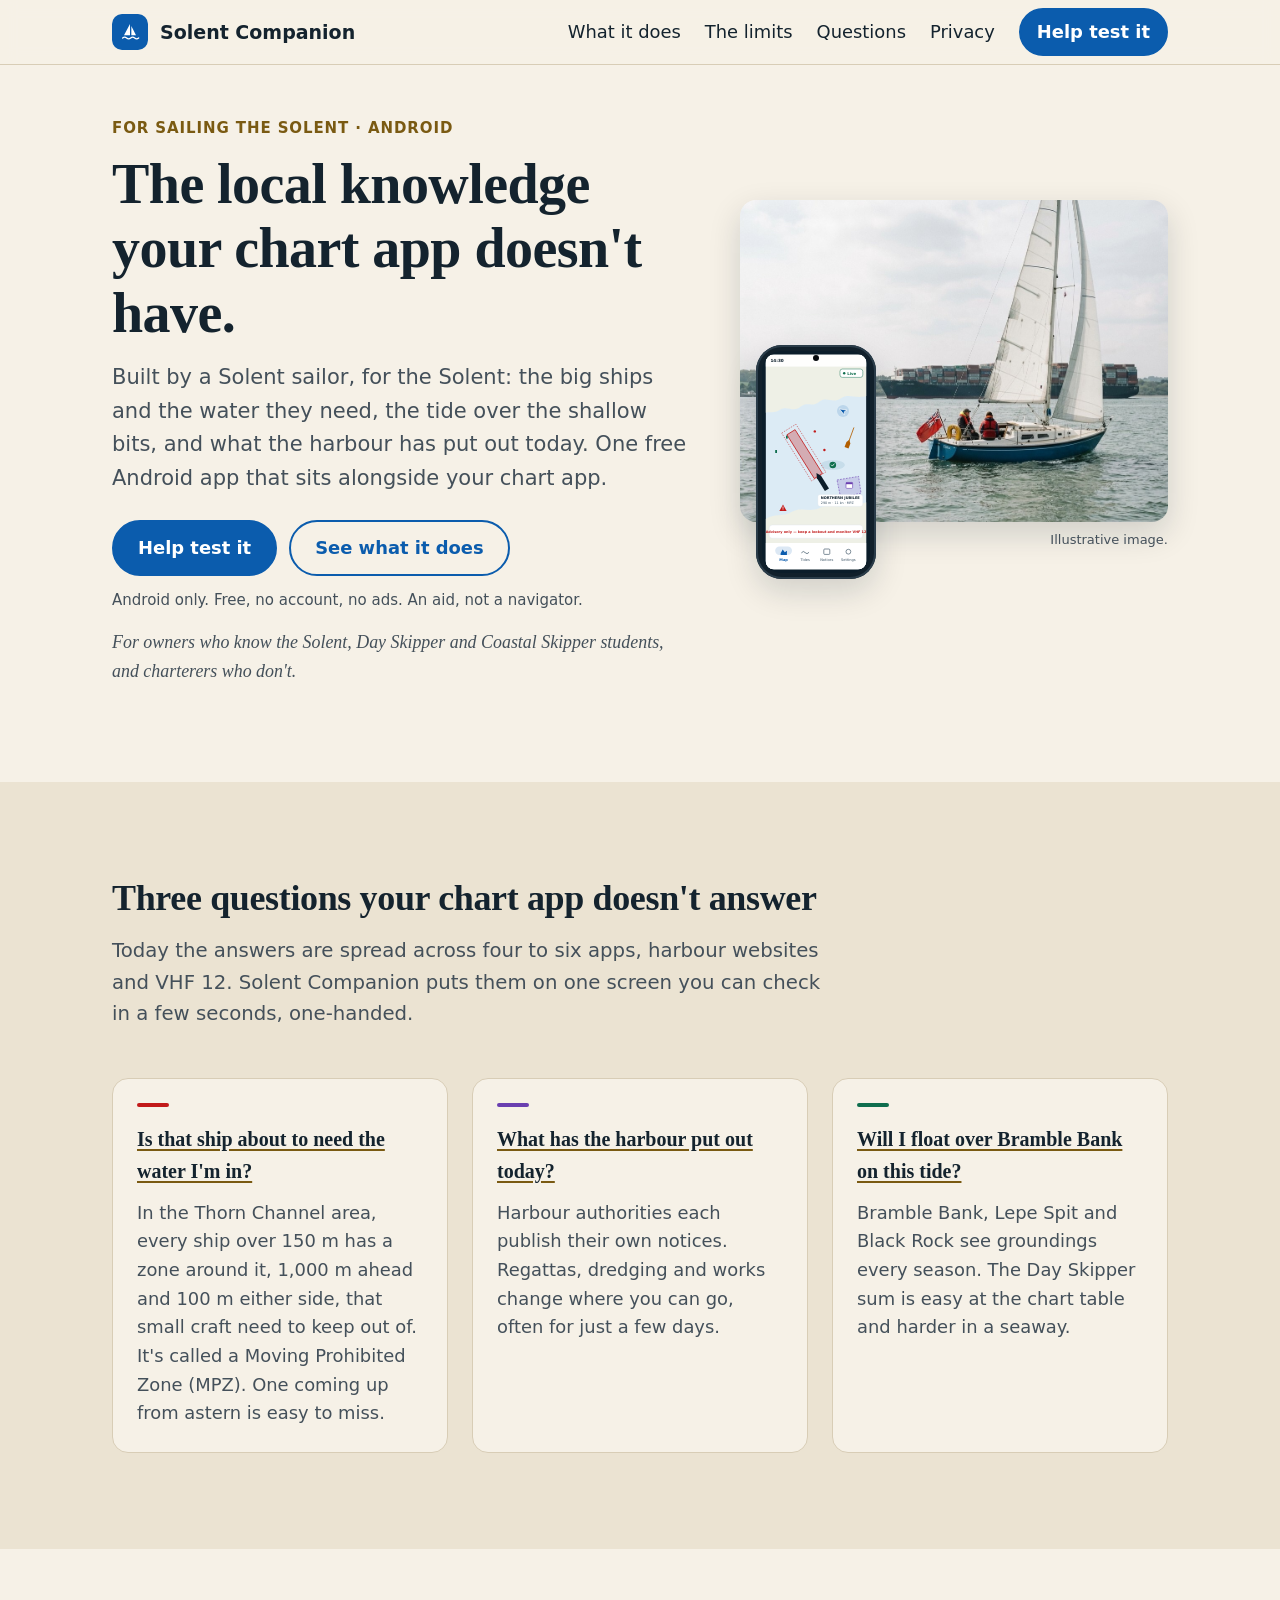
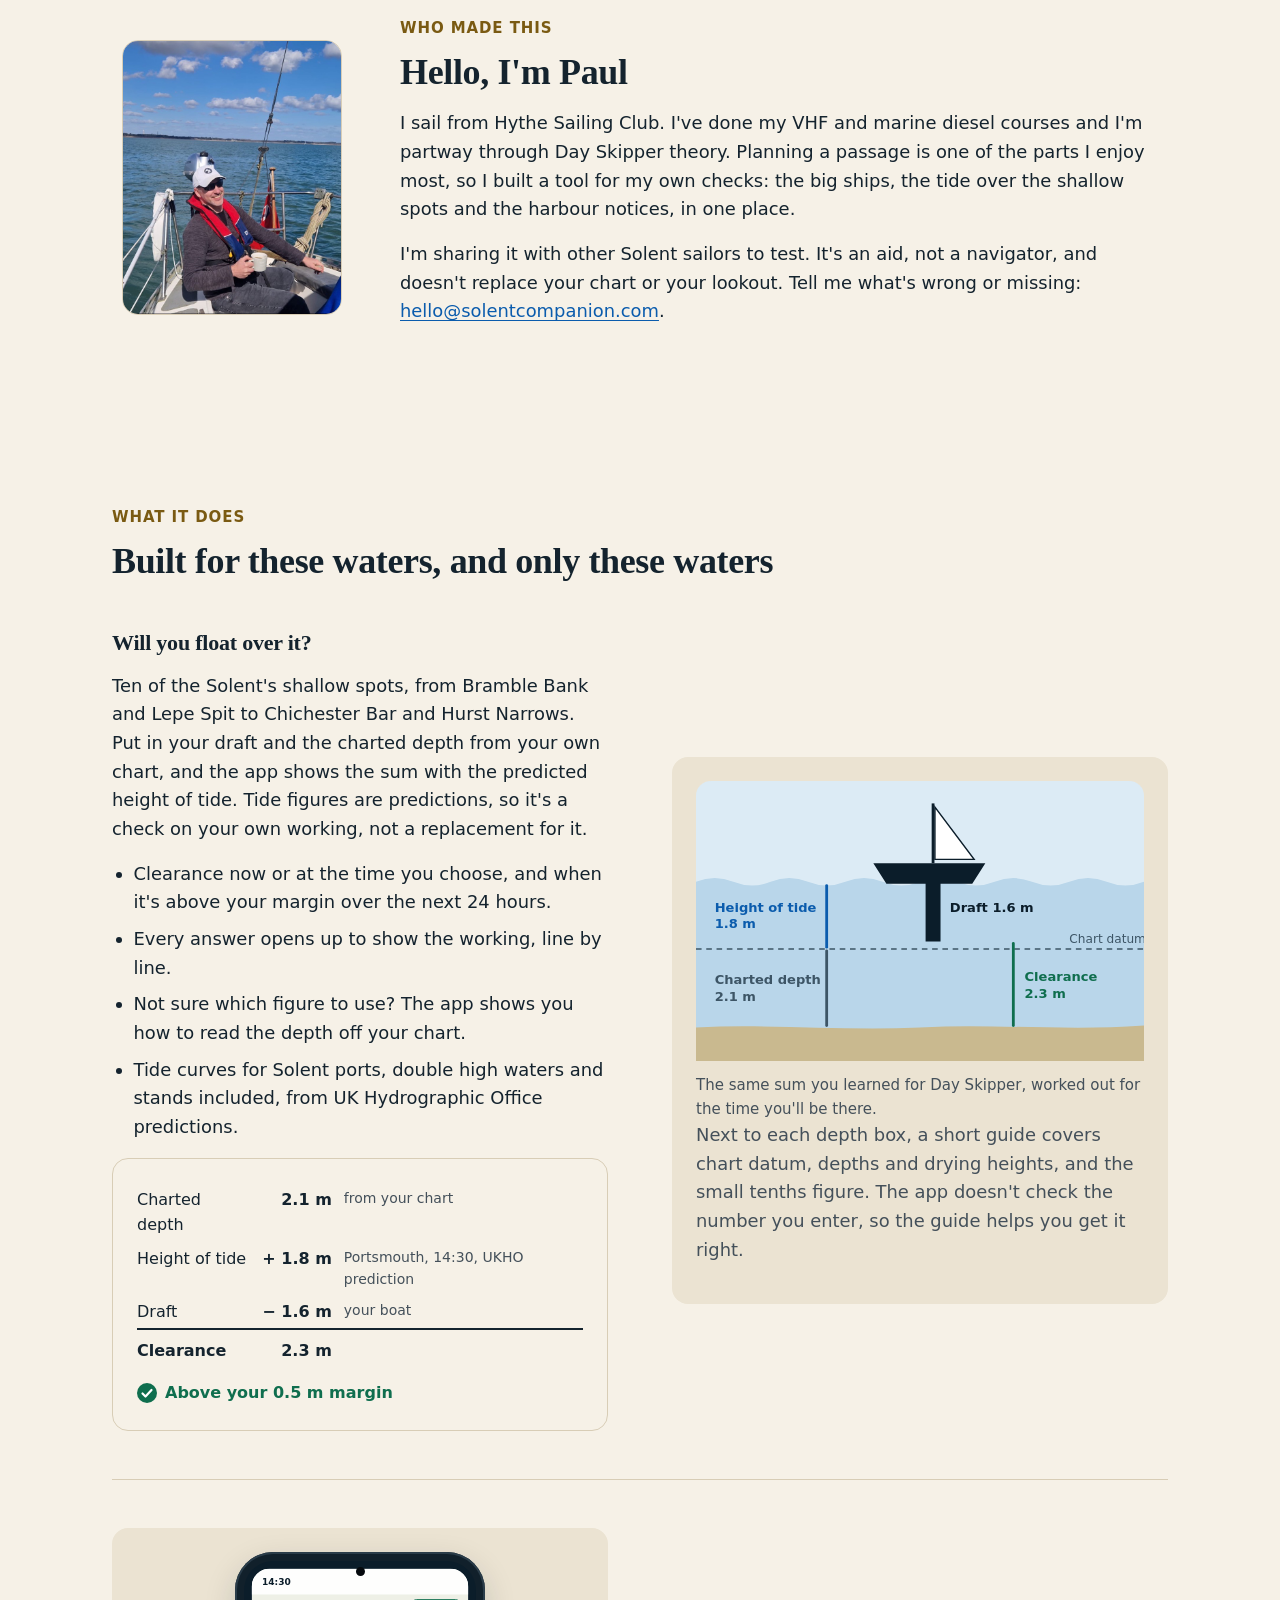
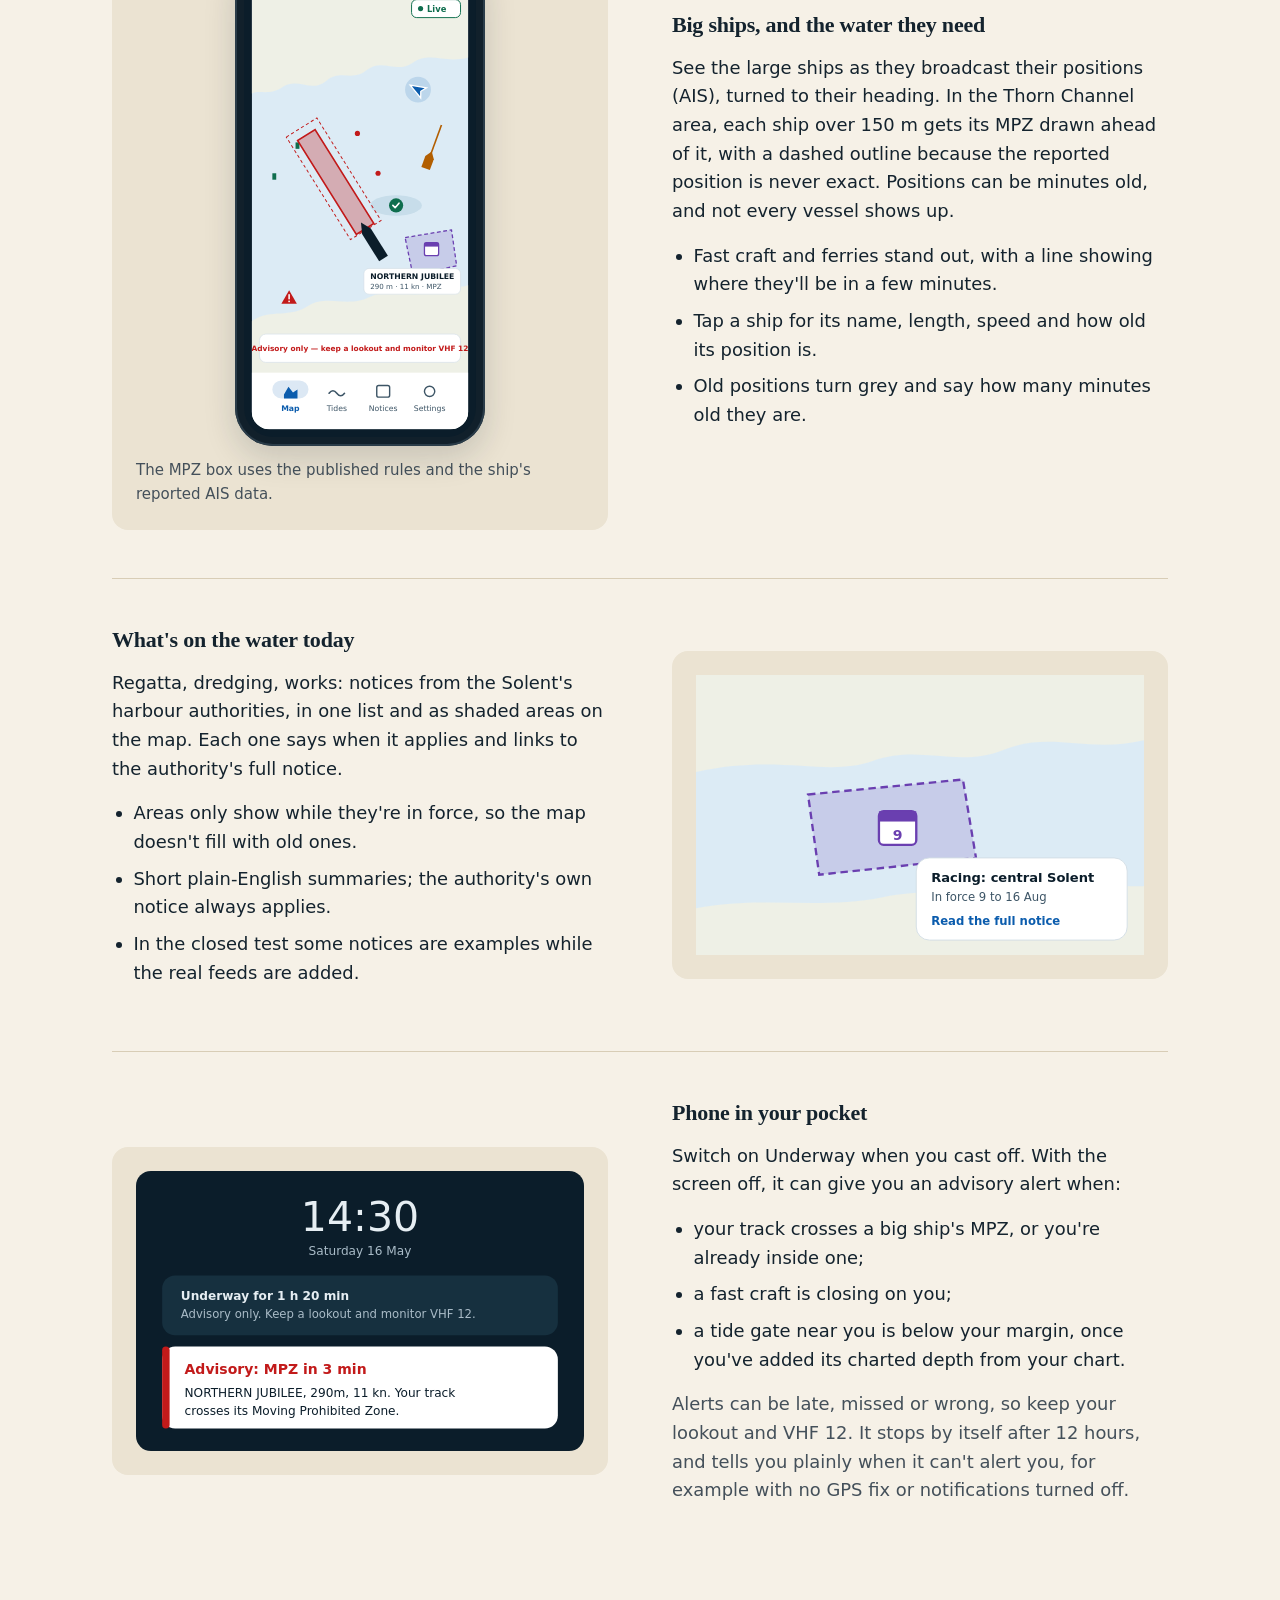
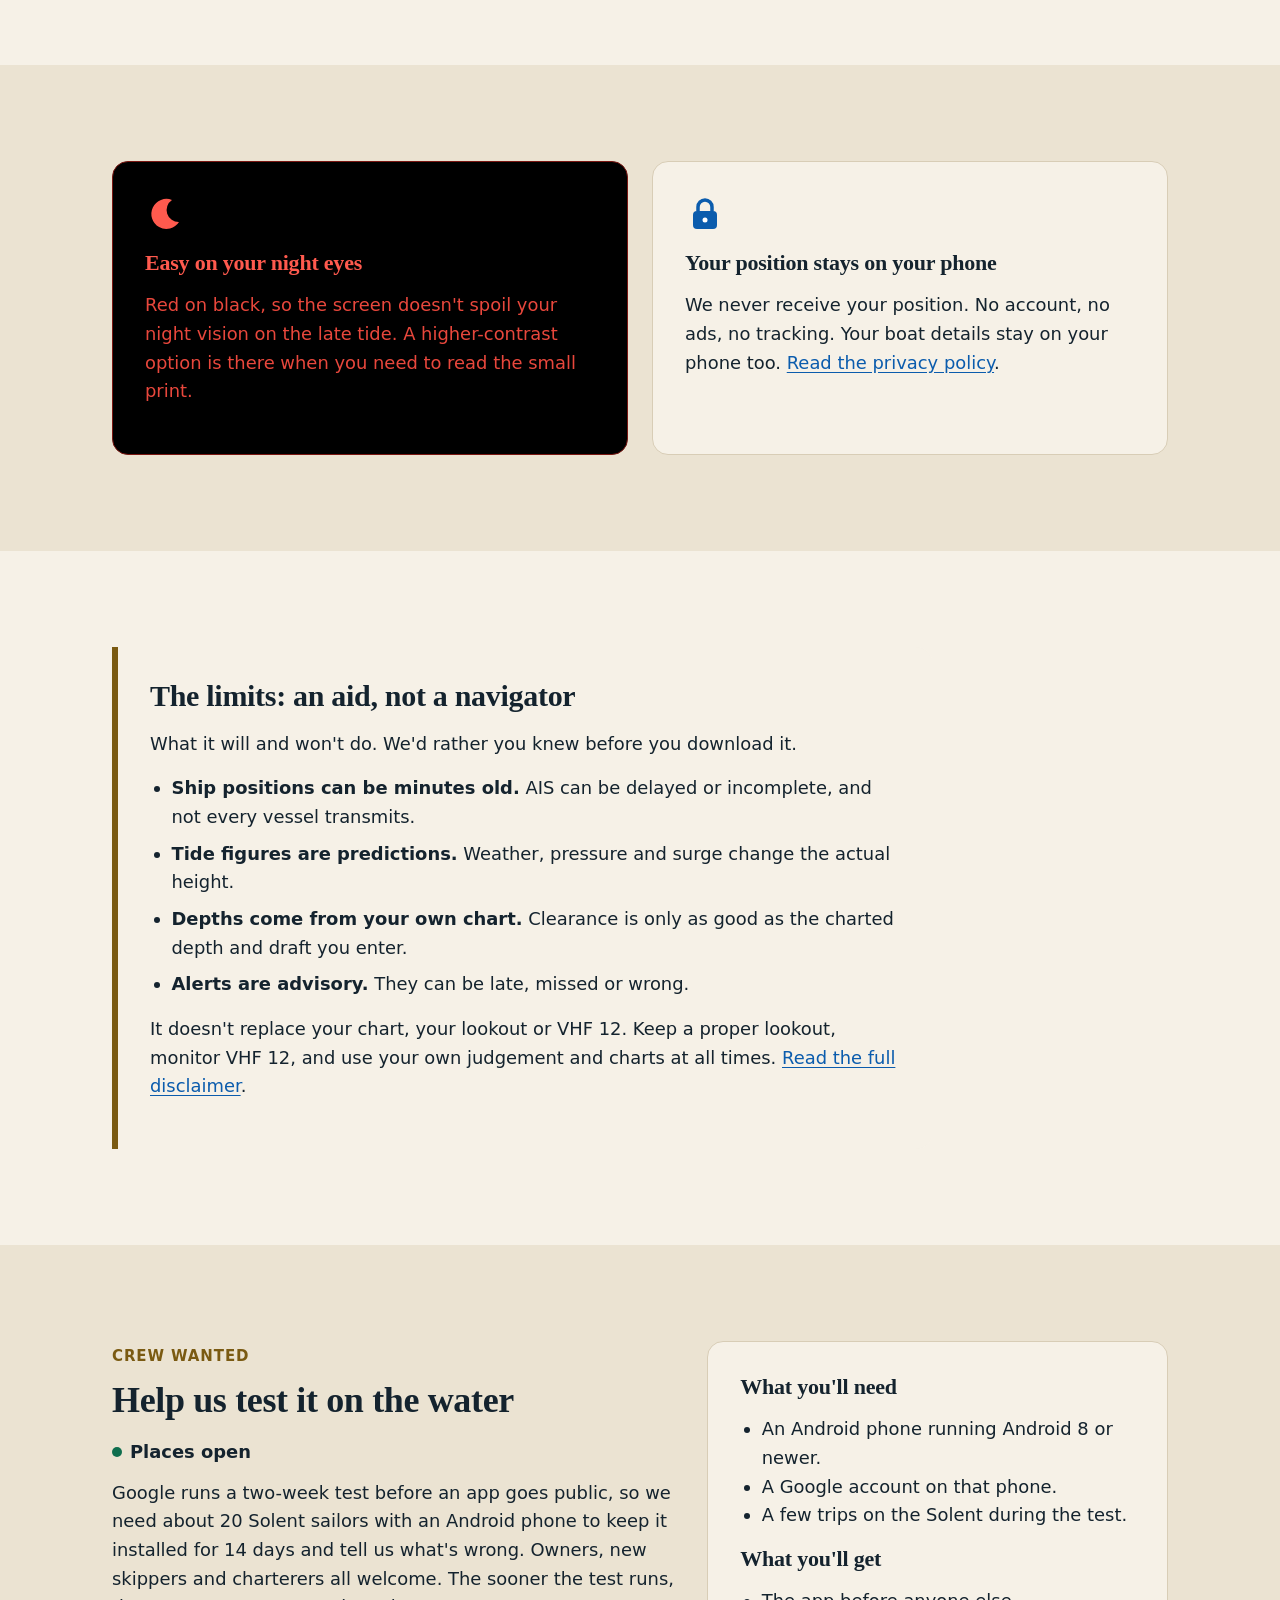
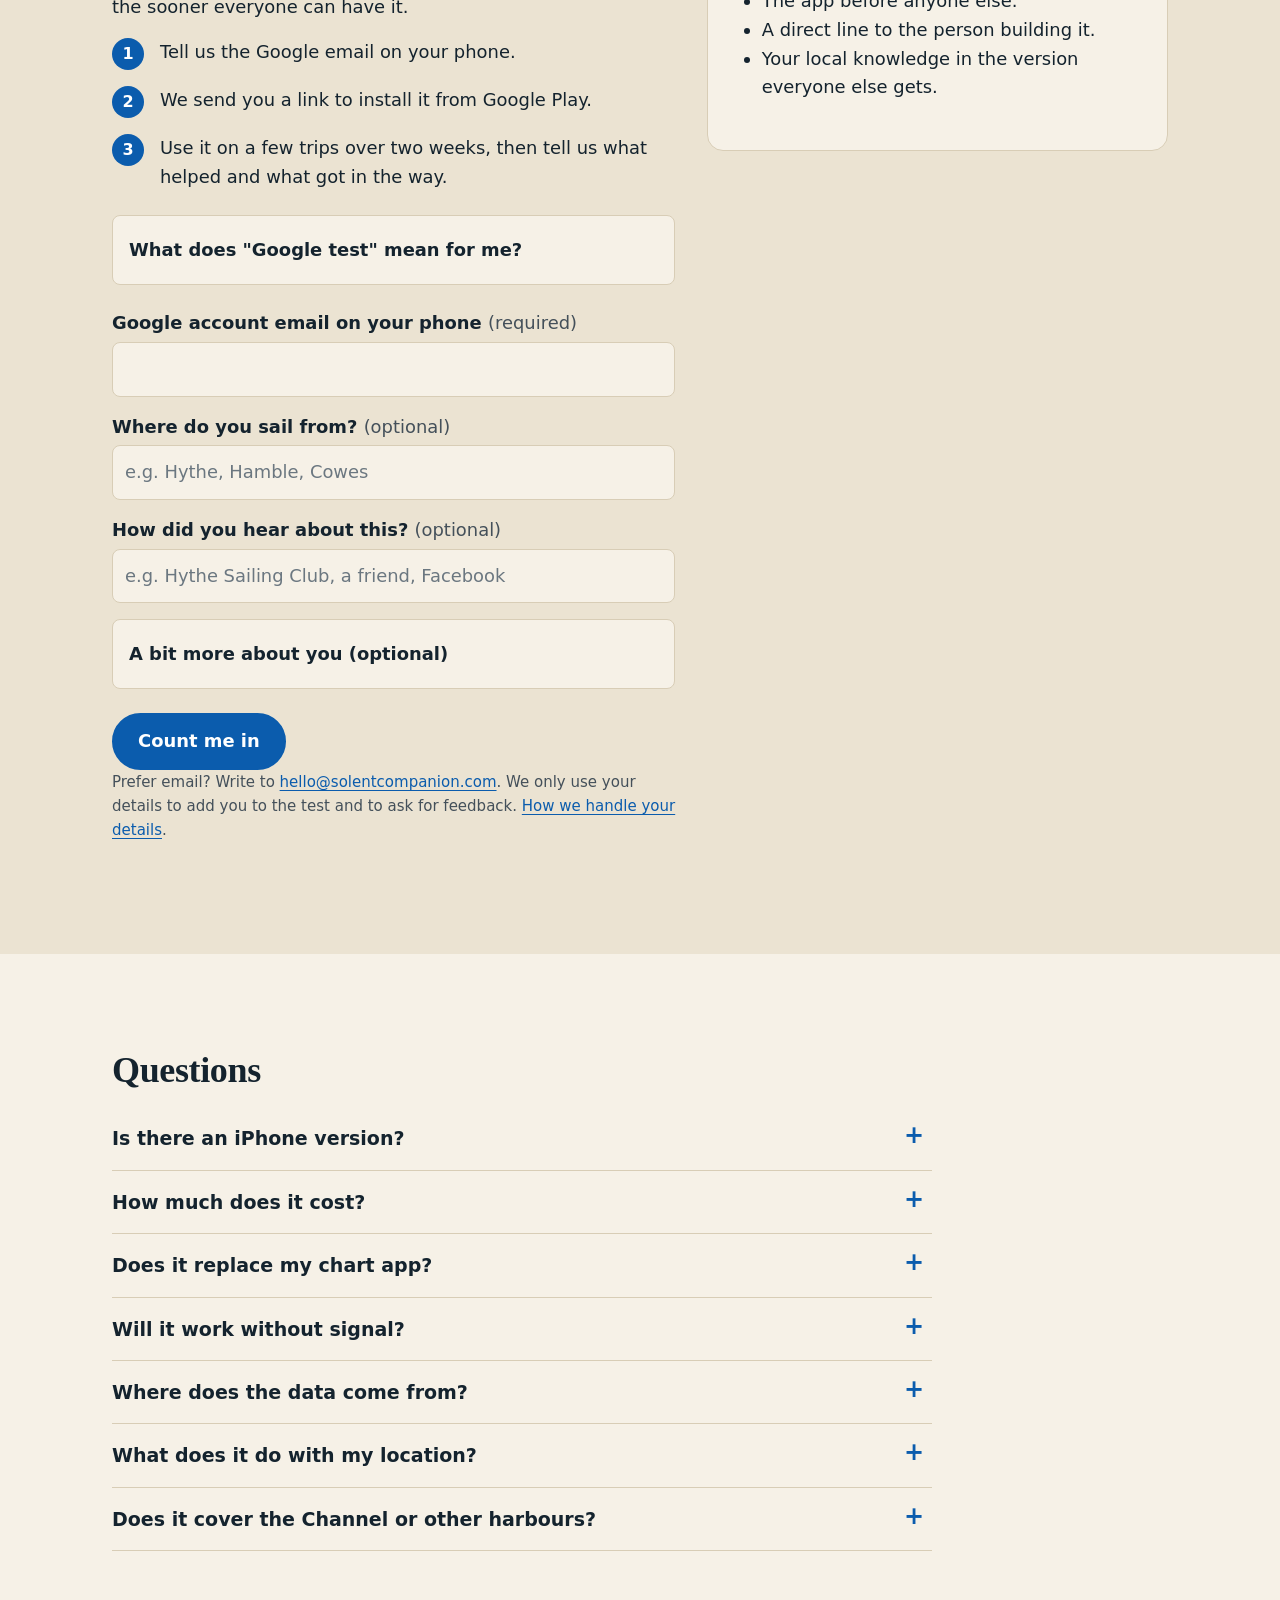
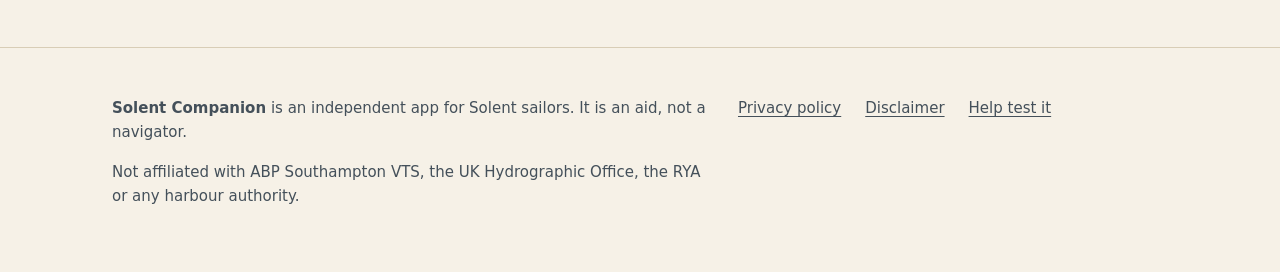
==== commit b42fc846: "Hero: photograph of a sloop and a container ship, with the app as an inset Co-Authored-By: Claude So" ====
--- a/index.html
+++ b/index.html
@@ -68,9 +68,12 @@
           <p class="fine">Android only. Free, no account, no ads. An aid, not a navigator.</p>
           <p class="audience">For owners who know the Solent, Day Skipper and Coastal Skipper students, and charterers who don't.</p>
         </div>
-        <figure>
-          <div class="device"><img class="phone" src="assets/img/hero-map.svg" width="360" height="740"
+        <figure class="hero-visual">
+          <img class="hero-photo-img" src="assets/img/hero-solent.jpg" width="1376" height="768"
+               alt="A small blue-hulled sloop under sail on the Solent with two crew in lifejackets, and a large container ship moving along the channel behind it.">
+          <div class="device inset"><img class="phone" src="assets/img/hero-map.svg" width="360" height="740"
                alt="The app's map of the central Solent. A 290 metre ship has a red Moving Prohibited Zone box ahead of it, a fast ferry shows its speed line, a green tide gate marks Bramble Bank, and a purple dashed area marks a notice. A caption reads: Advisory only, keep a lookout and monitor VHF 12."></div>
+          <figcaption>Illustrative image.</figcaption>
         </figure>
       </div>
     </section>
--- a/assets/css/site.css
+++ b/assets/css/site.css
@@ -1134,3 +1134,56 @@
 .questions .q a:hover {
   color: var(--primary);
 }
+
+/* Hero: photograph with the app as an inset */
+
+.hero-visual {
+  position: relative;
+  margin-bottom: var(--s7);
+}
+
+.hero-photo-img {
+  width: 100%;
+  height: auto;
+  aspect-ratio: 4 / 3;
+  object-fit: cover;
+  object-position: 70% 50%;
+  border-radius: var(--radius);
+  box-shadow: var(--shadow);
+}
+
+.hero-visual figcaption {
+  font-size: 13px;
+  color: var(--text-muted);
+  margin-top: var(--s2);
+  text-align: right;
+}
+
+.device.inset {
+  position: absolute;
+  left: var(--s4);
+  bottom: calc(var(--s7) * -0.6);
+  width: 28%;
+  max-width: 150px;
+  margin: 0;
+  padding: 6px;
+  border-radius: 26px;
+}
+
+.device.inset::before {
+  top: 10px;
+  width: 6px;
+  height: 6px;
+  margin-left: -3px;
+}
+
+.device.inset .phone {
+  border-radius: 20px;
+}
+
+@media (max-width: 899px) {
+  .hero-visual {
+    order: -1;
+    margin-bottom: var(--s8);
+  }
+}
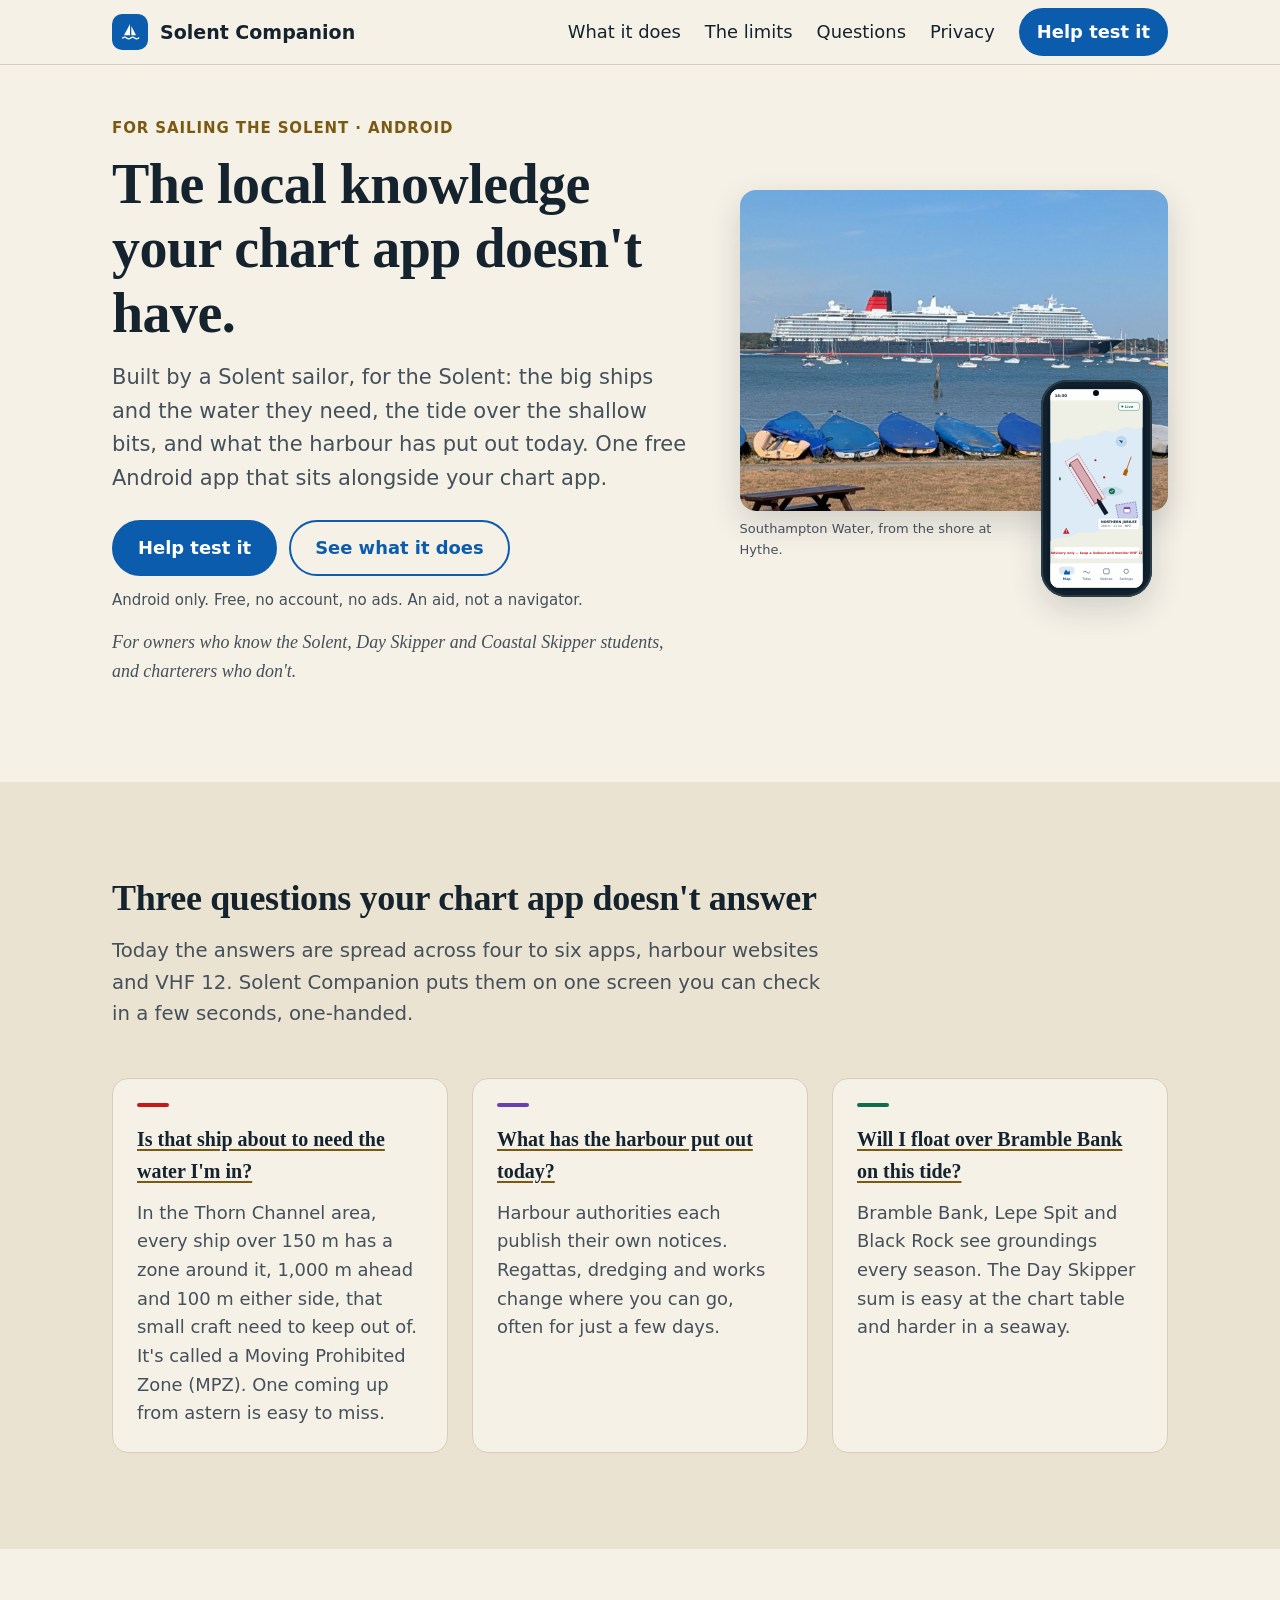
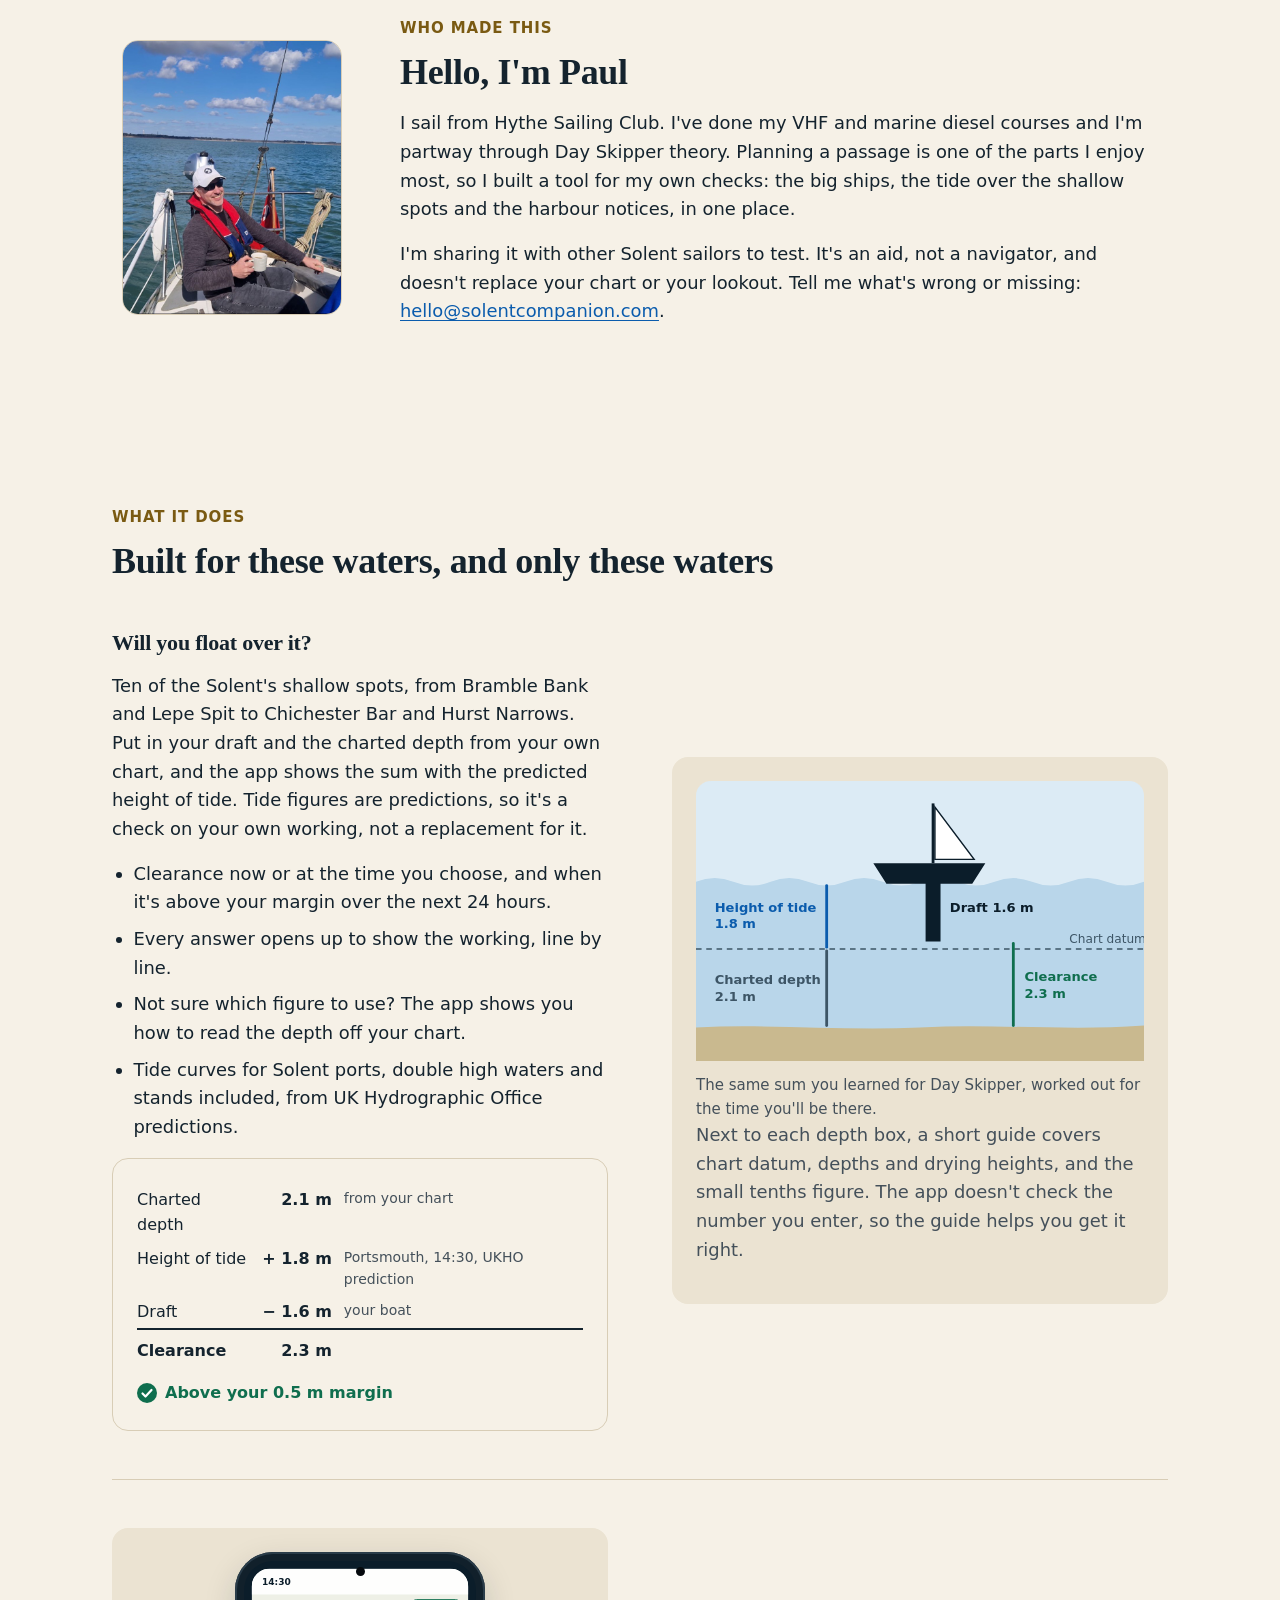
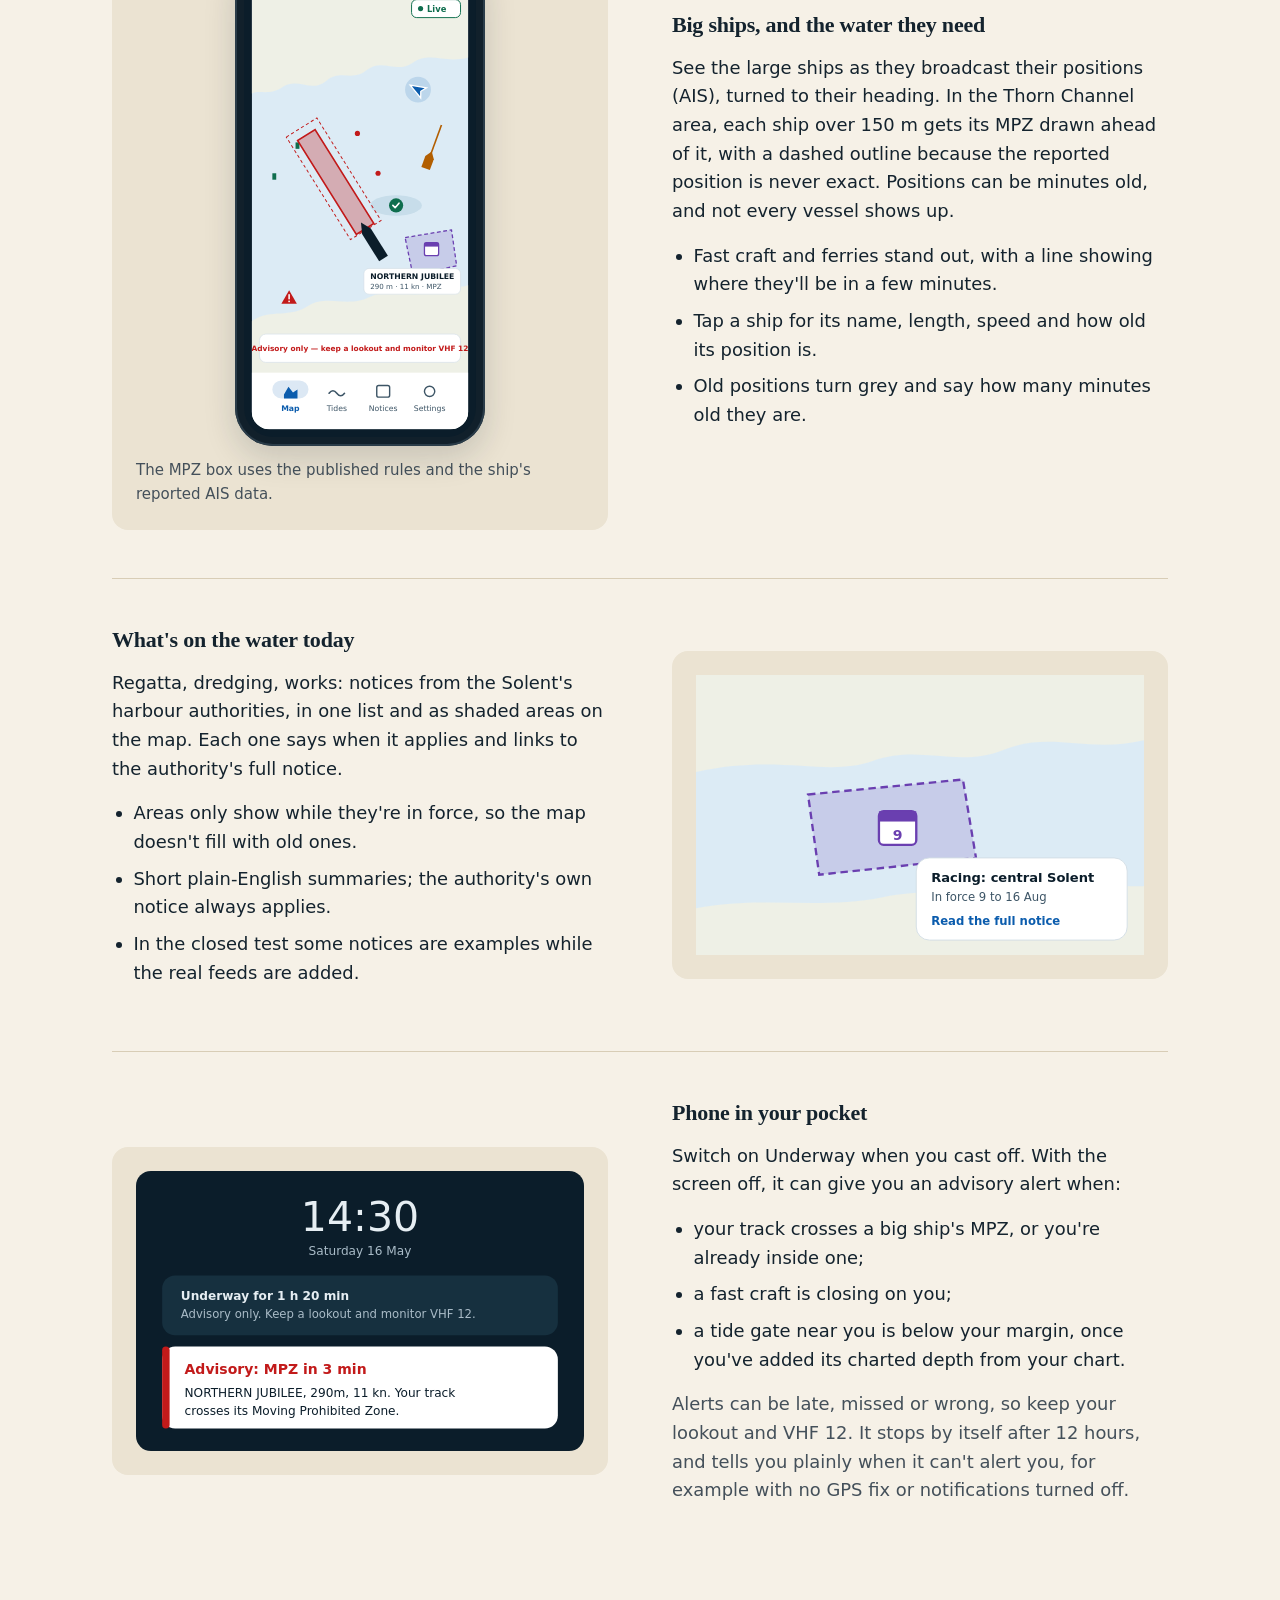
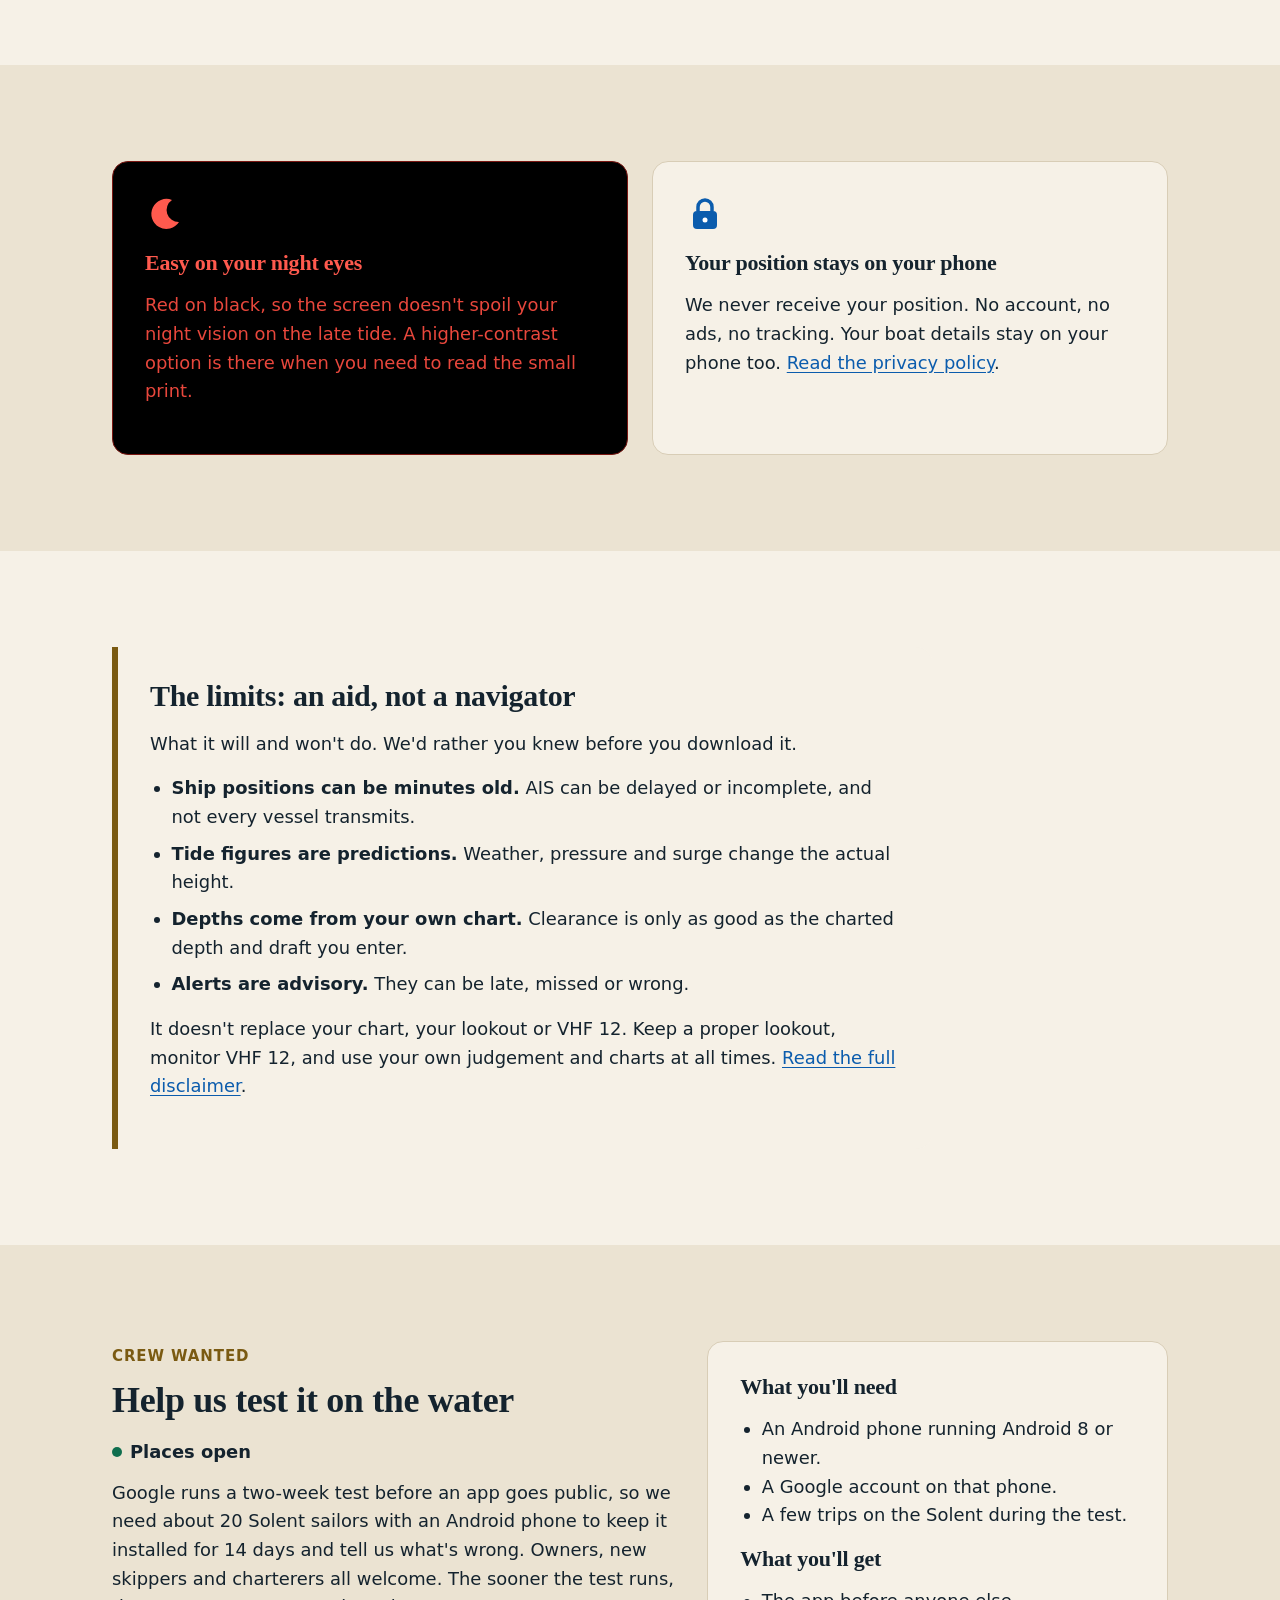
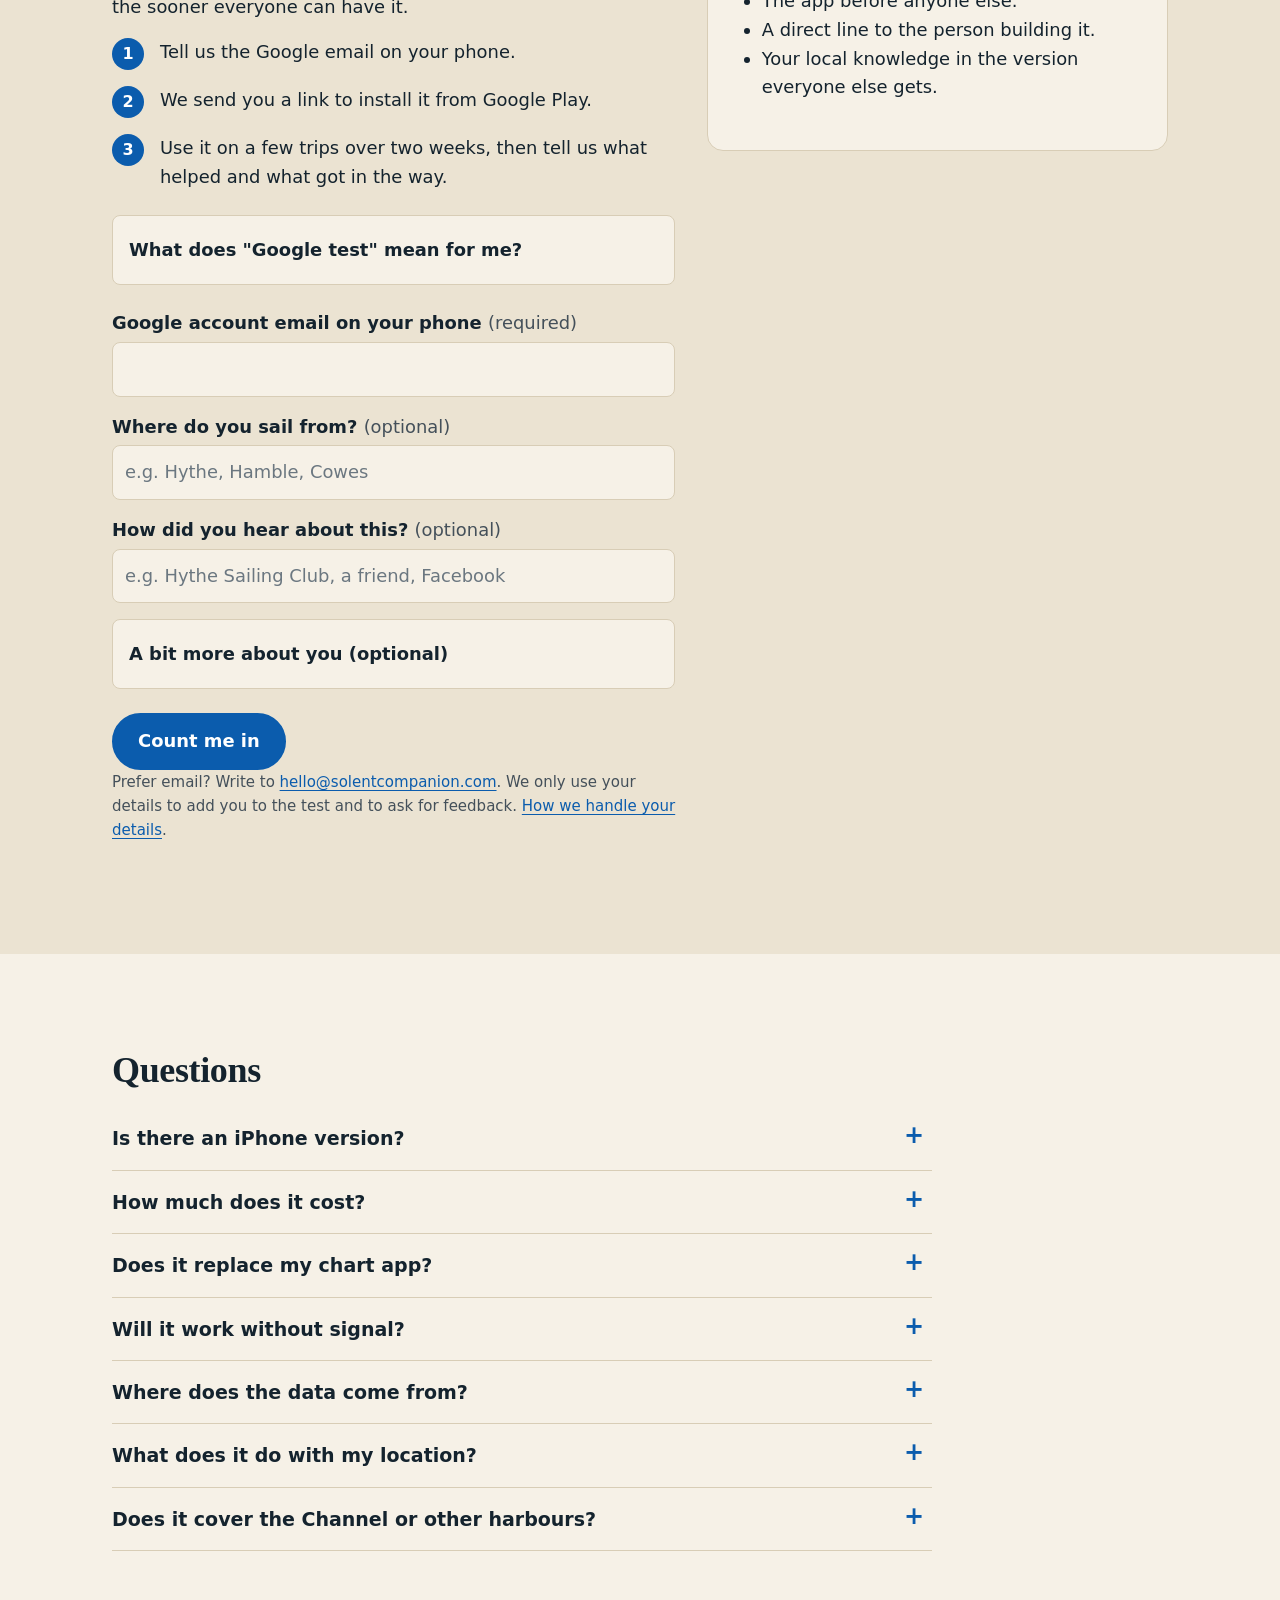
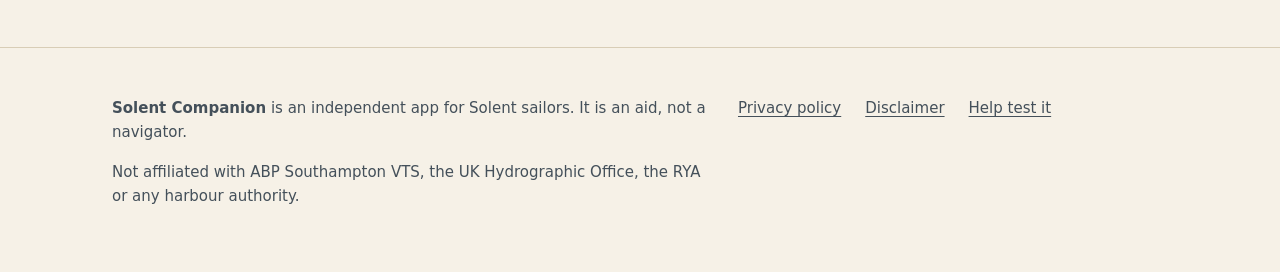
==== commit 1ded18ab: "Hero: use the owner's own photo of a cruise ship off Hythe, phone inset bottom-right Co-Authored-By:" ====
--- a/index.html
+++ b/index.html
@@ -69,11 +69,11 @@
           <p class="audience">For owners who know the Solent, Day Skipper and Coastal Skipper students, and charterers who don't.</p>
         </div>
         <figure class="hero-visual">
-          <img class="hero-photo-img" src="assets/img/hero-solent.jpg" width="1376" height="768"
-               alt="A small blue-hulled sloop under sail on the Solent with two crew in lifejackets, and a large container ship moving along the channel behind it.">
+          <img class="hero-photo-img" src="assets/img/hero-solent.jpg" width="1200" height="900"
+               alt="A large cruise ship passing yachts at their moorings on Southampton Water, seen from the shore at Hythe over a row of covered dinghies.">
           <div class="device inset"><img class="phone" src="assets/img/hero-map.svg" width="360" height="740"
                alt="The app's map of the central Solent. A 290 metre ship has a red Moving Prohibited Zone box ahead of it, a fast ferry shows its speed line, a green tide gate marks Bramble Bank, and a purple dashed area marks a notice. A caption reads: Advisory only, keep a lookout and monitor VHF 12."></div>
-          <figcaption>Illustrative image.</figcaption>
+          <figcaption>Southampton Water, from the shore at Hythe.</figcaption>
         </figure>
       </div>
     </section>
--- a/assets/css/site.css
+++ b/assets/css/site.css
@@ -1156,15 +1156,15 @@
   font-size: 13px;
   color: var(--text-muted);
   margin-top: var(--s2);
-  text-align: right;
+  max-width: 62%;
 }
 
 .device.inset {
   position: absolute;
-  left: var(--s4);
-  bottom: calc(var(--s7) * -0.6);
-  width: 28%;
-  max-width: 150px;
+  right: var(--s4);
+  bottom: calc(var(--s7) * -0.75);
+  width: 26%;
+  max-width: 130px;
   margin: 0;
   padding: 6px;
   border-radius: 26px;
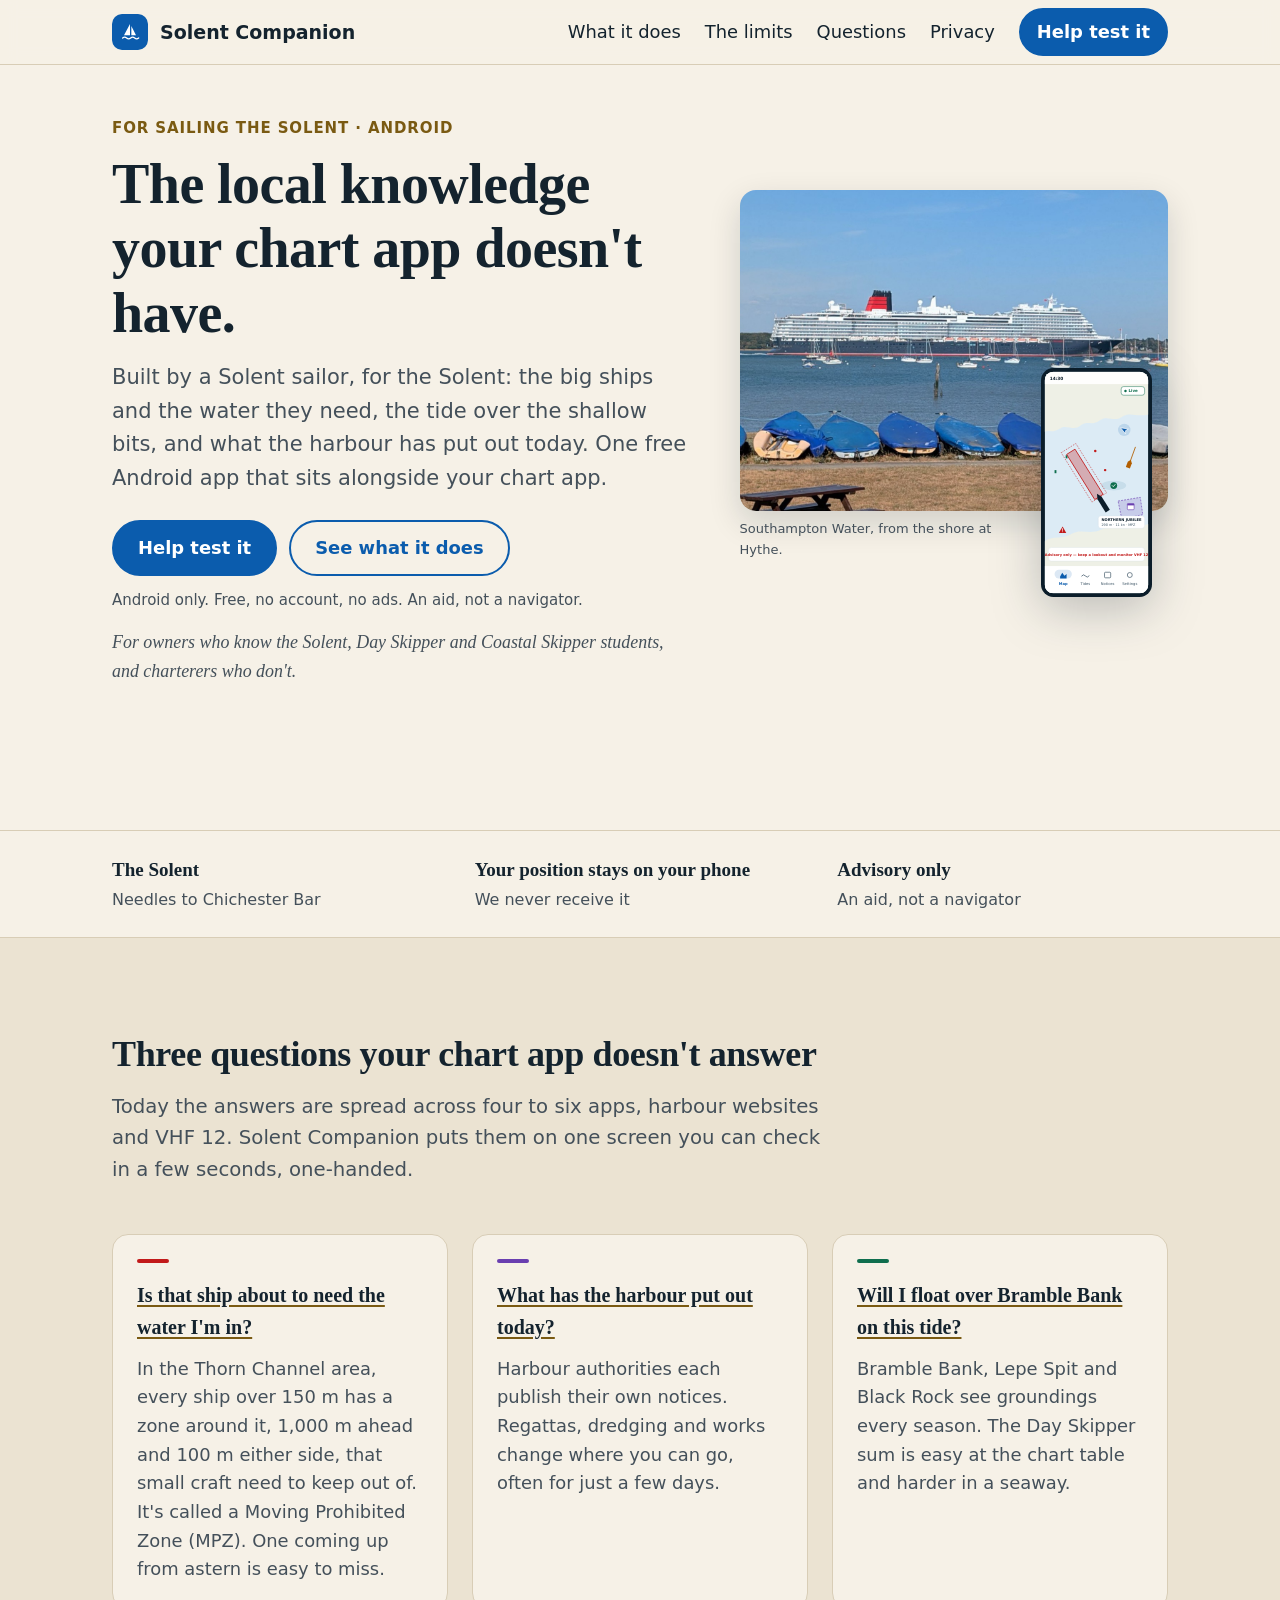
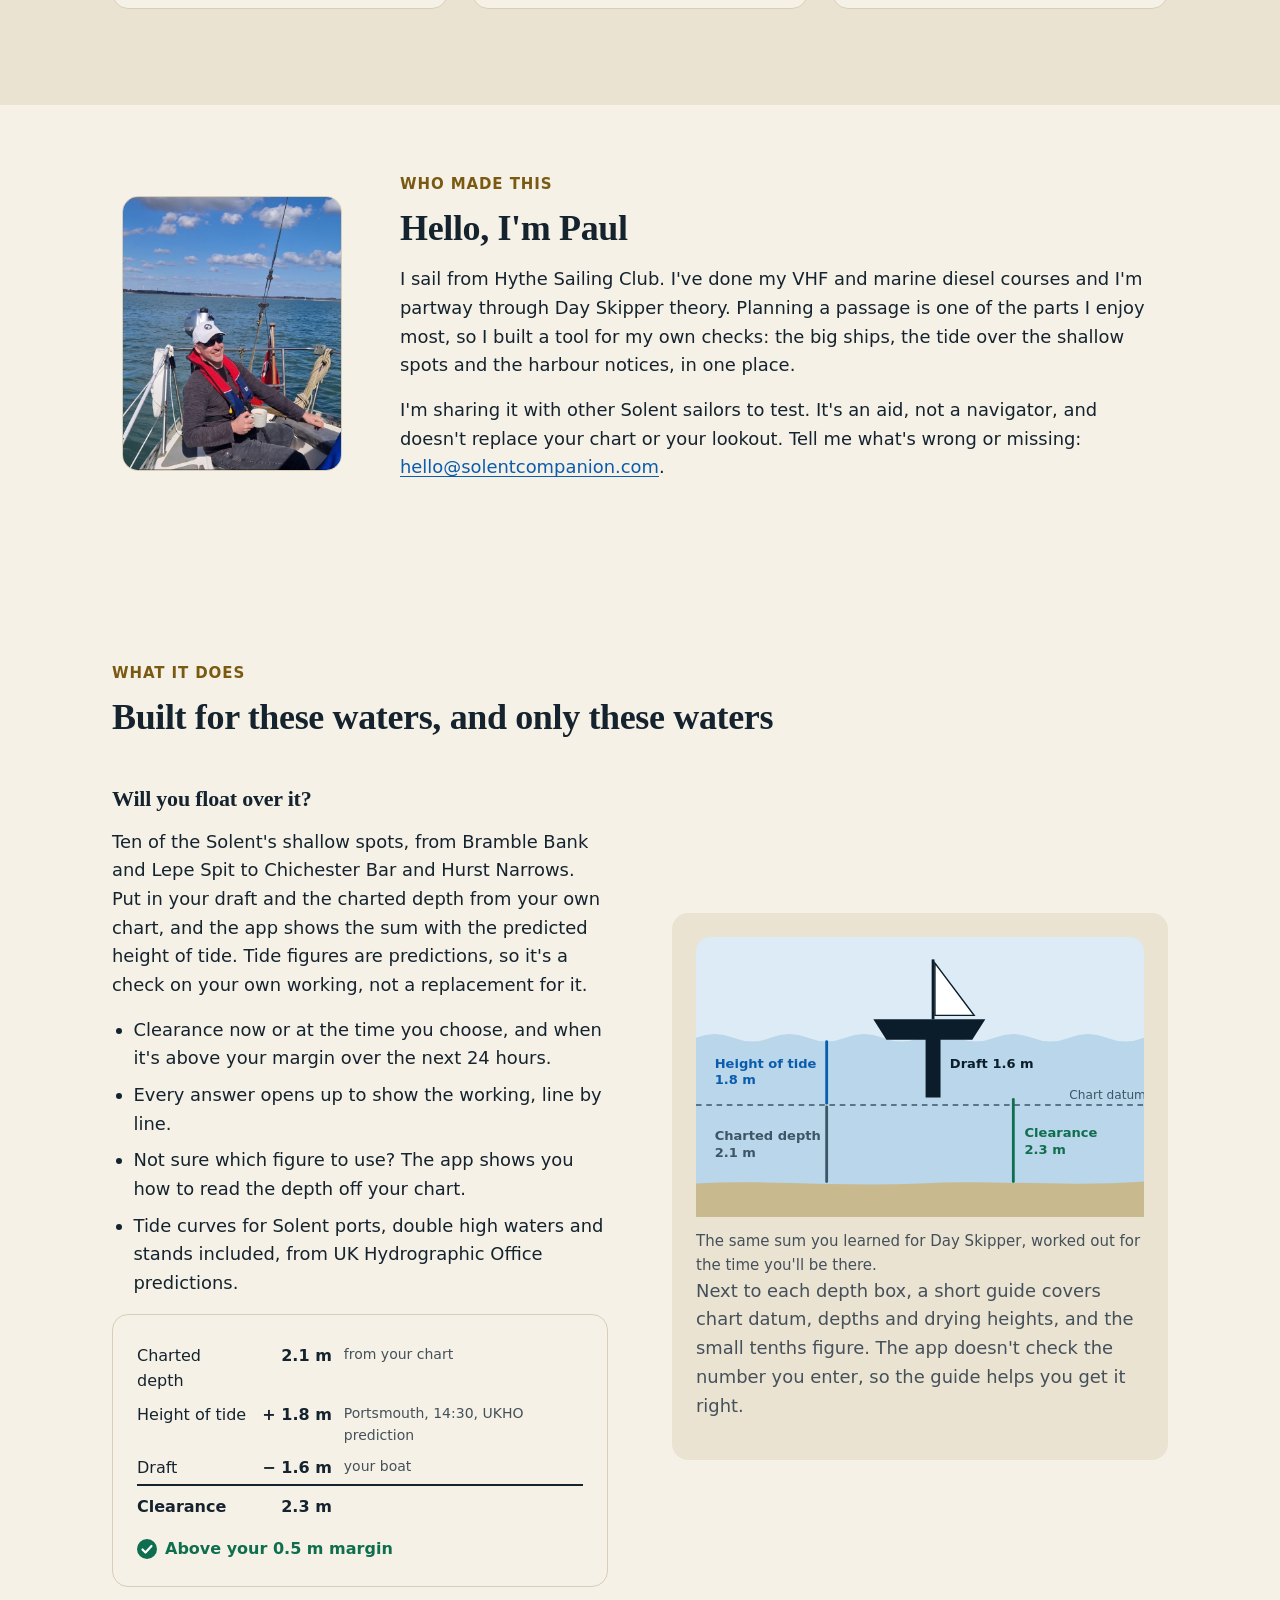
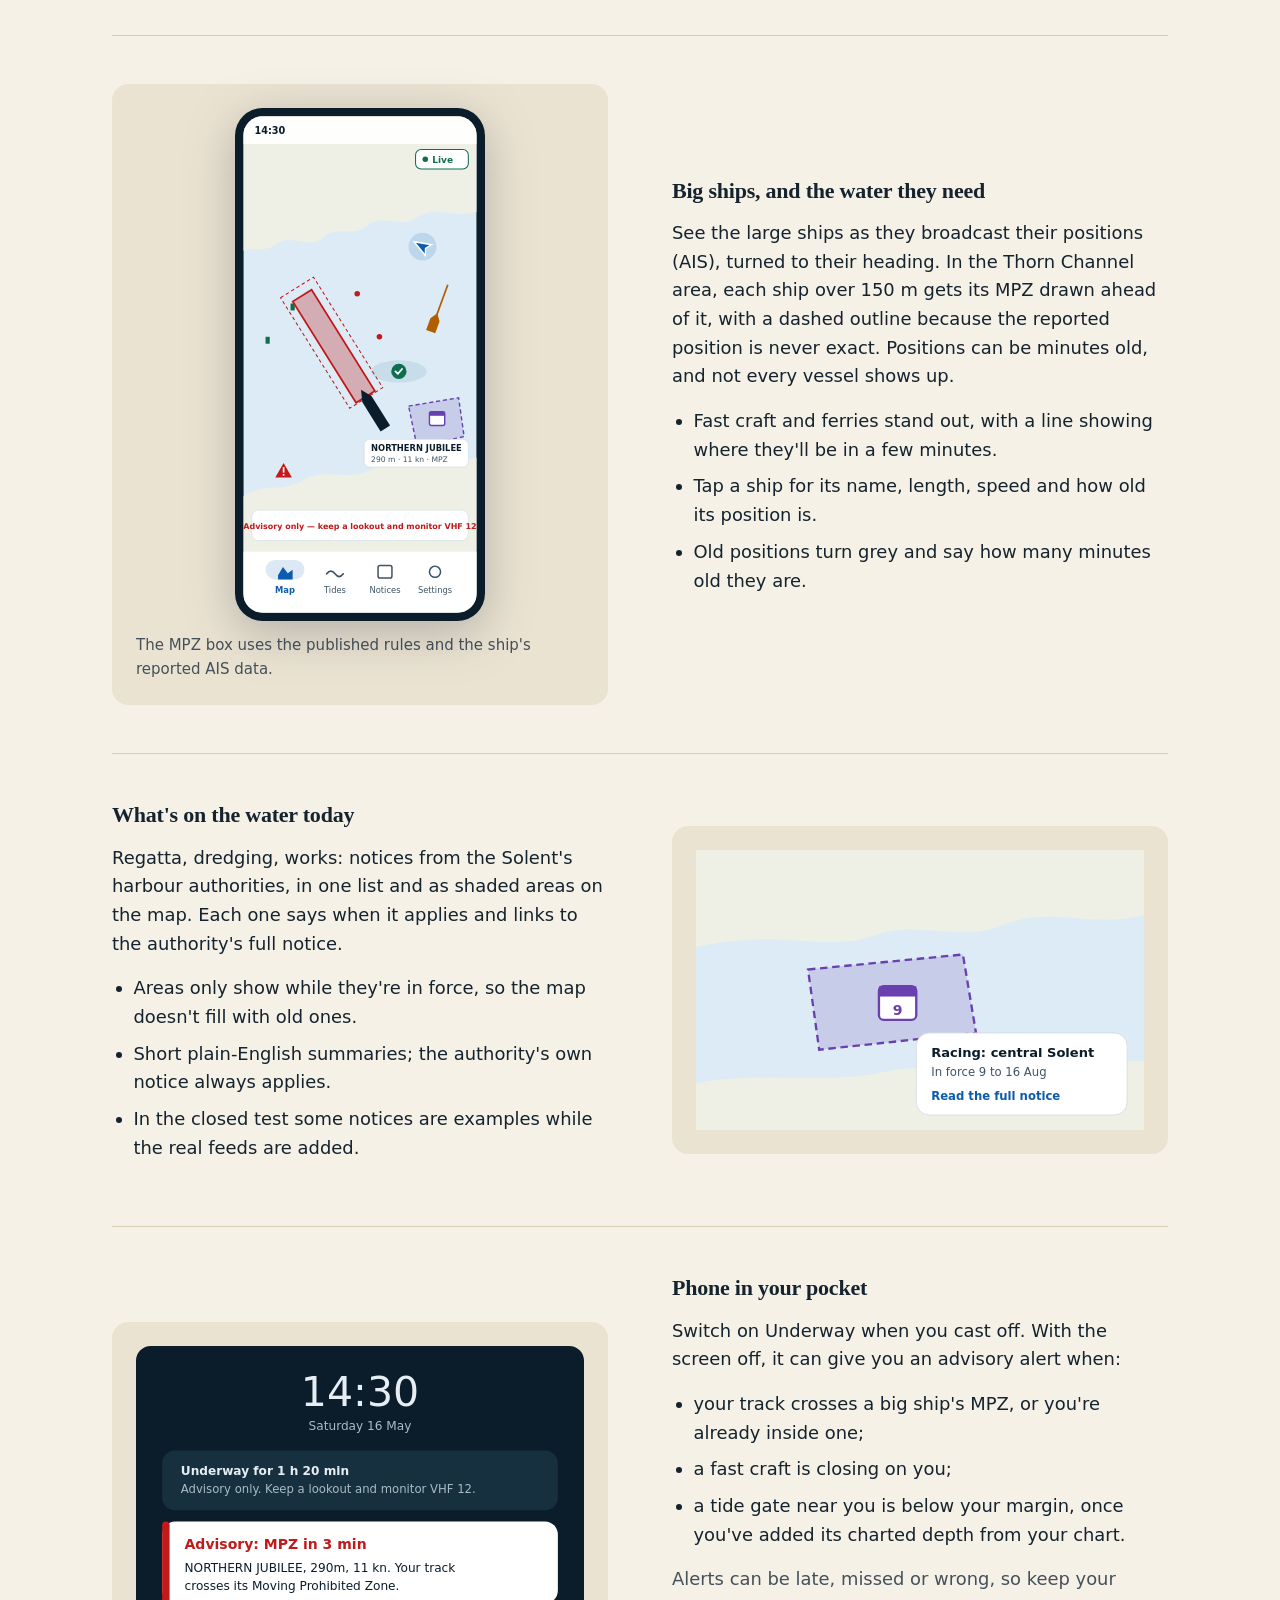
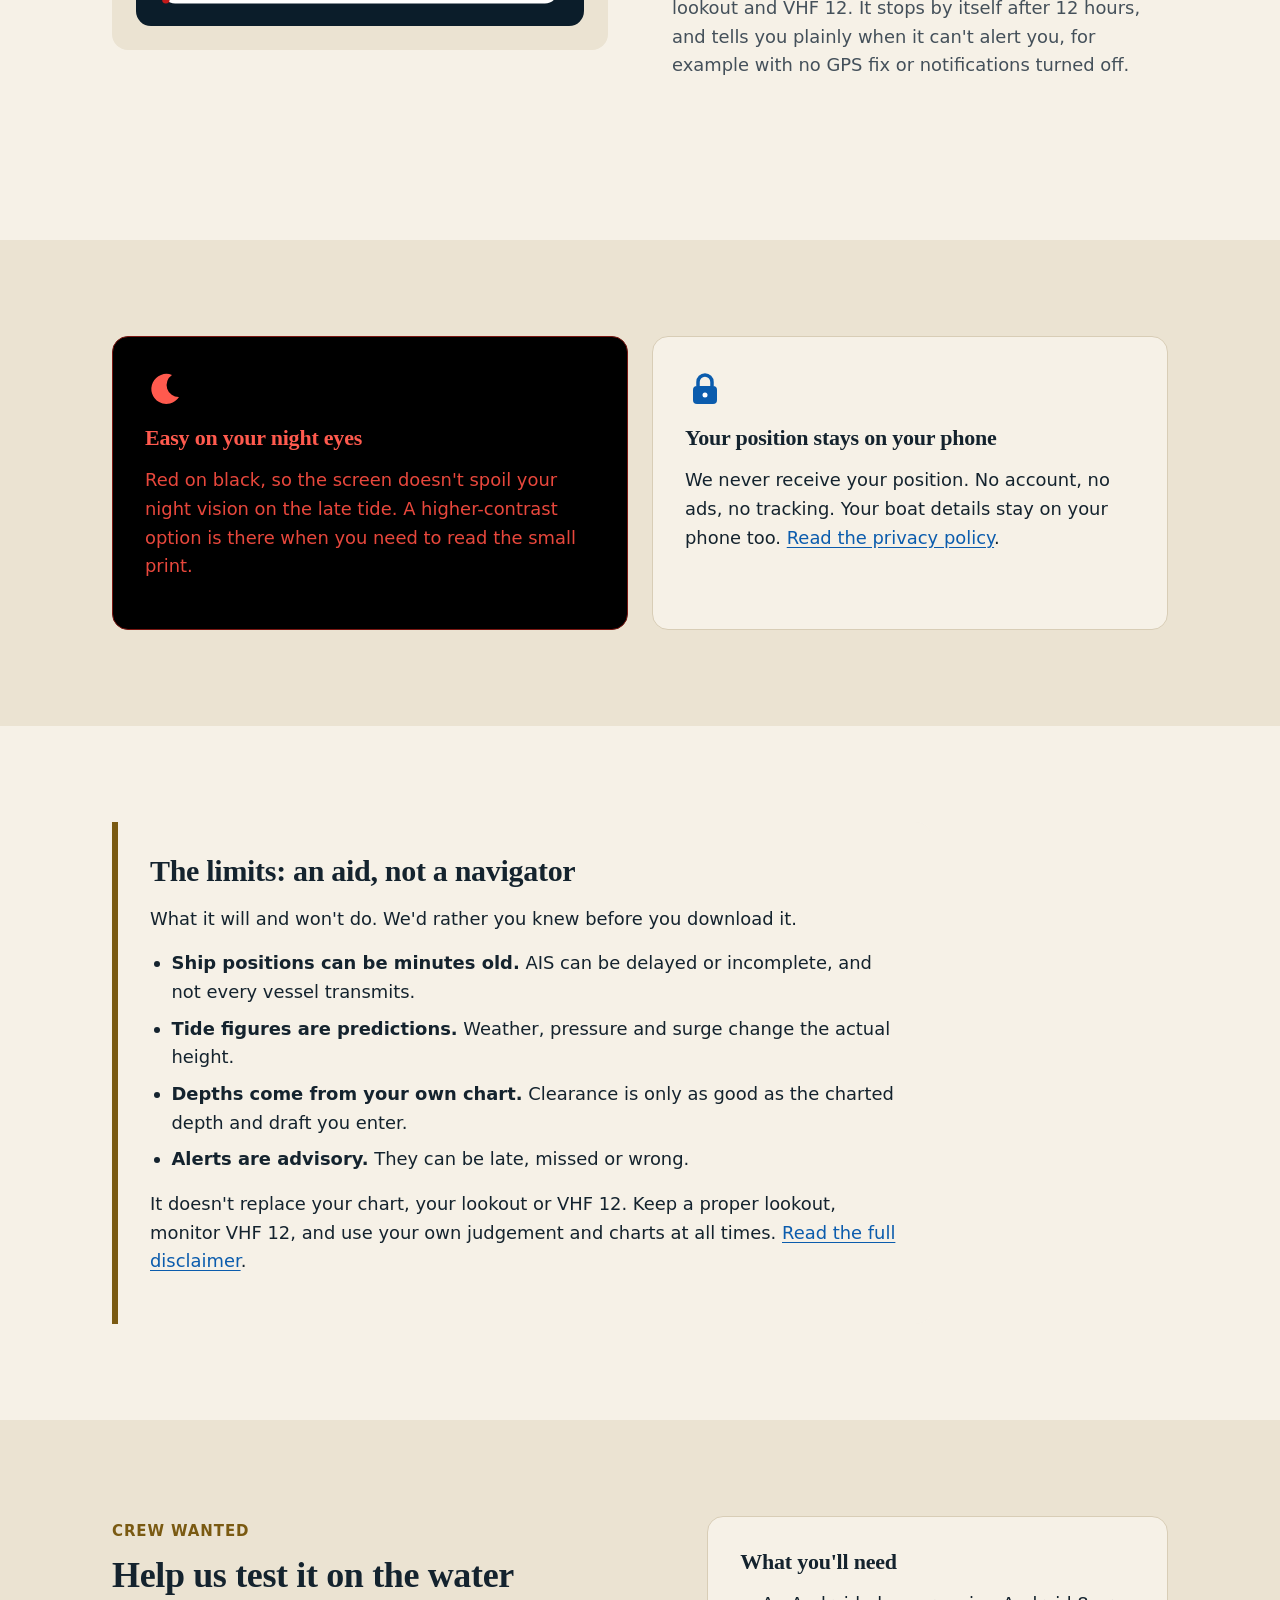
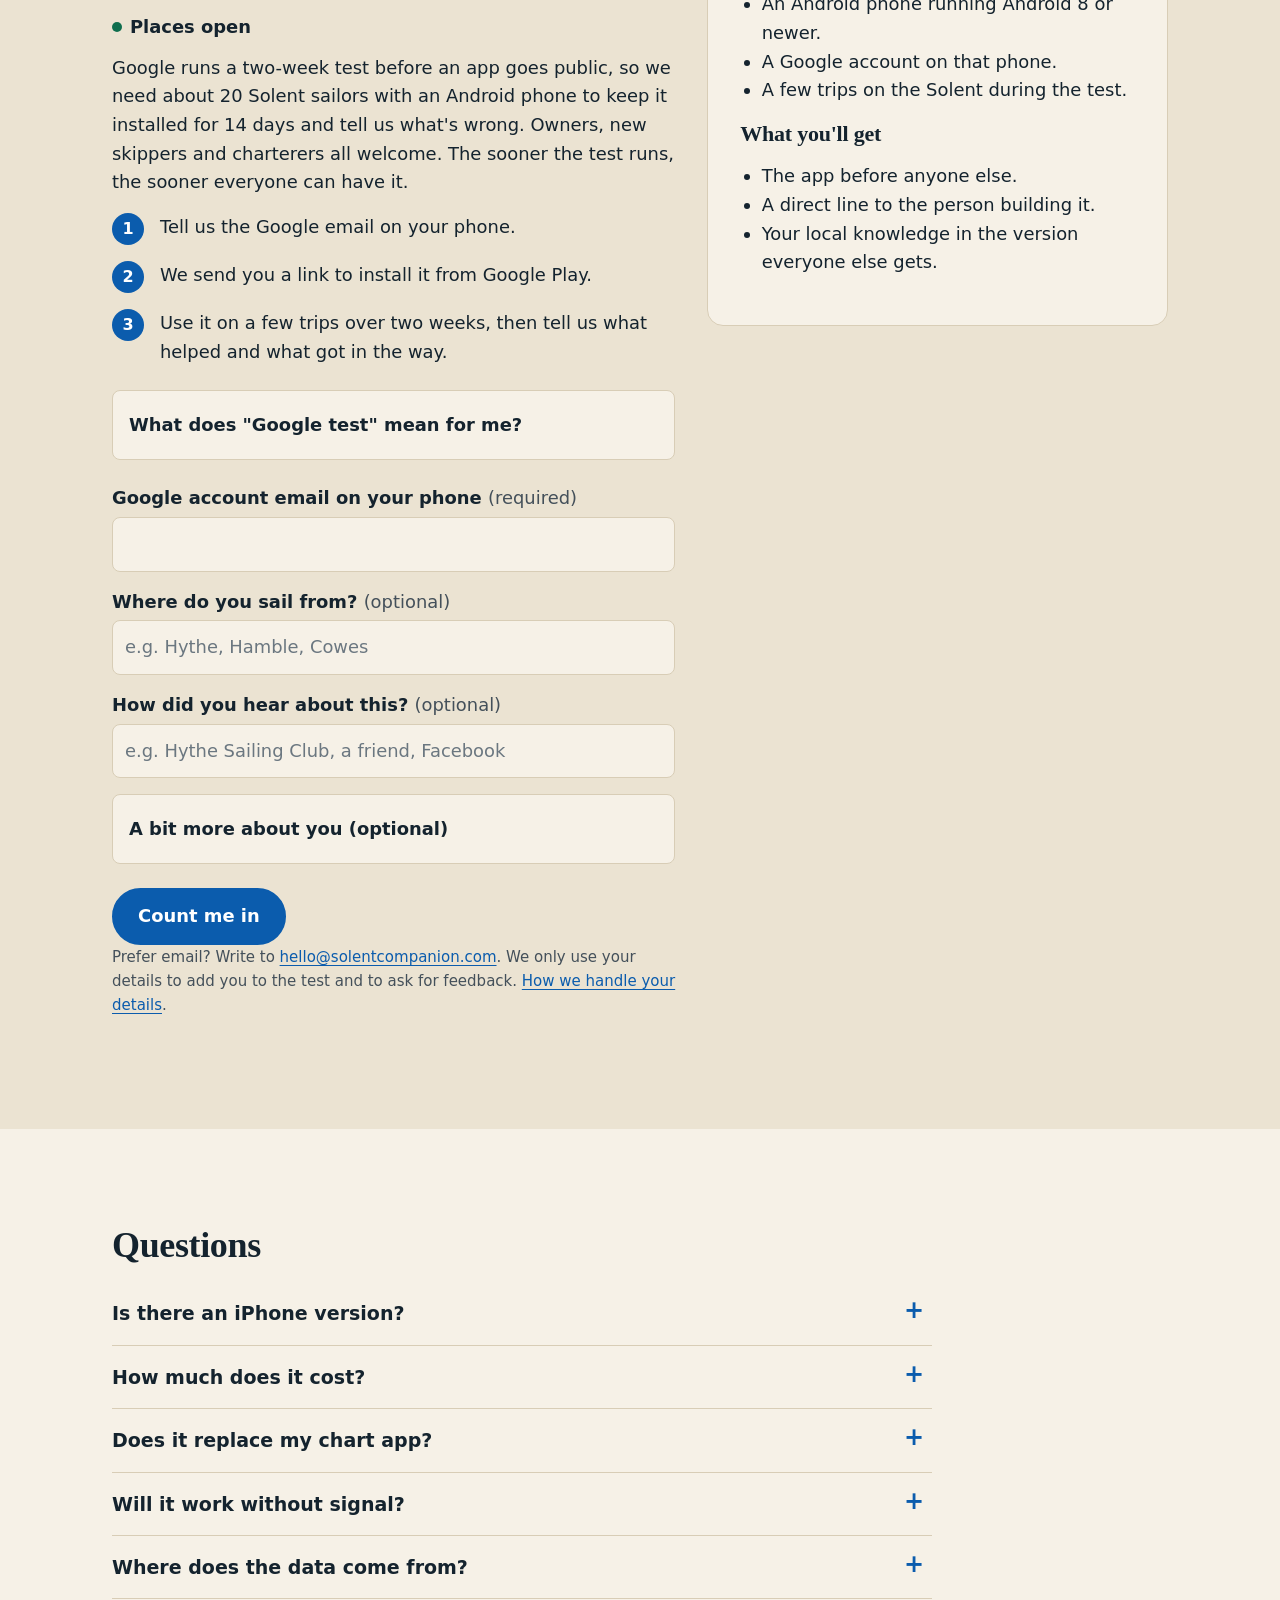
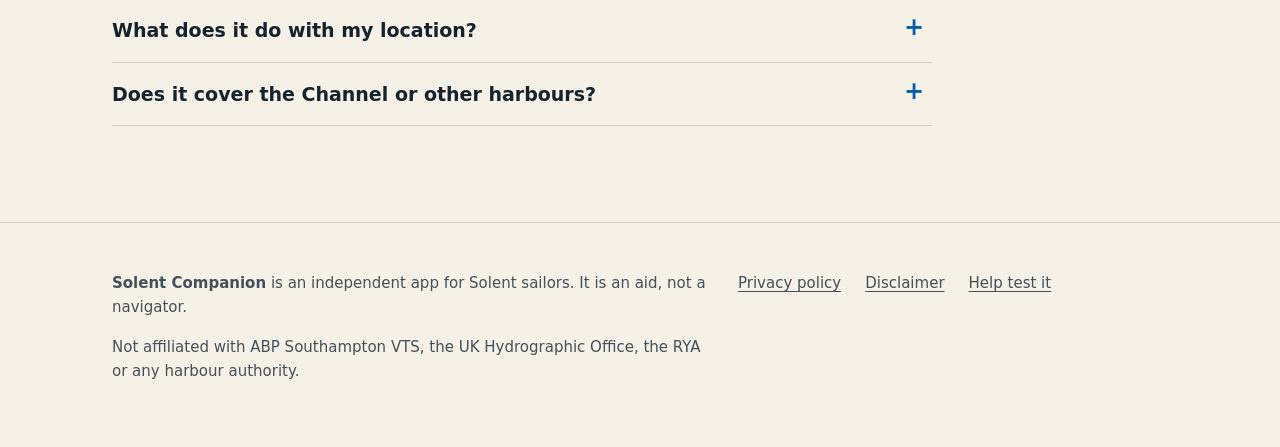
==== commit 1f81fb25: "Add an at-a-glance strip under the hero: coverage, position stays on phone, advisory only Co-Authore" ====
--- a/index.html
+++ b/index.html
@@ -78,6 +78,14 @@
       </div>
     </section>
 
+    <section class="glance" aria-label="At a glance">
+      <ul class="wrap">
+        <li><strong>The Solent</strong><span>Needles to Chichester Bar</span></li>
+        <li><strong>Your position stays on your phone</strong><span>We never receive it</span></li>
+        <li><strong>Advisory only</strong><span>An aid, not a navigator</span></li>
+      </ul>
+    </section>
+
     <section class="band" aria-labelledby="questions-title">
       <div class="wrap">
         <div class="section-head">
--- a/assets/css/site.css
+++ b/assets/css/site.css
@@ -1017,54 +1017,24 @@
   }
 }
 
-/* Phone frame around the app screens */
+/* The app screenshots already include their own phone body, so no extra frame here. */
 
 .device {
   max-width: 340px;
   margin: 0 auto;
-  padding: 12px;
-  background: #11202b;
-  border-radius: 48px;
-  box-shadow: var(--shadow), inset 0 0 0 2px #2a3c49;
-  position: relative;
-}
-
-.device::before {
-  content: "";
-  position: absolute;
-  top: 20px;
-  left: 50%;
-  width: 12px;
-  height: 12px;
-  margin-left: -6px;
-  border-radius: 50%;
-  background: #05090d;
-  z-index: 1;
+  filter: drop-shadow(0 12px 24px rgb(11 29 42 / 0.25));
 }
 
 .device .phone {
   display: block;
   max-width: 100%;
   height: auto;
-  border-radius: 36px;
+  border-radius: 0;
   box-shadow: none;
 }
 
 .device.small {
   max-width: 250px;
-  padding: 9px;
-  border-radius: 38px;
-}
-
-.device.small::before {
-  top: 15px;
-  width: 9px;
-  height: 9px;
-  margin-left: -4px;
-}
-
-.device.small .phone {
-  border-radius: 29px;
 }
 
 /* Warmer, sailor-facing touches */
@@ -1166,19 +1136,6 @@
   width: 26%;
   max-width: 130px;
   margin: 0;
-  padding: 6px;
-  border-radius: 26px;
-}
-
-.device.inset::before {
-  top: 10px;
-  width: 6px;
-  height: 6px;
-  margin-left: -3px;
-}
-
-.device.inset .phone {
-  border-radius: 20px;
 }
 
 @media (max-width: 899px) {
@@ -1187,3 +1144,43 @@
     margin-bottom: var(--s8);
   }
 }
+
+/* At a glance strip under the hero */
+
+.glance {
+  border-top: 1px solid var(--line);
+  border-bottom: 1px solid var(--line);
+  margin-top: var(--s7);
+  padding: 0;
+}
+
+.glance ul {
+  list-style: none;
+  display: grid;
+  gap: var(--s4);
+  margin: 0 auto;
+  padding-top: var(--s5);
+  padding-bottom: var(--s5);
+}
+
+.glance li {
+  display: grid;
+  gap: 2px;
+}
+
+.glance strong {
+  font-family: var(--font-serif);
+  font-size: 19px;
+}
+
+.glance span {
+  color: var(--text-muted);
+  font-size: 16px;
+}
+
+@media (min-width: 800px) {
+  .glance ul {
+    grid-template-columns: repeat(3, 1fr);
+    gap: var(--s6);
+  }
+}
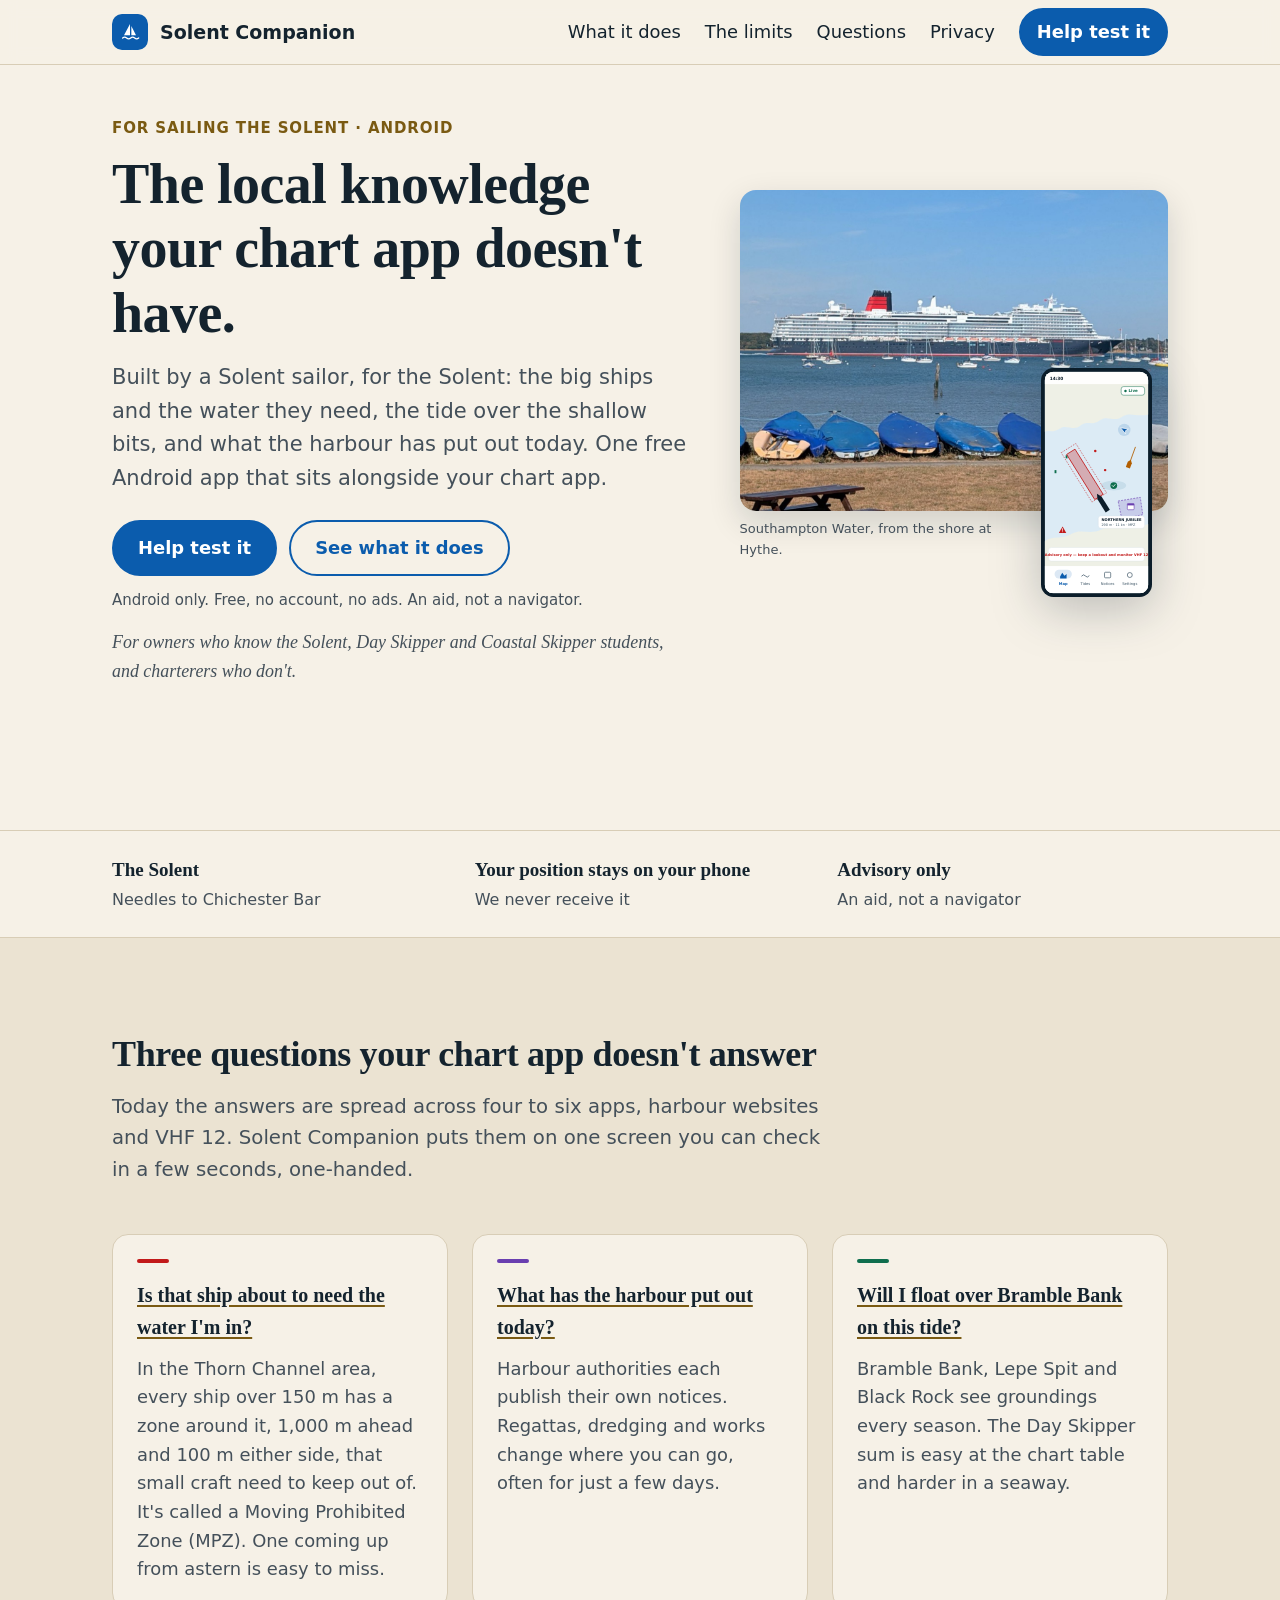
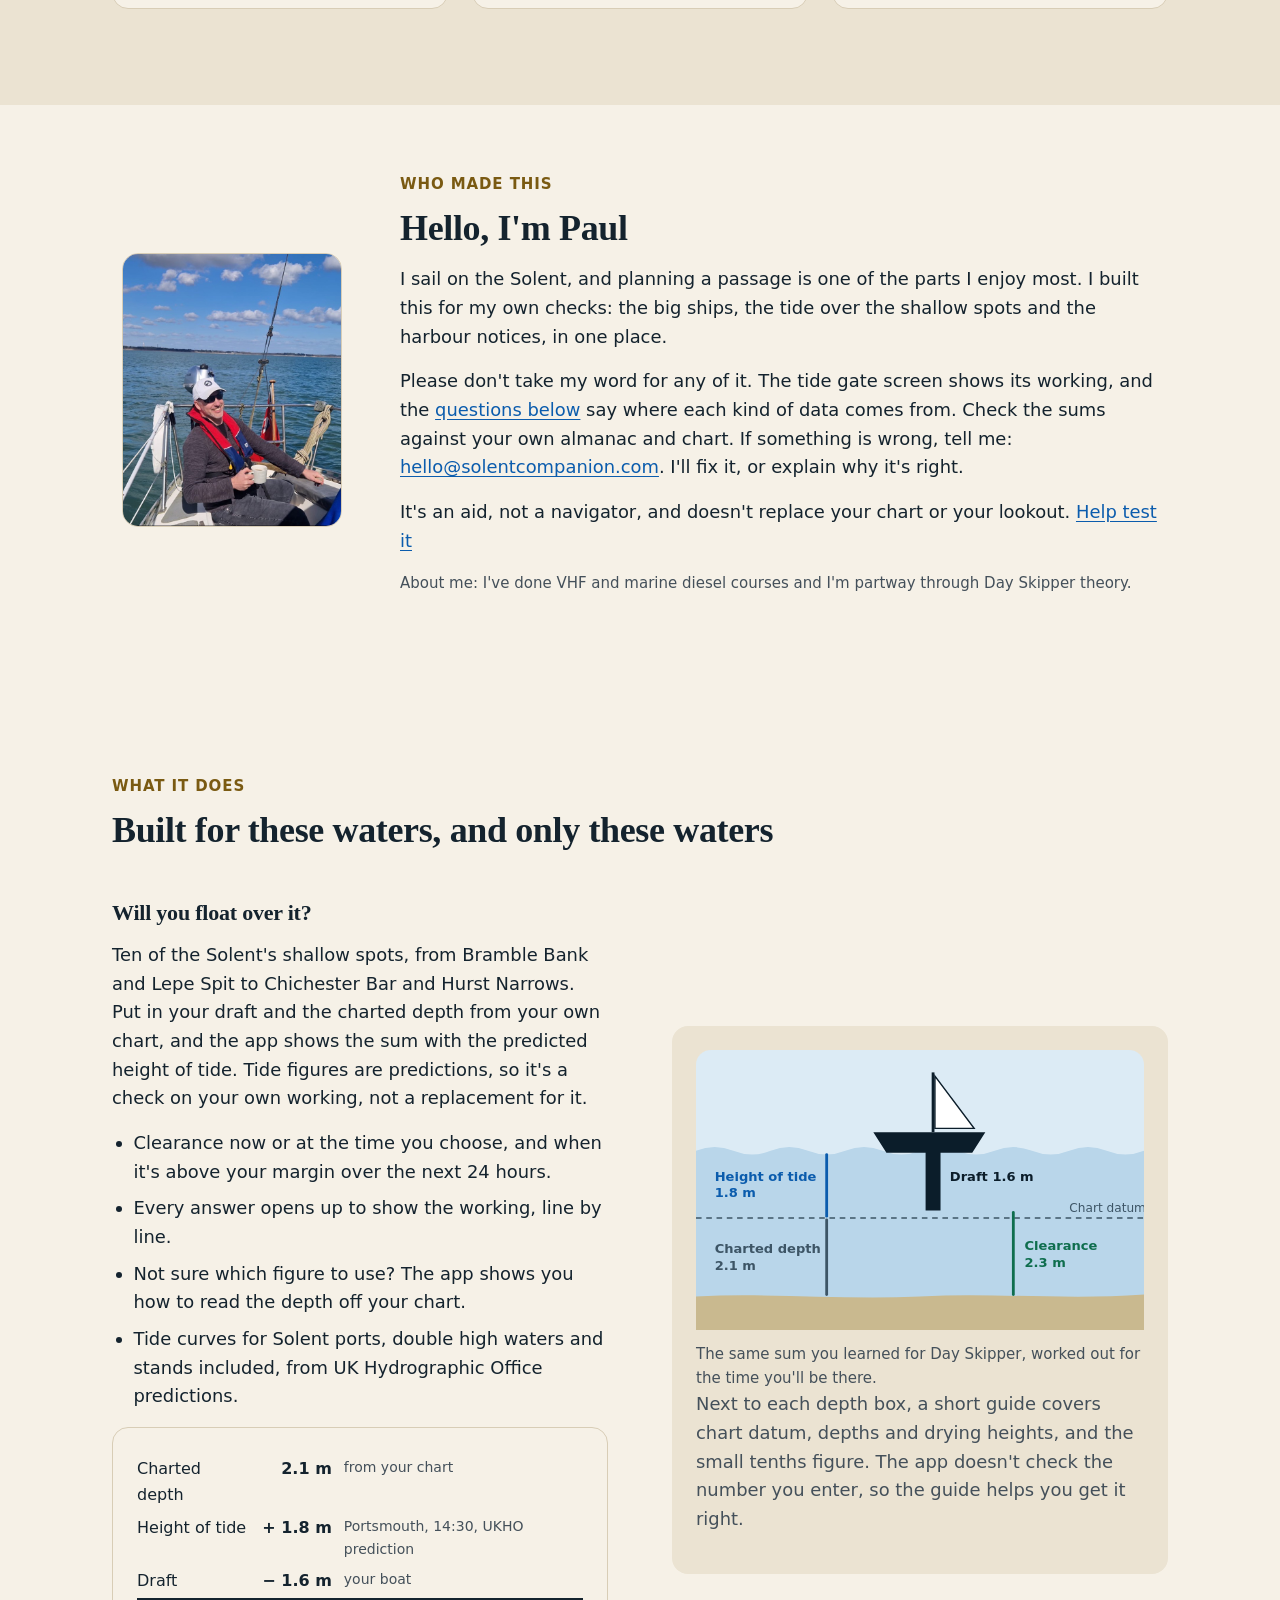
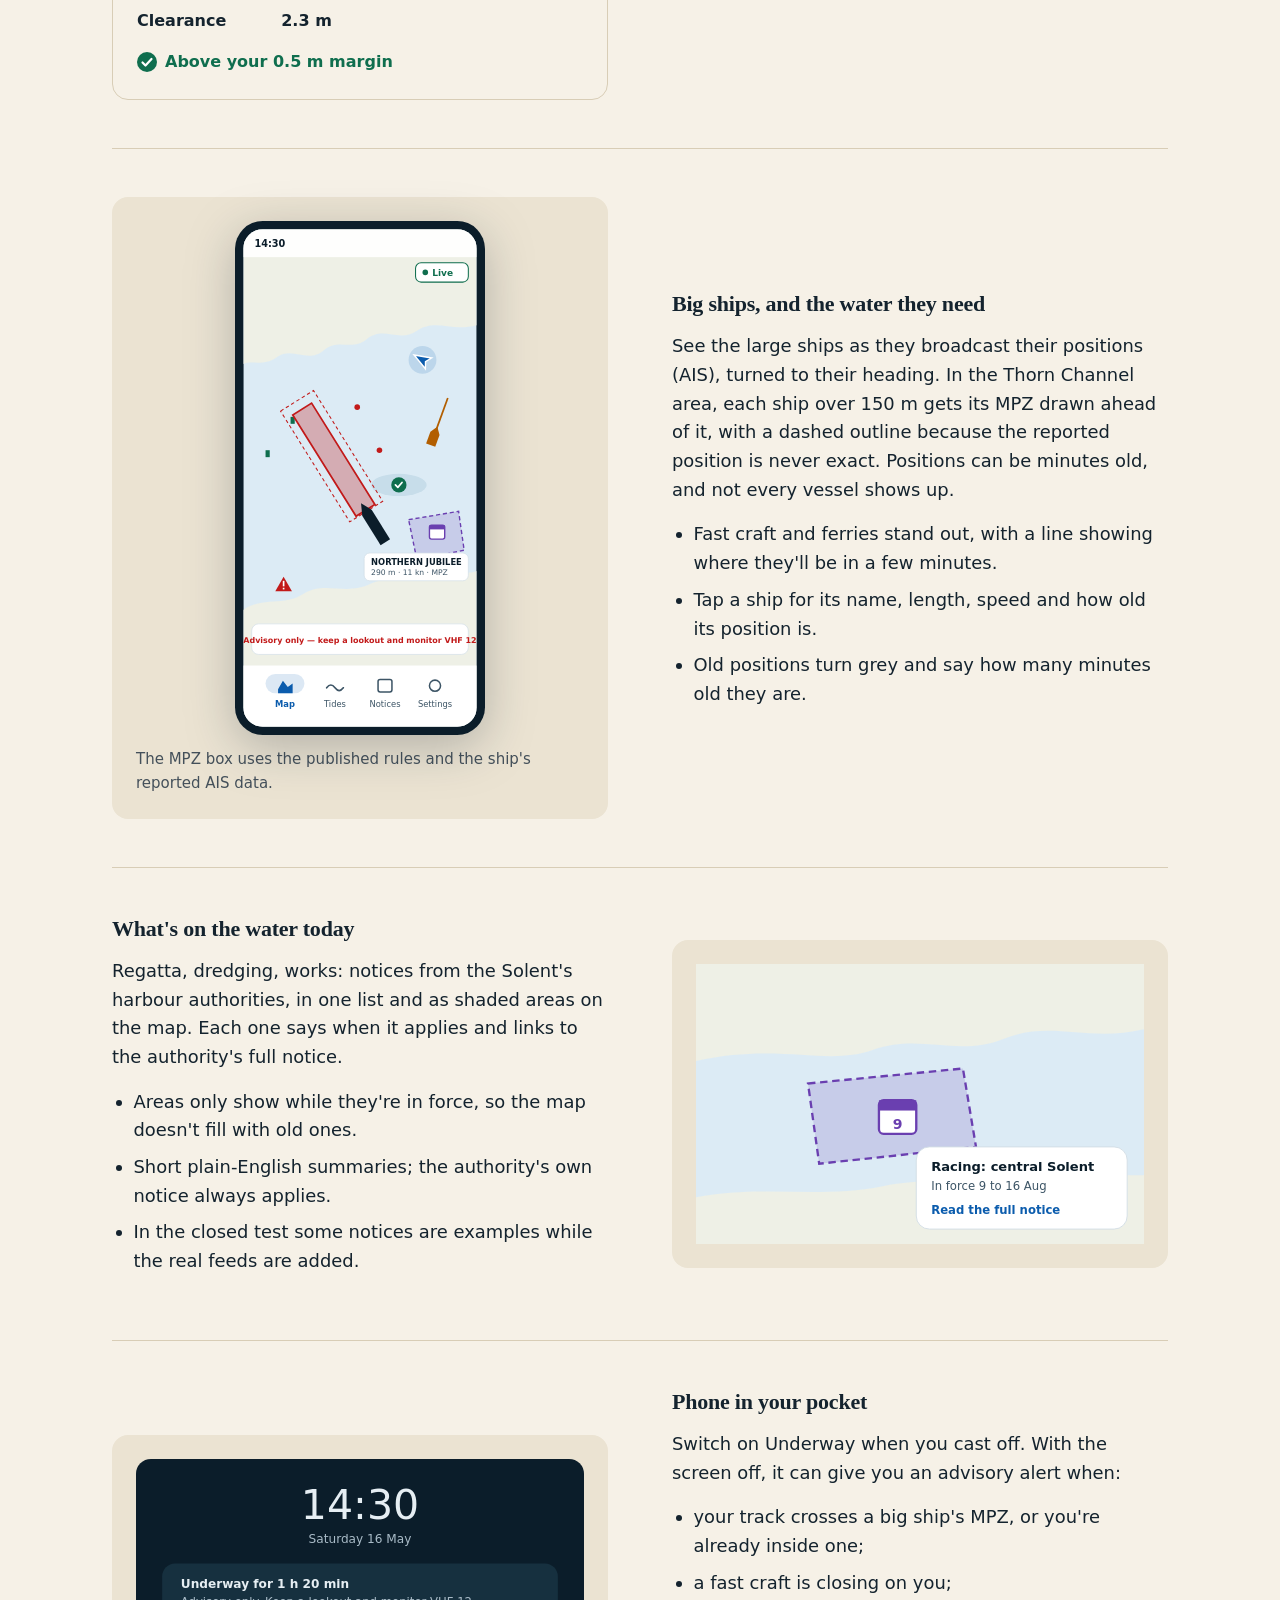
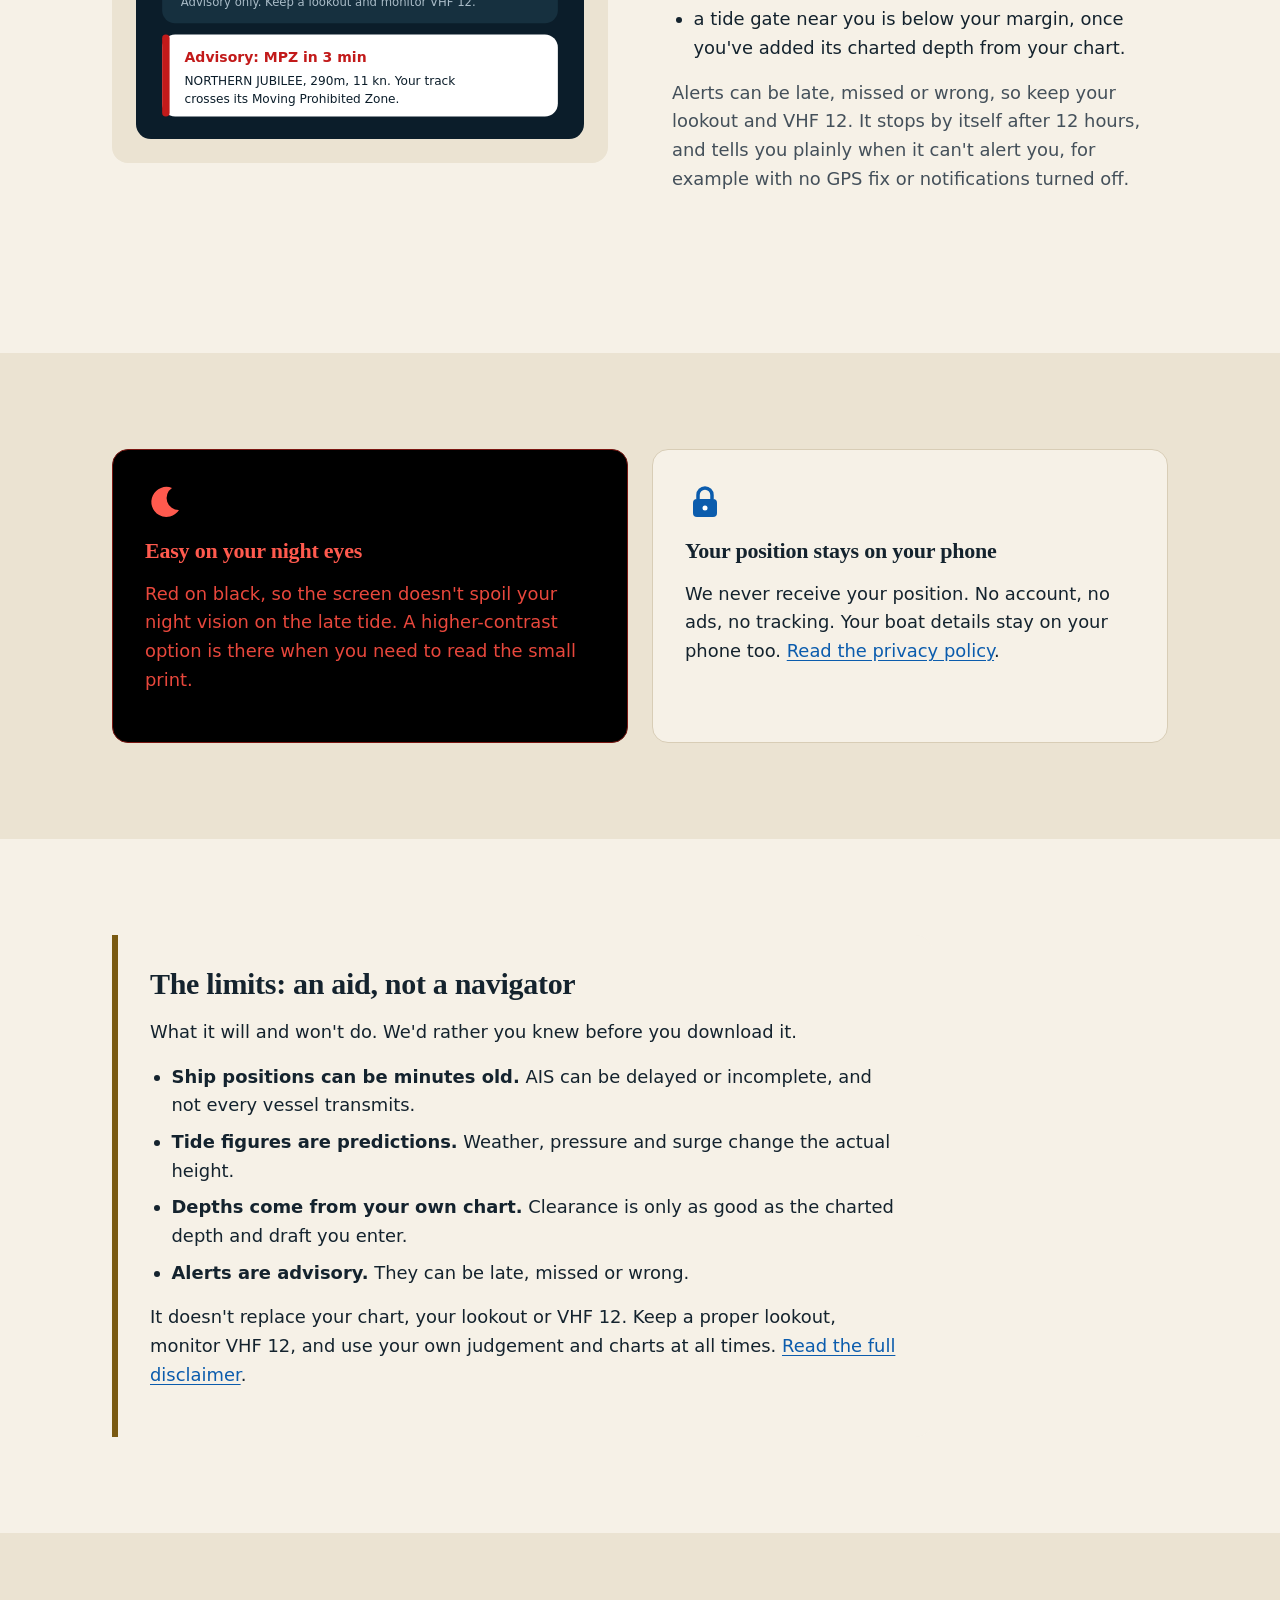
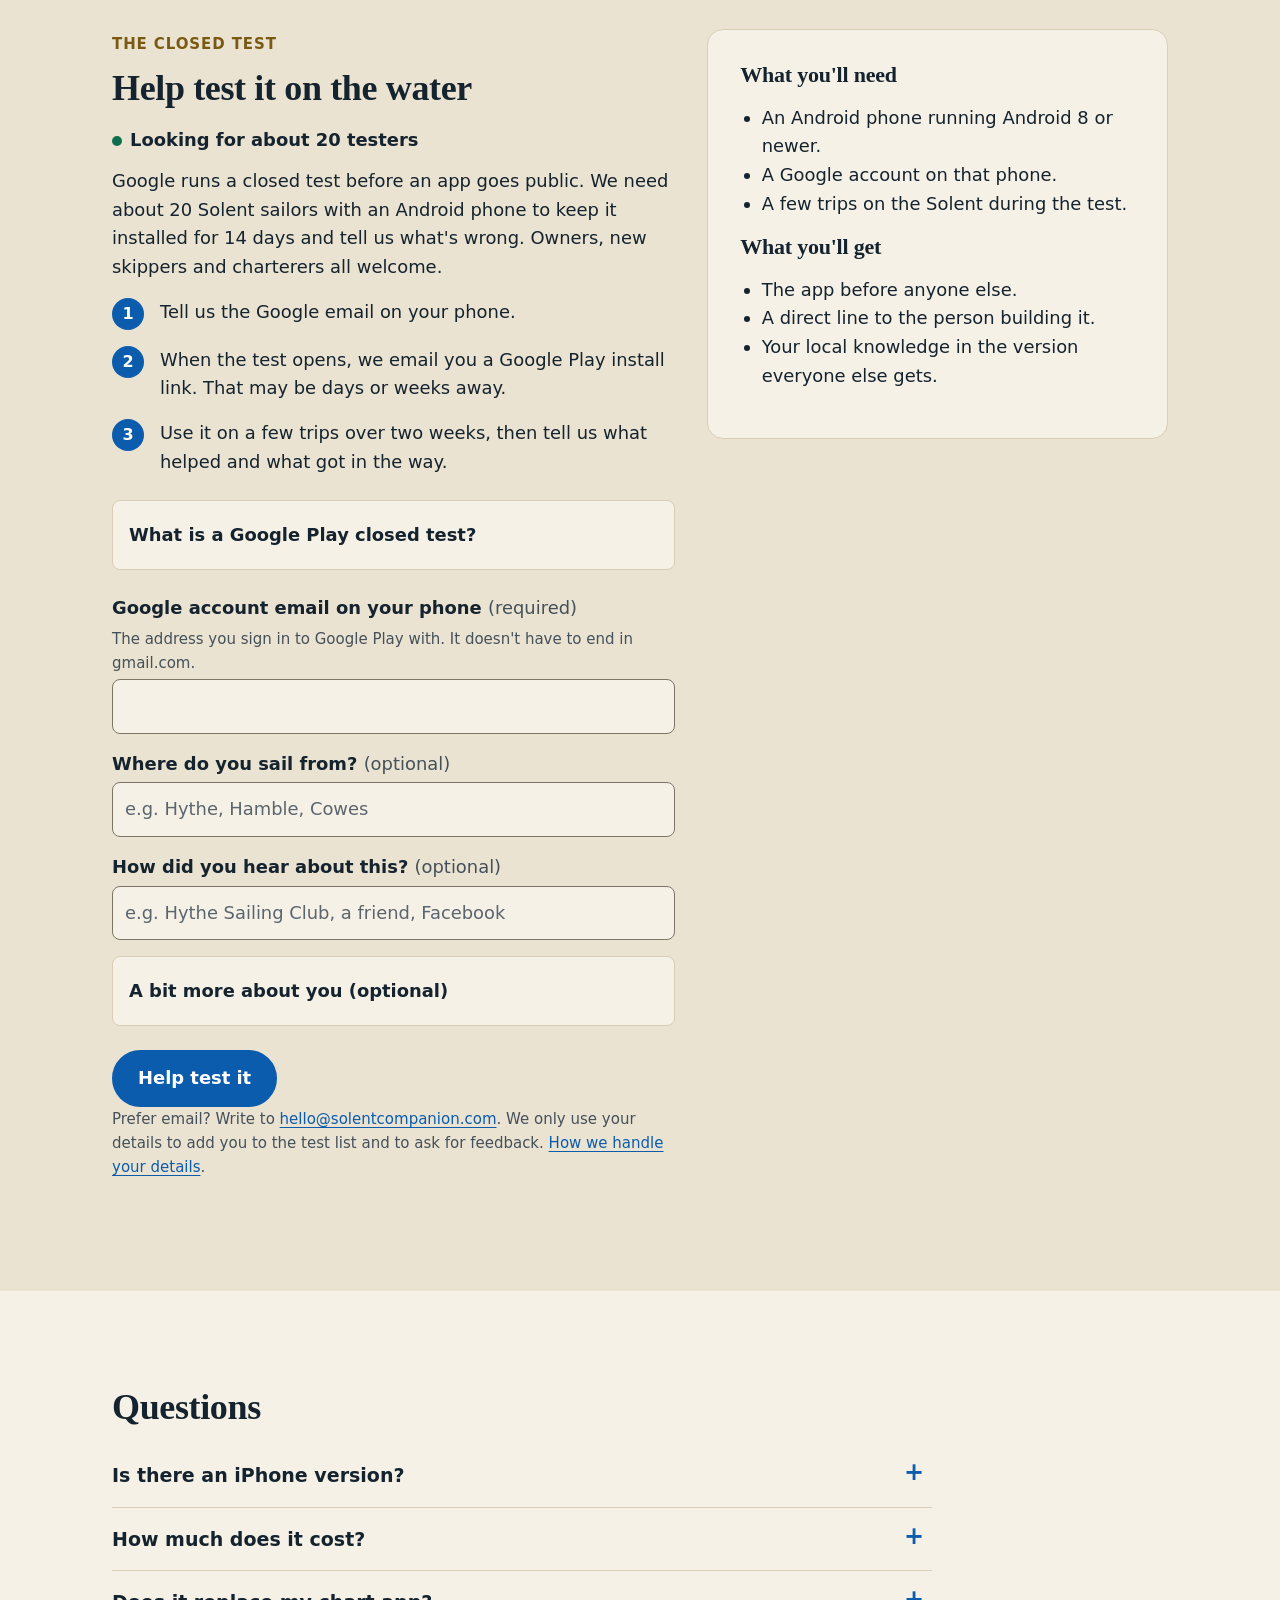
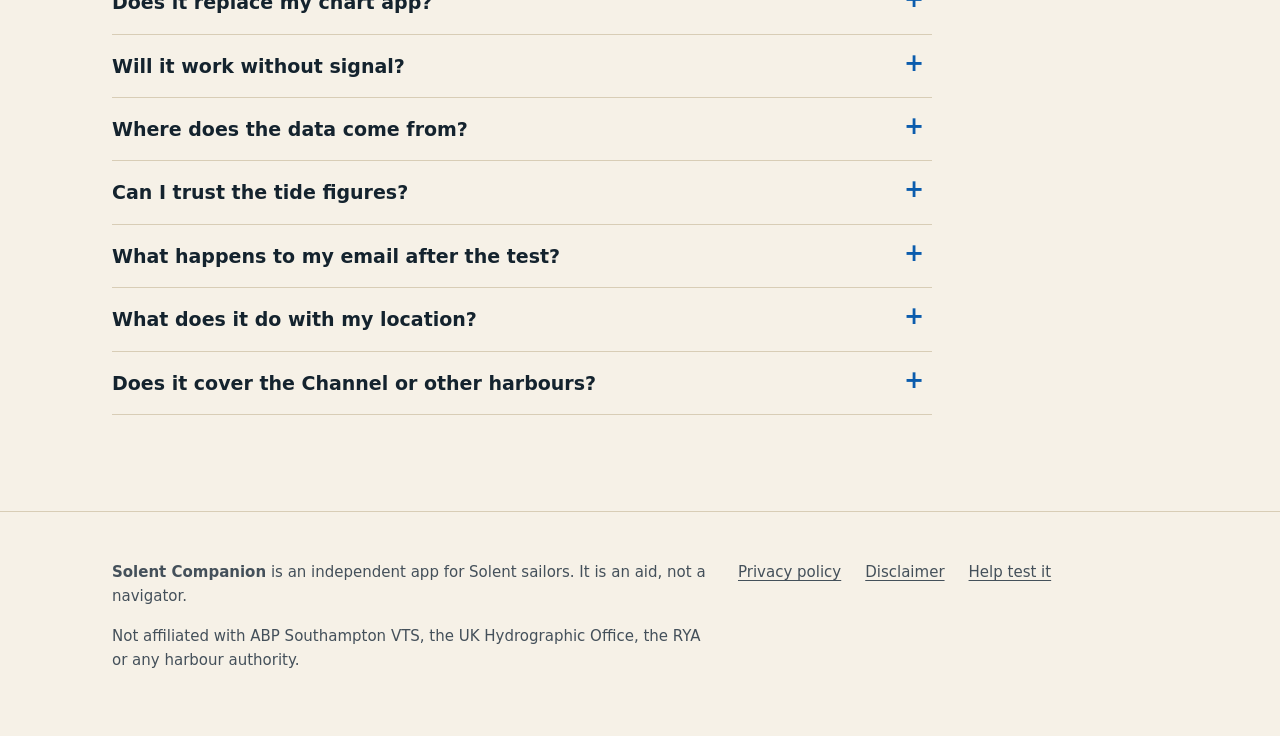
==== commit d0846234: "Fix sign-up form hiding, stricter publish guard, phone first screen, anchors, field contrast; apply " ====
--- a/index.html
+++ b/index.html
@@ -119,8 +119,10 @@
         <div>
           <span class="eyebrow">Who made this</span>
           <h2 id="maker-title">Hello, I'm Paul</h2>
-          <p>I sail from Hythe Sailing Club. I've done my VHF and marine diesel courses and I'm partway through Day Skipper theory. Planning a passage is one of the parts I enjoy most, so I built a tool for my own checks: the big ships, the tide over the shallow spots and the harbour notices, in one place.</p>
-          <p>I'm sharing it with other Solent sailors to test. It's an aid, not a navigator, and doesn't replace your chart or your lookout. Tell me what's wrong or missing: <a href="mailto:hello@solentcompanion.com">hello@solentcompanion.com</a>.</p>
+          <p>I sail on the Solent, and planning a passage is one of the parts I enjoy most. I built this for my own checks: the big ships, the tide over the shallow spots and the harbour notices, in one place.</p>
+          <p>Please don't take my word for any of it. The tide gate screen shows its working, and the <a href="#faq">questions below</a> say where each kind of data comes from. Check the sums against your own almanac and chart. If something is wrong, tell me: <a href="mailto:hello@solentcompanion.com">hello@solentcompanion.com</a>. I'll fix it, or explain why it's right.</p>
+          <p>It's an aid, not a navigator, and doesn't replace your chart or your lookout. <a href="#join">Help test it</a></p>
+          <p class="footnote">About me: I've done VHF and marine diesel courses and I'm partway through Day Skipper theory.</p>
         </div>
       </div>
     </section>
@@ -249,23 +251,24 @@
     <section id="join" class="band" aria-labelledby="join-title">
       <div class="wrap join">
         <div>
-          <span class="eyebrow">Crew wanted</span>
-          <h2 id="join-title">Help us test it on the water</h2>
-          <p class="status" id="test-status"><span class="dot" aria-hidden="true"></span> Places open</p>
-          <p>Google runs a two-week test before an app goes public, so we need about 20 Solent sailors with an Android phone to keep it installed for 14 days and tell us what's wrong. Owners, new skippers and charterers all welcome. The sooner the test runs, the sooner everyone can have it.</p>
+          <span class="eyebrow">The closed test</span>
+          <h2 id="join-title">Help test it on the water</h2>
+          <p class="status" id="test-status"><span class="dot" aria-hidden="true"></span> Looking for about 20 testers</p>
+          <p>Google runs a closed test before an app goes public. We need about 20 Solent sailors with an Android phone to keep it installed for 14 days and tell us what's wrong. Owners, new skippers and charterers all welcome.</p>
           <ol class="steps">
             <li>Tell us the Google email on your phone.</li>
-            <li>We send you a link to install it from Google Play.</li>
+            <li>When the test opens, we email you a Google Play install link. That may be days or weeks away.</li>
             <li>Use it on a few trips over two weeks, then tell us what helped and what got in the way.</li>
           </ol>
           <details class="explainer">
-            <summary>What does "Google test" mean for me?</summary>
-            <div><p>Google asks new apps to be tried by a small group before release. You give us the email of the Google account on your phone, we add it to the test list, and Google Play then shows you an install link. It installs like any other app and updates itself. It's free, and you can leave at any time.</p></div>
-          </details>
-          <form class="join-form" id="join-form" action="https://solent-join.randomdoodle-pm.workers.dev/join" method="post">
+            <summary>What is a Google Play closed test?</summary>
+            <div><p>Google asks new apps to be tried by a small group before release. You give us the email of the Google account on your phone and we add it to the test list. When the test opens, Google Play shows you an install link. It installs like any other app and updates itself. It's free, and you can leave at any time.</p></div>
+          </details>
+          <form class="join-form" id="join-form" novalidate action="https://solent-join.randomdoodle-pm.workers.dev/join" method="post">
             <div class="field">
               <label for="f-email">Google account email on your phone <span class="req">(required)</span></label>
-              <input id="f-email" name="email" type="email" autocomplete="email" inputmode="email" autocapitalize="none" required maxlength="200">
+              <p class="hint" id="f-email-hint">The address you sign in to Google Play with. It doesn't have to end in gmail.com.</p>
+              <input id="f-email" name="email" type="email" autocomplete="email" inputmode="email" autocapitalize="none" required maxlength="200" aria-describedby="f-email-hint f-email-error">
               <p class="field-error" id="f-email-error" role="alert" hidden></p>
             </div>
             <div class="field">
@@ -313,11 +316,11 @@
               <input id="f-company" name="company" type="text" tabindex="-1" autocomplete="off">
             </div>
             <div class="actions">
-              <button class="button" type="submit" id="join-submit">Count me in</button>
-            </div>
-            <p class="form-status" id="join-status" role="status" tabindex="-1" hidden></p>
+              <button class="button" type="submit" id="join-submit">Help test it</button>
+            </div>
           </form>
-          <p class="fine">Prefer email? Write to <a href="mailto:hello@solentcompanion.com">hello@solentcompanion.com</a>. We only use your details to add you to the test and to ask for feedback. <a href="privacy.html#testers">How we handle your details</a>.</p>
+          <p class="form-status" id="join-status" role="status" tabindex="-1" hidden></p>
+          <p class="fine">Prefer email? Write to <a href="mailto:hello@solentcompanion.com">hello@solentcompanion.com</a>. We only use your details to add you to the test list and to ask for feedback. <a href="privacy.html#testers">How we handle your details</a>.</p>
         </div>
         <div class="card">
           <h3>What you'll need</h3>
@@ -361,6 +364,14 @@
             <div><p>Ship positions broadcast by the ships themselves (AIS), tide predictions from the UK Hydrographic Office, seamarks from OpenSeaMap, and notices from the Solent's harbour authorities. Tide gate clearance uses the charted depth you take from your own chart.</p></div>
           </details>
           <details>
+            <summary>Can I trust the tide figures?</summary>
+            <div><p>Treat them as predictions, not promises. They come from UK Hydrographic Office tide predictions, and weather and pressure can shift the real height. The tide gate screen shows its working, so you can check the sum against your almanac. If it ever disagrees, tell me.</p></div>
+          </details>
+          <details>
+            <summary>What happens to my email after the test?</summary>
+            <div><p>We use it to add you to the closed test and to ask for feedback, nothing else. We don't add you to a mailing list or share it. We delete your details when the test ends, or sooner if you ask: write to <a href="mailto:hello@solentcompanion.com">hello@solentcompanion.com</a>.</p></div>
+          </details>
+          <details>
             <summary>What does it do with my location?</summary>
             <div><p>It uses your position on your phone to show where you are and, in Underway mode, to work out alerts. We never receive it. The map providers do see which area of map you're viewing, as <a href="privacy.html">the privacy policy</a> lists, along with everything else the app fetches.</p></div>
           </details>
--- a/assets/css/site.css
+++ b/assets/css/site.css
@@ -73,6 +73,7 @@
 
 html {
   -webkit-text-size-adjust: 100%;
+  scroll-padding-top: 88px;
   scroll-behavior: smooth;
 }
 
@@ -1184,3 +1185,72 @@
     gap: var(--s6);
   }
 }
+
+/* Sign-up form: stay hidden when hidden, clearer field borders and placeholders */
+
+.join-form[hidden] {
+  display: none;
+}
+
+:root {
+  --field-border: #7d7566;
+  --placeholder: #5b656d;
+}
+
+@media (prefers-color-scheme: dark) {
+  :root {
+    --field-border: #8a9490;
+    --placeholder: #a9b2ad;
+  }
+}
+
+.field input,
+.field textarea,
+.field select {
+  border-color: var(--field-border);
+}
+
+.field input::placeholder,
+.field textarea::placeholder {
+  color: var(--placeholder);
+}
+
+/* Room for the sticky bar so it never covers the end of the page */
+@media (max-width: 760px) {
+  body {
+    padding-bottom: 80px;
+  }
+
+  /* Phone first screen: shorter photo, no tiny inset, so the button is in view */
+  .hero {
+    padding-top: var(--s5);
+  }
+
+  .hero-photo-img {
+    aspect-ratio: 16 / 10;
+  }
+
+  .device.inset {
+    display: none;
+  }
+
+  .hero-visual {
+    margin-bottom: 0;
+  }
+
+  .hero .wrap {
+    gap: var(--s5);
+  }
+}
+
+.hint {
+  color: var(--text-muted);
+  font-size: 15px;
+  margin: 0;
+}
+
+.maker .footnote {
+  color: var(--text-muted);
+  font-size: 15px;
+  margin-top: var(--s4);
+}
